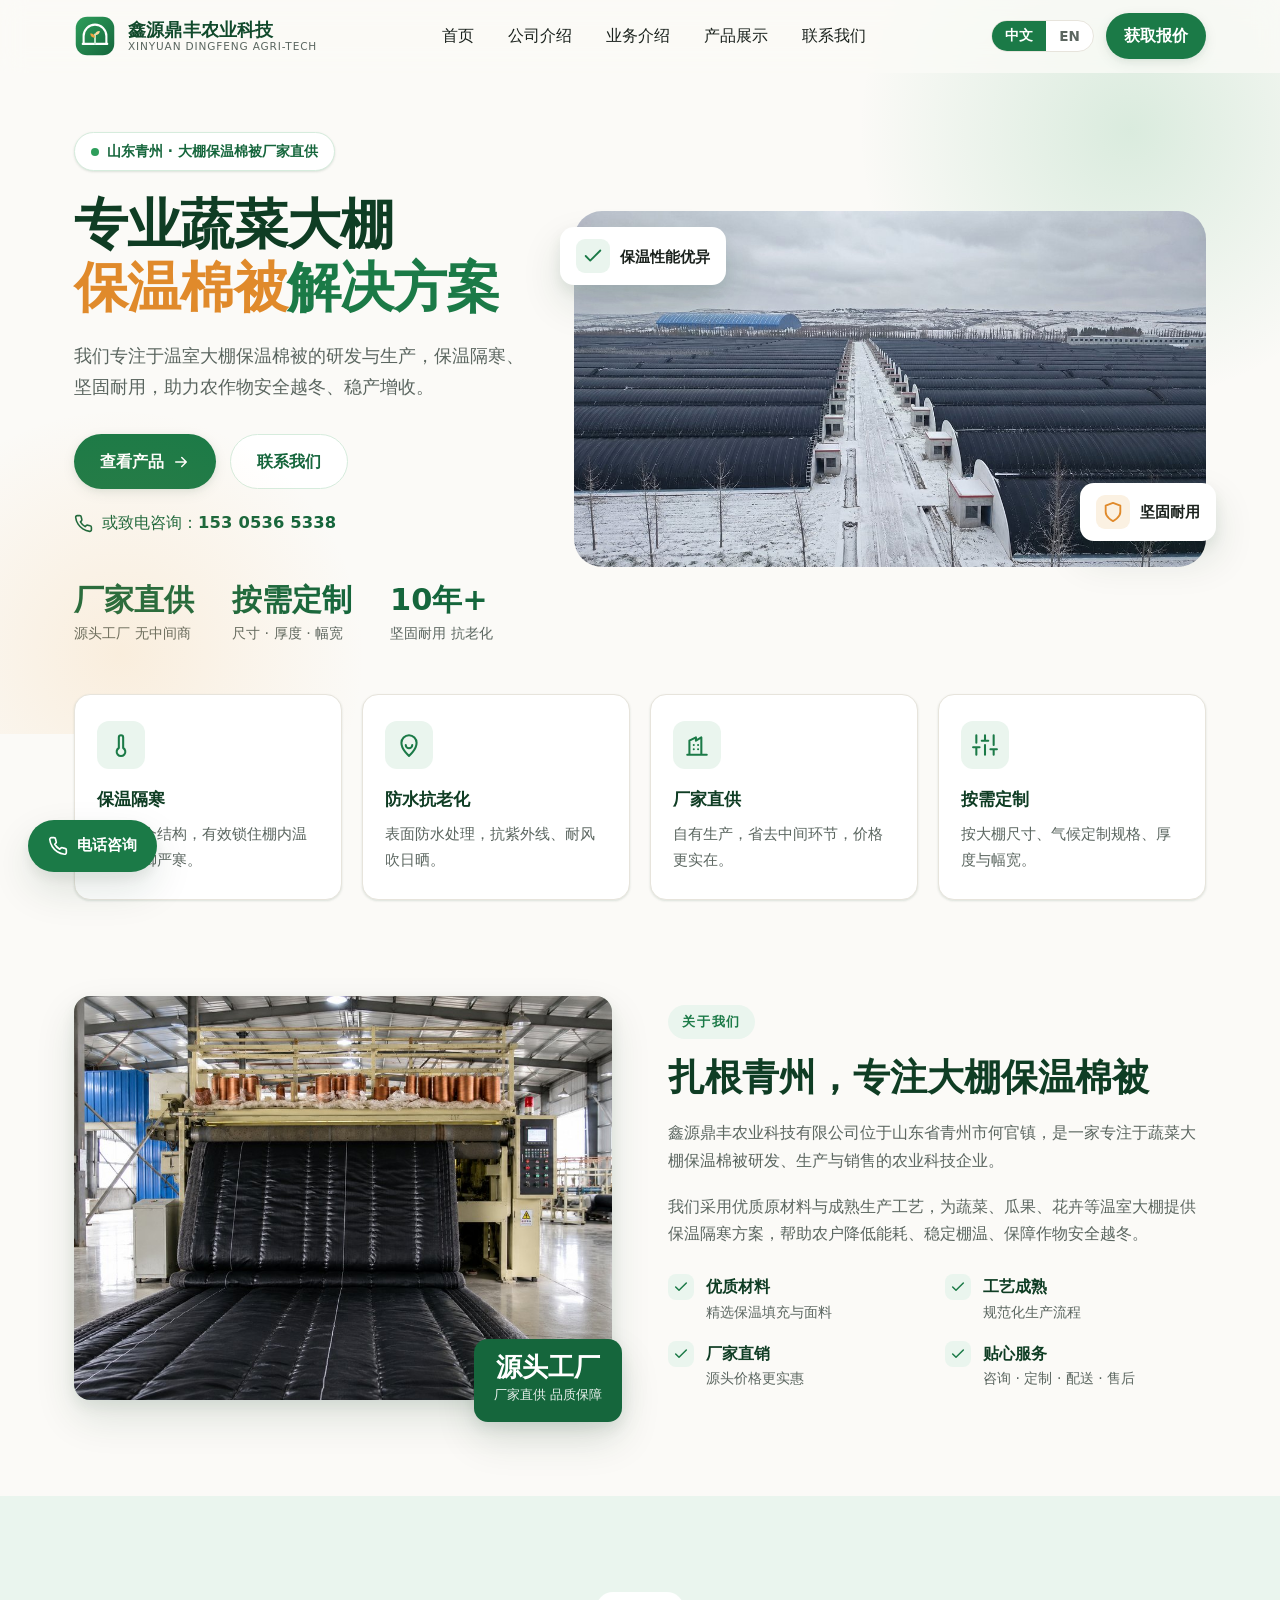
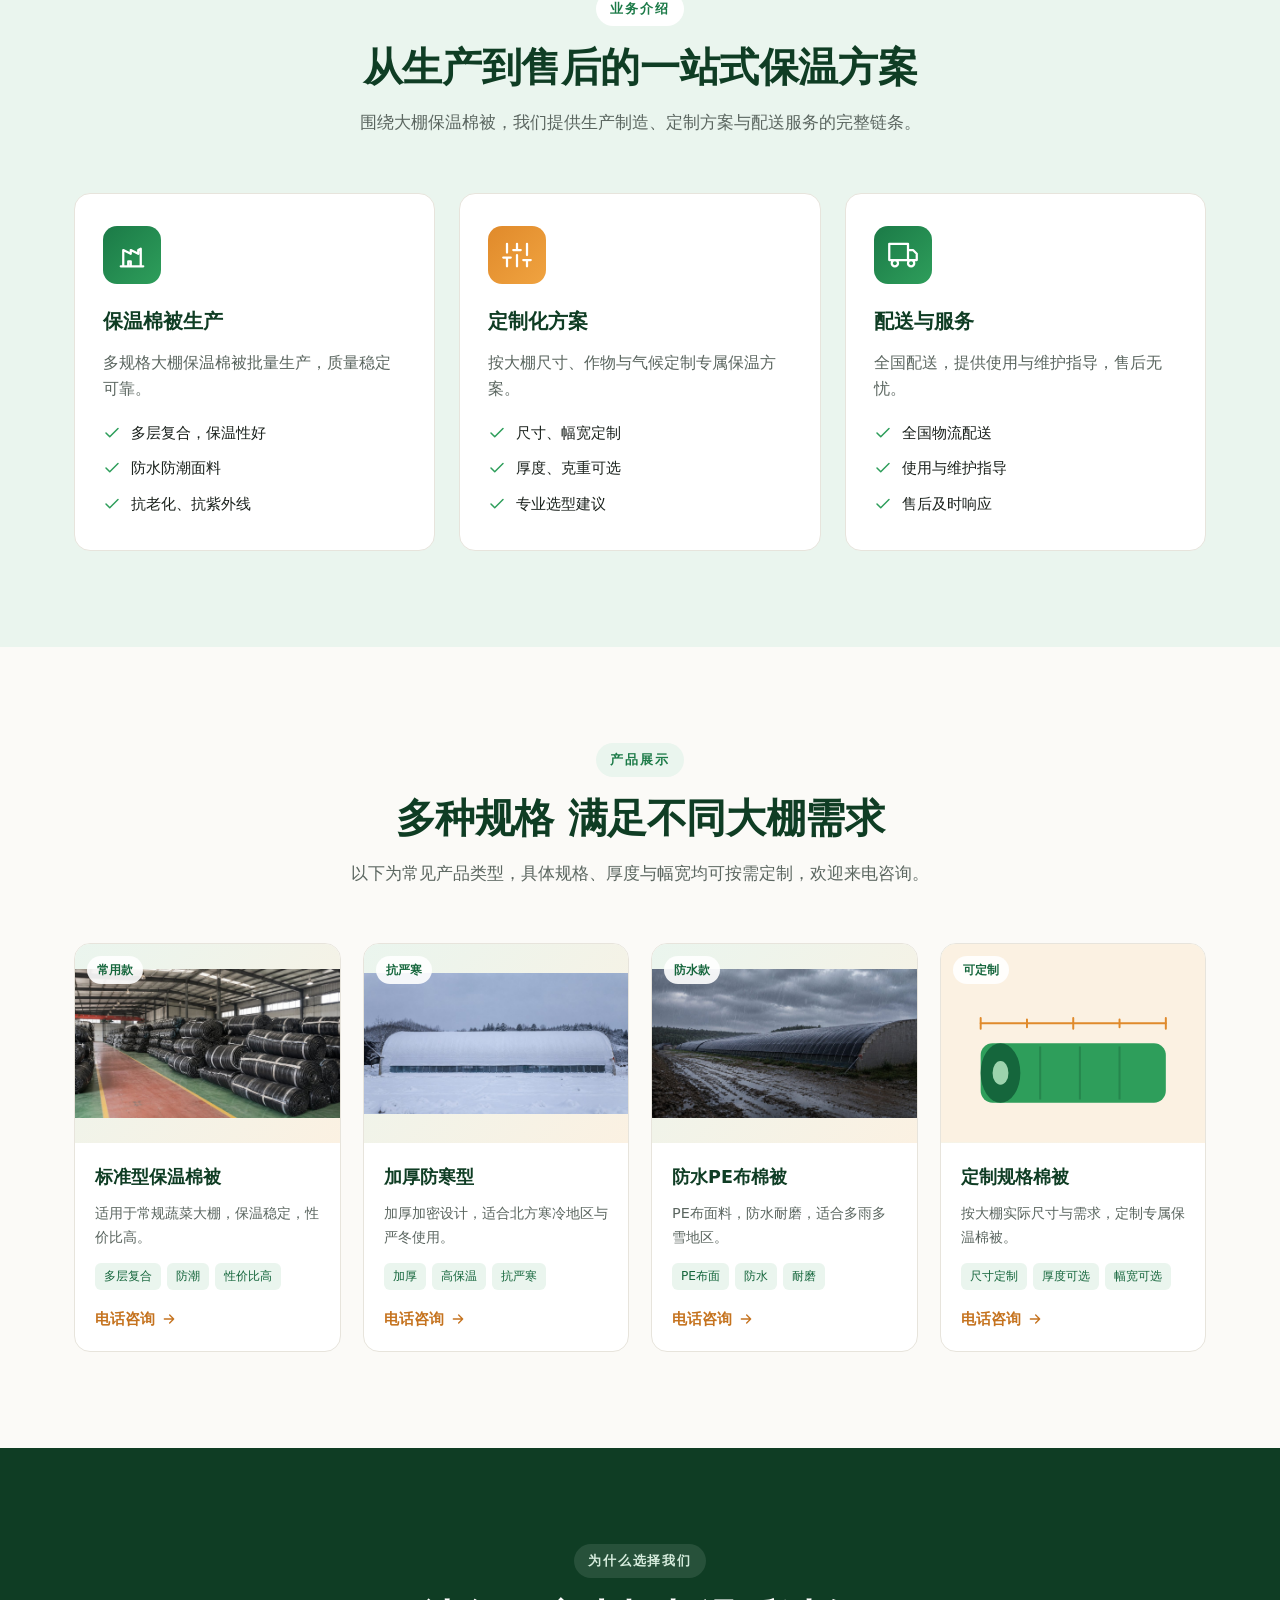
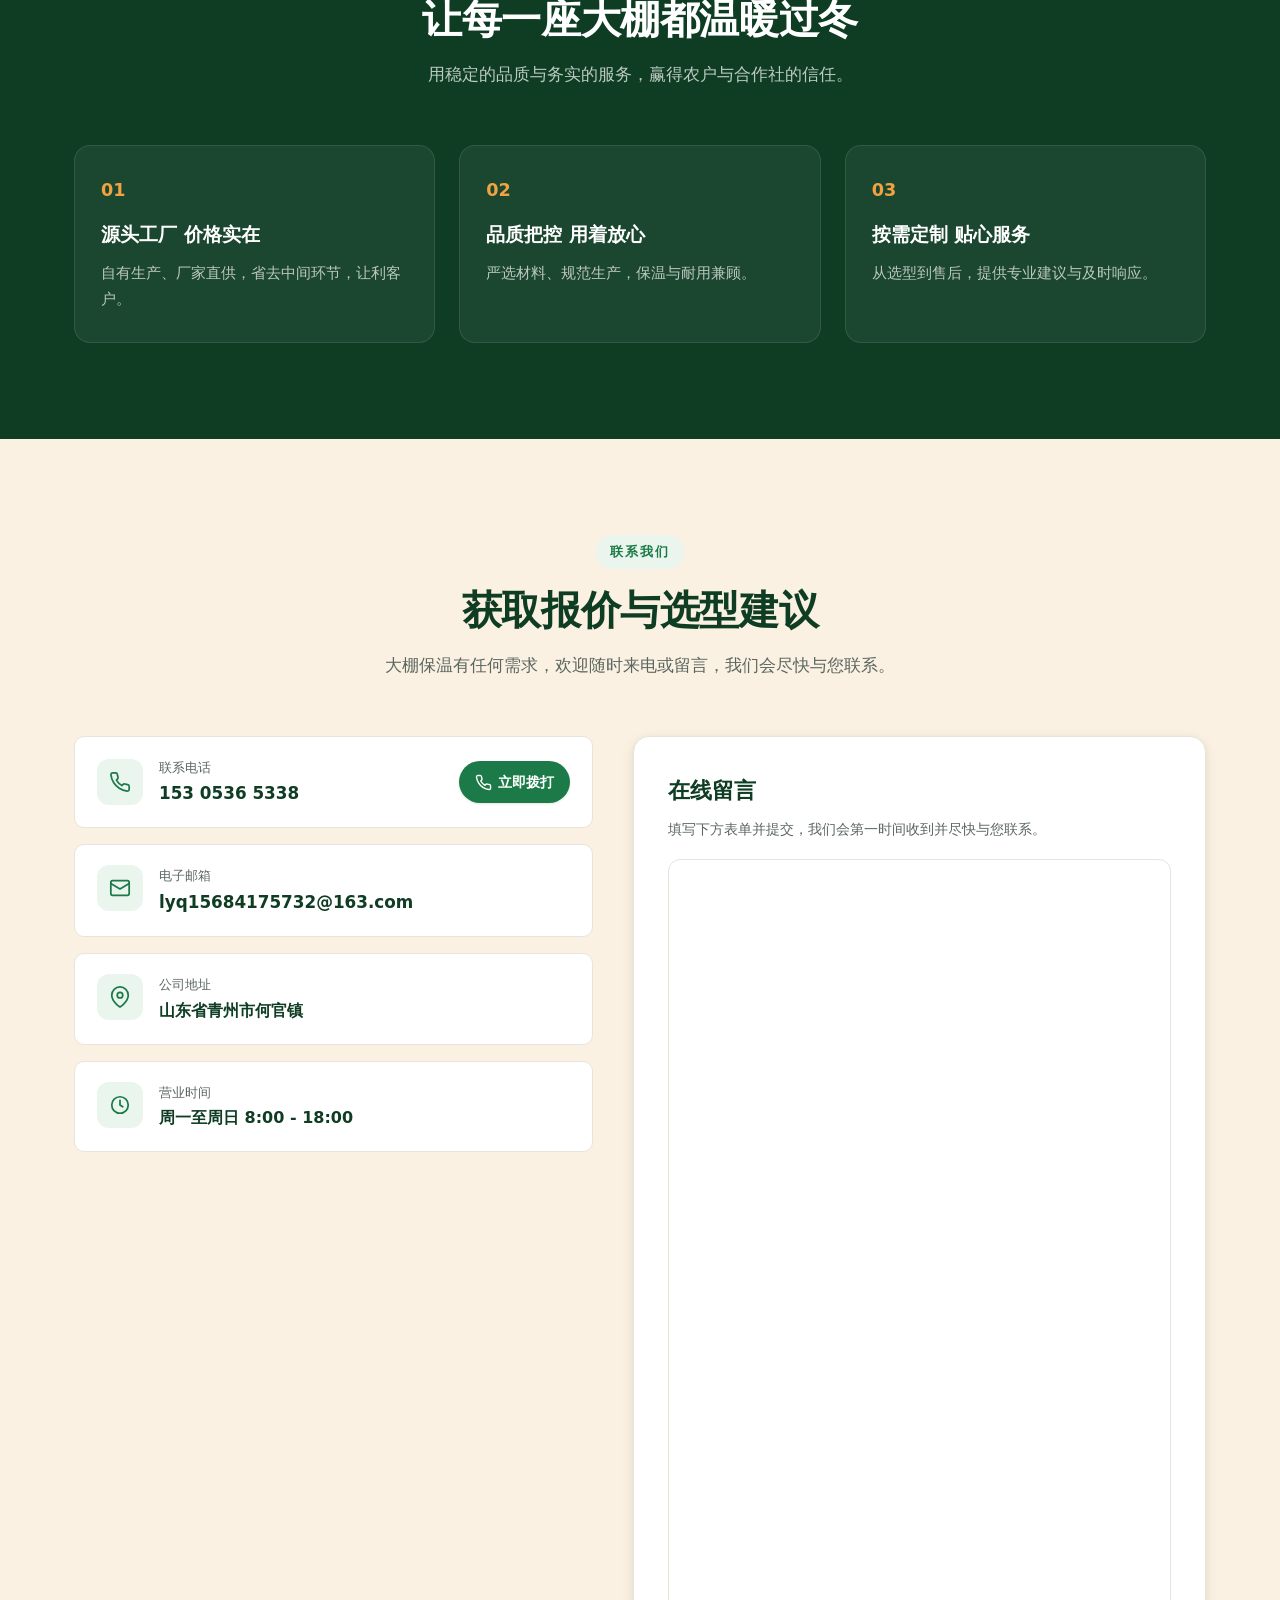
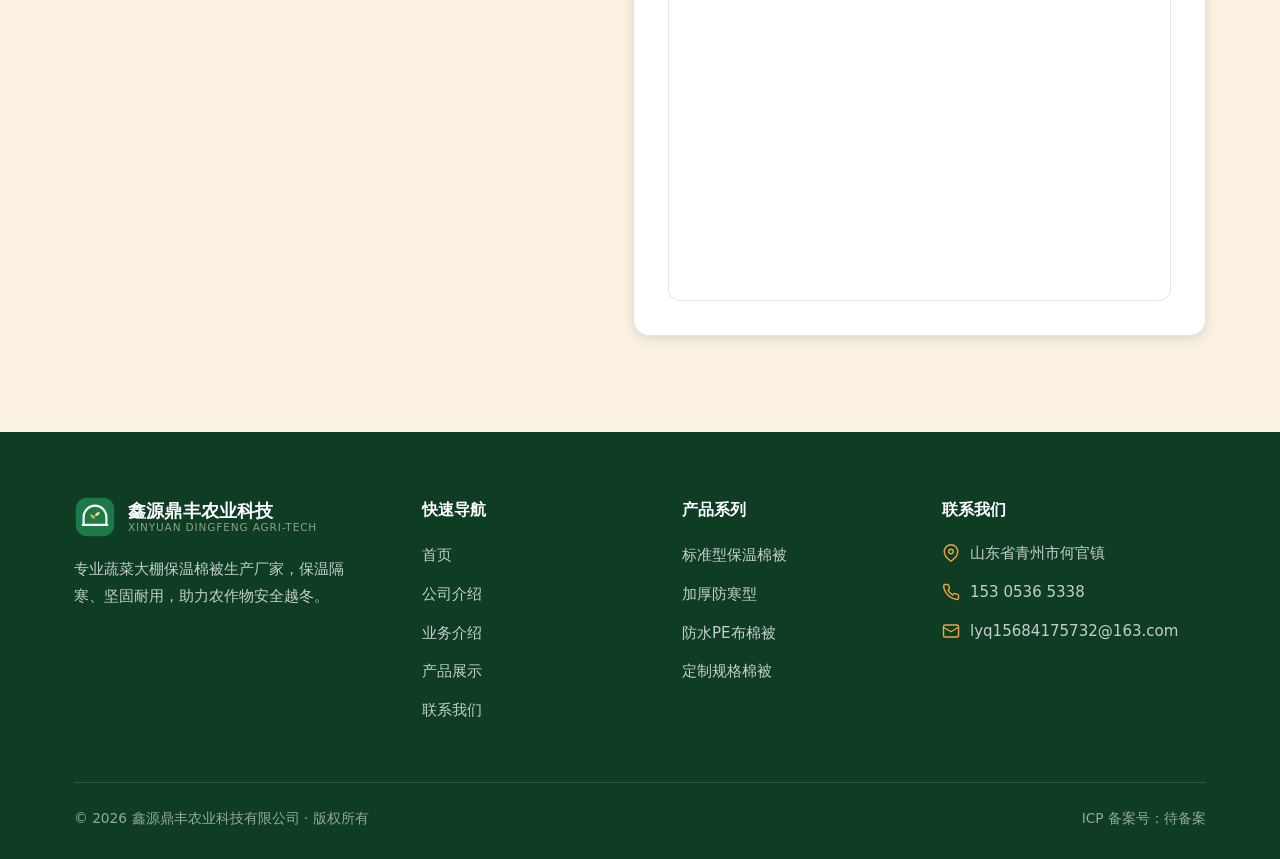
==== index.html @ db7f8293 "压缩图片为JPG格式，减小加载体积" ====
<!DOCTYPE html>
<html lang="zh-CN">
<head>
  <meta charset="UTF-8" />
  <meta name="viewport" content="width=device-width, initial-scale=1.0" />
  <script>document.documentElement.className += " js";</script>
  <title>鑫源鼎丰农业科技有限公司 | 蔬菜大棚保温棉被生产厂家</title>
  <meta name="description" content="鑫源鼎丰农业科技有限公司，位于山东省青州市何官镇，专业从事蔬菜大棚保温棉被的研发、生产与销售。保温隔寒、坚固耐用、厂家直供、按需定制。Greenhouse thermal insulation quilt manufacturer in Qingzhou, Shandong, China." />
  <meta name="keywords" content="保温棉被,大棚保温被,蔬菜大棚,温室保温,青州保温棉被厂家,greenhouse insulation quilt,thermal blanket" />
  <meta name="theme-color" content="#15663c" />
  <meta property="og:title" content="鑫源鼎丰农业科技有限公司 | 蔬菜大棚保温棉被生产厂家" />
  <meta property="og:description" content="专业蔬菜大棚保温棉被研发与生产，保温隔寒、坚固耐用、厂家直供、按需定制。" />
  <meta property="og:type" content="website" />
  <link rel="icon" href="assets/img/logo.svg" type="image/svg+xml" />
  <link rel="stylesheet" href="assets/css/style.css" />
</head>
<body>

  <!-- ============ 顶部导航 ============ -->
  <header class="header">
    <div class="container nav">
      <a href="#home" class="brand" aria-label="鑫源鼎丰农业科技有限公司">
        <svg class="brand__logo" viewBox="0 0 48 48" fill="none" aria-hidden="true">
          <defs>
            <linearGradient id="lg" x1="0" y1="0" x2="1" y2="1">
              <stop offset="0" stop-color="#2e9e5b" />
              <stop offset="1" stop-color="#15663c" />
            </linearGradient>
          </defs>
          <rect x="2" y="2" width="44" height="44" rx="13" fill="url(#lg)" />
          <path d="M11 33 V24 C11 16.8 16.8 11 24 11 C31.2 11 37 16.8 37 24 V33" stroke="#ffffff" stroke-width="2.4" stroke-linecap="round" />
          <path d="M10 33 H38" stroke="#ffffff" stroke-width="2.4" stroke-linecap="round" />
          <path d="M24 33 V22" stroke="#cdeed6" stroke-width="2" stroke-linecap="round" />
          <path d="M24 26 C24 22.5 21 21 18.5 21.2 C18.6 24.4 21 26 24 26 Z" fill="#f0a340" />
          <path d="M24 23 C24 19.6 27 18 29.5 18.3 C29.4 21.5 27 23.2 24 23 Z" fill="#ffd79b" />
        </svg>
        <span class="brand__text">
          <span class="brand__cn">鑫源鼎丰农业科技</span>
          <span class="brand__en">Xinyuan Dingfeng Agri-Tech</span>
        </span>
      </a>

      <nav class="nav__links" aria-label="主导航">
        <a href="#home" data-i18n="nav.home">首页</a>
        <a href="#about" data-i18n="nav.about">公司介绍</a>
        <a href="#business" data-i18n="nav.business">业务介绍</a>
        <a href="#products" data-i18n="nav.products">产品展示</a>
        <a href="#contact" data-i18n="nav.contact">联系我们</a>
      </nav>

      <div class="nav__actions">
        <div class="lang-toggle" role="group" aria-label="语言切换 / Language">
          <button data-lang="zh" type="button">中文</button>
          <button data-lang="en" type="button">EN</button>
        </div>
        <a href="#contact" class="btn btn--primary" style="padding:9px 18px" data-i18n="nav.cta">获取报价</a>
        <button class="nav__burger" type="button" aria-label="菜单">
          <svg viewBox="0 0 24 24" fill="none" stroke-width="2" stroke-linecap="round"><path d="M4 7h16M4 12h16M4 17h16"/></svg>
        </button>
      </div>
    </div>
  </header>

  <!-- 移动端菜单 -->
  <div class="mobile-panel">
    <a href="#home" data-i18n="nav.home">首页</a>
    <a href="#about" data-i18n="nav.about">公司介绍</a>
    <a href="#business" data-i18n="nav.business">业务介绍</a>
    <a href="#products" data-i18n="nav.products">产品展示</a>
    <a href="#contact" data-i18n="nav.contact">联系我们</a>
  </div>

  <!-- ============ Hero ============ -->
  <section class="hero" id="home">
    <div class="container hero__grid">
      <div class="hero__copy">
        <span class="hero__badge"><span class="dot"></span><span data-i18n="hero.badge">山东青州 · 大棚保温棉被厂家直供</span></span>
        <h1 data-i18n-html="hero.title">专业蔬菜大棚<br><span class="warm">保温棉被</span><span class="accent">解决方案</span></h1>
        <p class="hero__lead" data-i18n="hero.lead">我们专注于温室大棚保温棉被的研发与生产，保温隔寒、坚固耐用，助力农作物安全越冬、稳产增收。</p>
        <div class="hero__cta">
          <a href="#products" class="btn btn--primary">
            <span data-i18n="hero.cta1">查看产品</span>
            <svg viewBox="0 0 24 24" fill="none" stroke="currentColor" stroke-width="2" stroke-linecap="round" stroke-linejoin="round"><path d="M5 12h14M13 6l6 6-6 6"/></svg>
          </a>
          <a href="#contact" class="btn btn--ghost" data-i18n="hero.cta2">联系我们</a>
        </div>
        <a href="tel:15305365338" class="hero__call">
          <svg viewBox="0 0 24 24" fill="none" stroke="currentColor" stroke-width="2" stroke-linecap="round" stroke-linejoin="round"><path d="M22 16.92v3a2 2 0 0 1-2.18 2 19.79 19.79 0 0 1-8.63-3.07 19.5 19.5 0 0 1-6-6 19.79 19.79 0 0 1-3.07-8.67A2 2 0 0 1 4.11 2h3a2 2 0 0 1 2 1.72c.13.96.36 1.9.7 2.81a2 2 0 0 1-.45 2.11L8.09 9.91a16 16 0 0 0 6 6l1.27-1.27a2 2 0 0 1 2.11-.45c.9.34 1.85.57 2.81.7A2 2 0 0 1 22 16.92z"/></svg>
          <span><span data-i18n="hero.callPrefix">或致电咨询：</span><strong>153 0536 5338</strong></span>
        </a>
        <div class="hero__stats">
          <div class="hero__stat">
            <div class="num" data-i18n="hero.stat1n">厂家直供</div>
            <div class="label" data-i18n="hero.stat1l">源头工厂 无中间商</div>
          </div>
          <div class="hero__stat">
            <div class="num" data-i18n="hero.stat2n">按需定制</div>
            <div class="label" data-i18n="hero.stat2l">尺寸 · 厚度 · 幅宽</div>
          </div>
          <div class="hero__stat">
            <div class="num" data-i18n="hero.stat3n">10年+</div>
            <div class="label" data-i18n="hero.stat3l">坚固耐用 抗老化</div>
          </div>
        </div>
      </div>

      <div class="hero__art">
        <!-- 大棚 + 保温棉被 插画 -->
        <img src="assets/img/First_photo.jpg" alt="蔬菜大棚保温棉被实拍图" style="width: 100%; height: auto; display: block; border-radius: 28px;">
        <div class="hero__chip hero__chip--1">
          <span class="ic"><svg viewBox="0 0 24 24" fill="none" stroke="#1b7a47" stroke-width="2" stroke-linecap="round" stroke-linejoin="round"><path d="M20 6 9 17l-5-5"/></svg></span>
          <span data-i18n="hero.chip1">保温性能优异</span>
        </div>
        <div class="hero__chip hero__chip--2">
          <span class="ic"><svg viewBox="0 0 24 24" fill="none" stroke="#e08a2b" stroke-width="2" stroke-linecap="round" stroke-linejoin="round"><path d="M12 22s8-4 8-10V5l-8-3-8 3v7c0 6 8 10 8 10z"/></svg></span>
          <span data-i18n="hero.chip2">坚固耐用</span>
        </div>
      </div>
    </div>
  </section>

  <!-- ============ 优势条 ============ -->
  <section class="features">
    <div class="container features__grid">
      <div class="feature reveal">
        <div class="feature__ic"><svg viewBox="0 0 24 24" fill="none" stroke-width="1.9" stroke-linecap="round" stroke-linejoin="round"><path d="M14 14.76V5a2 2 0 0 0-4 0v9.76a4 4 0 1 0 4 0z"/></svg></div>
        <h3 data-i18n="feat1.t">保温隔寒</h3>
        <p data-i18n="feat1.d">多层复合结构，有效锁住棚内温度，抵御严寒。</p>
      </div>
      <div class="feature reveal">
        <div class="feature__ic"><svg viewBox="0 0 24 24" fill="none" stroke-width="1.9" stroke-linecap="round" stroke-linejoin="round"><path d="M12 22s7-5.5 7-12a7 7 0 1 0-14 0c0 6.5 7 12 7 12z"/><path d="M9 12a3 3 0 0 0 6 0"/></svg></div>
        <h3 data-i18n="feat2.t">防水抗老化</h3>
        <p data-i18n="feat2.d">表面防水处理，抗紫外线、耐风吹日晒。</p>
      </div>
      <div class="feature reveal">
        <div class="feature__ic"><svg viewBox="0 0 24 24" fill="none" stroke-width="1.9" stroke-linecap="round" stroke-linejoin="round"><path d="M3 21h18M5 21V8l6-3v3l5-3v16M9 12h.01M9 16h.01M13 12h.01M13 16h.01"/></svg></div>
        <h3 data-i18n="feat3.t">厂家直供</h3>
        <p data-i18n="feat3.d">自有生产，省去中间环节，价格更实在。</p>
      </div>
      <div class="feature reveal">
        <div class="feature__ic"><svg viewBox="0 0 24 24" fill="none" stroke-width="1.9" stroke-linecap="round" stroke-linejoin="round"><path d="M4 21v-7M4 10V3M12 21v-9M12 8V3M20 21v-5M20 12V3M1 14h6M9 8h6M17 16h6"/></svg></div>
        <h3 data-i18n="feat4.t">按需定制</h3>
        <p data-i18n="feat4.d">按大棚尺寸、气候定制规格、厚度与幅宽。</p>
      </div>
    </div>
  </section>

  <!-- ============ 公司介绍 ============ -->
  <section class="section" id="about">
    <div class="container about__grid">
      <div class="about__media reveal">
        <div class="frame">
          <!-- 生产/仓储示意（建议替换为真实厂区或产品照片） -->
          <img src="assets/img/factory.jpg" alt="厂区实拍" />
        </div>
        <div class="stamp">
          <div class="big" data-i18n="about.stampBig">源头工厂</div>
          <div class="small" data-i18n="about.stampSmall">厂家直供 品质保障</div>
        </div>
      </div>

      <div class="about__body reveal">
        <span class="eyebrow" data-i18n="about.eyebrow">关于我们</span>
        <h2 data-i18n="about.title">扎根青州，专注大棚保温棉被</h2>
        <p data-i18n="about.p1">鑫源鼎丰农业科技有限公司位于山东省青州市何官镇，是一家专注于蔬菜大棚保温棉被研发、生产与销售的农业科技企业。</p>
        <p data-i18n="about.p2">我们采用优质原材料与成熟生产工艺，为蔬菜、瓜果、花卉等温室大棚提供保温隔寒方案，帮助农户降低能耗、稳定棚温、保障作物安全越冬。</p>
        <div class="about__points">
          <div class="about__point">
            <span class="tick"><svg viewBox="0 0 24 24" fill="none" stroke-width="2.2" stroke-linecap="round" stroke-linejoin="round"><path d="M20 6 9 17l-5-5"/></svg></span>
            <span><b data-i18n="about.point1t">优质材料</b><span data-i18n="about.point1d">精选保温填充与面料</span></span>
          </div>
          <div class="about__point">
            <span class="tick"><svg viewBox="0 0 24 24" fill="none" stroke-width="2.2" stroke-linecap="round" stroke-linejoin="round"><path d="M20 6 9 17l-5-5"/></svg></span>
            <span><b data-i18n="about.point2t">工艺成熟</b><span data-i18n="about.point2d">规范化生产流程</span></span>
          </div>
          <div class="about__point">
            <span class="tick"><svg viewBox="0 0 24 24" fill="none" stroke-width="2.2" stroke-linecap="round" stroke-linejoin="round"><path d="M20 6 9 17l-5-5"/></svg></span>
            <span><b data-i18n="about.point3t">厂家直销</b><span data-i18n="about.point3d">源头价格更实惠</span></span>
          </div>
          <div class="about__point">
            <span class="tick"><svg viewBox="0 0 24 24" fill="none" stroke-width="2.2" stroke-linecap="round" stroke-linejoin="round"><path d="M20 6 9 17l-5-5"/></svg></span>
            <span><b data-i18n="about.point4t">贴心服务</b><span data-i18n="about.point4d">咨询 · 定制 · 配送 · 售后</span></span>
          </div>
        </div>
      </div>
    </div>
  </section>

  <!-- ============ 业务介绍 ============ -->
  <section class="section section--tint" id="business">
    <div class="container">
      <div class="section-head reveal">
        <span class="eyebrow" data-i18n="biz.eyebrow">业务介绍</span>
        <h2 class="section-title" data-i18n="biz.title">从生产到售后的一站式保温方案</h2>
        <p class="section-sub" data-i18n="biz.sub">围绕大棚保温棉被，我们提供生产制造、定制方案与配送服务的完整链条。</p>
      </div>
      <div class="biz__grid">
        <div class="biz-card reveal">
          <div class="biz-card__ic"><svg viewBox="0 0 24 24" fill="none" stroke-width="1.8" stroke-linecap="round" stroke-linejoin="round"><path d="M3 21h18M5 21V8l6 3V8l6 3V8l2-1v14M9 21v-4h2v4"/></svg></div>
          <h3 data-i18n="biz1.t">保温棉被生产</h3>
          <p data-i18n="biz1.d">多规格大棚保温棉被批量生产，质量稳定可靠。</p>
          <ul>
            <li><svg viewBox="0 0 24 24" fill="none" stroke-width="2" stroke-linecap="round" stroke-linejoin="round"><path d="M20 6 9 17l-5-5"/></svg><span data-i18n="biz1.l1">多层复合，保温性好</span></li>
            <li><svg viewBox="0 0 24 24" fill="none" stroke-width="2" stroke-linecap="round" stroke-linejoin="round"><path d="M20 6 9 17l-5-5"/></svg><span data-i18n="biz1.l2">防水防潮面料</span></li>
            <li><svg viewBox="0 0 24 24" fill="none" stroke-width="2" stroke-linecap="round" stroke-linejoin="round"><path d="M20 6 9 17l-5-5"/></svg><span data-i18n="biz1.l3">抗老化、抗紫外线</span></li>
          </ul>
        </div>
        <div class="biz-card reveal">
          <div class="biz-card__ic"><svg viewBox="0 0 24 24" fill="none" stroke-width="1.8" stroke-linecap="round" stroke-linejoin="round"><path d="M4 21v-7M4 10V3M12 21v-9M12 8V3M20 21v-5M20 12V3M1 14h6M9 8h6M17 16h6"/></svg></div>
          <h3 data-i18n="biz2.t">定制化方案</h3>
          <p data-i18n="biz2.d">按大棚尺寸、作物与气候定制专属保温方案。</p>
          <ul>
            <li><svg viewBox="0 0 24 24" fill="none" stroke-width="2" stroke-linecap="round" stroke-linejoin="round"><path d="M20 6 9 17l-5-5"/></svg><span data-i18n="biz2.l1">尺寸、幅宽定制</span></li>
            <li><svg viewBox="0 0 24 24" fill="none" stroke-width="2" stroke-linecap="round" stroke-linejoin="round"><path d="M20 6 9 17l-5-5"/></svg><span data-i18n="biz2.l2">厚度、克重可选</span></li>
            <li><svg viewBox="0 0 24 24" fill="none" stroke-width="2" stroke-linecap="round" stroke-linejoin="round"><path d="M20 6 9 17l-5-5"/></svg><span data-i18n="biz2.l3">专业选型建议</span></li>
          </ul>
        </div>
        <div class="biz-card reveal">
          <div class="biz-card__ic"><svg viewBox="0 0 24 24" fill="none" stroke-width="1.8" stroke-linecap="round" stroke-linejoin="round"><path d="M1 3h15v13H1zM16 8h4l3 3v5h-7M5.5 21a2.5 2.5 0 1 0 0-5 2.5 2.5 0 0 0 0 5zM18.5 21a2.5 2.5 0 1 0 0-5 2.5 2.5 0 0 0 0 5z"/></svg></div>
          <h3 data-i18n="biz3.t">配送与服务</h3>
          <p data-i18n="biz3.d">全国配送，提供使用与维护指导，售后无忧。</p>
          <ul>
            <li><svg viewBox="0 0 24 24" fill="none" stroke-width="2" stroke-linecap="round" stroke-linejoin="round"><path d="M20 6 9 17l-5-5"/></svg><span data-i18n="biz3.l1">全国物流配送</span></li>
            <li><svg viewBox="0 0 24 24" fill="none" stroke-width="2" stroke-linecap="round" stroke-linejoin="round"><path d="M20 6 9 17l-5-5"/></svg><span data-i18n="biz3.l2">使用与维护指导</span></li>
            <li><svg viewBox="0 0 24 24" fill="none" stroke-width="2" stroke-linecap="round" stroke-linejoin="round"><path d="M20 6 9 17l-5-5"/></svg><span data-i18n="biz3.l3">售后及时响应</span></li>
          </ul>
        </div>
      </div>
    </div>
  </section>

  <!-- ============ 产品展示 ============ -->
  <section class="section" id="products">
    <div class="container">
      <div class="section-head reveal">
        <span class="eyebrow" data-i18n="prod.eyebrow">产品展示</span>
        <h2 class="section-title" data-i18n="prod.title">多种规格 满足不同大棚需求</h2>
        <p class="section-sub" data-i18n="prod.sub">以下为常见产品类型，具体规格、厚度与幅宽均可按需定制，欢迎来电咨询。</p>
      </div>
      <div class="products__grid">

        <!-- 产品1 -->
        <div class="product reveal">
          <div class="product__media">
            <span class="product__tag" data-i18n="prod1.tag">常用款</span>
              <img src="assets/img/product1.jpg" alt="常用款" />
          </div>
          <div class="product__body">
            <h3 data-i18n="prod1.t">标准型保温棉被</h3>
            <p data-i18n="prod1.d">适用于常规蔬菜大棚，保温稳定，性价比高。</p>
            <div class="product__specs"><span data-i18n="prod1.s1">多层复合</span><span data-i18n="prod1.s2">防潮</span><span data-i18n="prod1.s3">性价比高</span></div>
            <a href="#contact" class="product__cta"><span data-i18n="prod.cta">电话咨询</span><svg viewBox="0 0 24 24" fill="none" stroke="currentColor" stroke-width="2" stroke-linecap="round" stroke-linejoin="round"><path d="M5 12h14M13 6l6 6-6 6"/></svg></a>
          </div>
        </div>

        <!-- 产品2 -->
        <div class="product reveal">
          <div class="product__media">
            <span class="product__tag" data-i18n="prod2.tag">抗严寒</span>
              <img src="assets/img/snow_image.jpg" alt="防寒型" />
          </div>
          <div class="product__body">
            <h3 data-i18n="prod2.t">加厚防寒型</h3>
            <p data-i18n="prod2.d">加厚加密设计，适合北方寒冷地区与严冬使用。</p>
            <div class="product__specs"><span data-i18n="prod2.s1">加厚</span><span data-i18n="prod2.s2">高保温</span><span data-i18n="prod2.s3">抗严寒</span></div>
            <a href="#contact" class="product__cta"><span data-i18n="prod.cta">电话咨询</span><svg viewBox="0 0 24 24" fill="none" stroke="currentColor" stroke-width="2" stroke-linecap="round" stroke-linejoin="round"><path d="M5 12h14M13 6l6 6-6 6"/></svg></a>
          </div>
        </div>

        <!-- 产品3 -->
        <div class="product reveal">
          <div class="product__media">
            <span class="product__tag" data-i18n="prod3.tag">防水款</span>
              <img src="assets/img/rain_image.jpg" alt="防雨款" />
          </div>
          <div class="product__body">
            <h3 data-i18n="prod3.t">防水PE布棉被</h3>
            <p data-i18n="prod3.d">PE布面料，防水耐磨，适合多雨多雪地区。</p>
            <div class="product__specs"><span data-i18n="prod3.s1">PE布面</span><span data-i18n="prod3.s2">防水</span><span data-i18n="prod3.s3">耐磨</span></div>
            <a href="#contact" class="product__cta"><span data-i18n="prod.cta">电话咨询</span><svg viewBox="0 0 24 24" fill="none" stroke="currentColor" stroke-width="2" stroke-linecap="round" stroke-linejoin="round"><path d="M5 12h14M13 6l6 6-6 6"/></svg></a>
          </div>
        </div>

        <!-- 产品4 -->
        <div class="product reveal">
          <div class="product__media">
            <span class="product__tag" data-i18n="prod4.tag">可定制</span>
            <svg viewBox="0 0 400 300" fill="none" xmlns="http://www.w3.org/2000/svg" aria-hidden="true">
              <rect width="400" height="300" fill="#fbf1e2"/>
              <rect x="60" y="150" width="280" height="90" rx="18" fill="#2e9e5b"/>
              <ellipse cx="90" cy="195" rx="30" ry="45" fill="#15663c"/><ellipse cx="90" cy="195" rx="12" ry="18" fill="#9cd3ad"/>
              <g stroke="#0f3d24" stroke-opacity=".25" stroke-width="3"><path d="M150 155 V235"/><path d="M210 155 V235"/><path d="M270 155 V235"/></g>
              <g stroke="#e08a2b" stroke-width="3" stroke-linecap="round"><path d="M60 120 H340"/><path d="M60 112 V128 M130 114 V126 M200 112 V128 M270 114 V126 M340 112 V128"/></g>
            </svg>
          </div>
          <div class="product__body">
            <h3 data-i18n="prod4.t">定制规格棉被</h3>
            <p data-i18n="prod4.d">按大棚实际尺寸与需求，定制专属保温棉被。</p>
            <div class="product__specs"><span data-i18n="prod4.s1">尺寸定制</span><span data-i18n="prod4.s2">厚度可选</span><span data-i18n="prod4.s3">幅宽可选</span></div>
            <a href="#contact" class="product__cta"><span data-i18n="prod.cta">电话咨询</span><svg viewBox="0 0 24 24" fill="none" stroke="currentColor" stroke-width="2" stroke-linecap="round" stroke-linejoin="round"><path d="M5 12h14M13 6l6 6-6 6"/></svg></a>
          </div>
        </div>

      </div>
    </div>
  </section>

  <!-- ============ 为什么选择我们 ============ -->
  <section class="section why">
    <div class="container">
      <div class="section-head reveal">
        <span class="eyebrow" data-i18n="why.eyebrow">为什么选择我们</span>
        <h2 class="section-title" data-i18n="why.title">让每一座大棚都温暖过冬</h2>
        <p class="section-sub" data-i18n="why.sub">用稳定的品质与务实的服务，赢得农户与合作社的信任。</p>
      </div>
      <div class="why__grid">
        <div class="why-item reveal">
          <div class="why-item__n">01</div>
          <h3 data-i18n="why1.t">源头工厂 价格实在</h3>
          <p data-i18n="why1.d">自有生产、厂家直供，省去中间环节，让利客户。</p>
        </div>
        <div class="why-item reveal">
          <div class="why-item__n">02</div>
          <h3 data-i18n="why2.t">品质把控 用着放心</h3>
          <p data-i18n="why2.d">严选材料、规范生产，保温与耐用兼顾。</p>
        </div>
        <div class="why-item reveal">
          <div class="why-item__n">03</div>
          <h3 data-i18n="why3.t">按需定制 贴心服务</h3>
          <p data-i18n="why3.d">从选型到售后，提供专业建议与及时响应。</p>
        </div>
      </div>
    </div>
  </section>

  <!-- ============ 联系我们 ============ -->
  <section class="section section--warm" id="contact">
    <div class="container">
      <div class="section-head reveal">
        <span class="eyebrow" data-i18n="contact.eyebrow">联系我们</span>
        <h2 class="section-title" data-i18n="contact.title">获取报价与选型建议</h2>
        <p class="section-sub" data-i18n="contact.sub">大棚保温有任何需求，欢迎随时来电或留言，我们会尽快与您联系。</p>
      </div>

      <div class="contact__grid">
        <div class="contact__info reveal">
          <div class="contact-card contact-card--phone">
            <span class="ic"><svg viewBox="0 0 24 24" fill="none" stroke-width="1.9" stroke-linecap="round" stroke-linejoin="round"><path d="M22 16.92v3a2 2 0 0 1-2.18 2 19.79 19.79 0 0 1-8.63-3.07 19.5 19.5 0 0 1-6-6 19.79 19.79 0 0 1-3.07-8.67A2 2 0 0 1 4.11 2h3a2 2 0 0 1 2 1.72c.13.96.36 1.9.7 2.81a2 2 0 0 1-.45 2.11L8.09 9.91a16 16 0 0 0 6 6l1.27-1.27a2 2 0 0 1 2.11-.45c.9.34 1.85.57 2.81.7A2 2 0 0 1 22 16.92z"/></svg></span>
            <div><div class="label" data-i18n="contact.phoneLabel">联系电话</div><a class="value" href="tel:15305365338">153 0536 5338</a></div>
            <a href="tel:15305365338" class="call-now">
              <svg viewBox="0 0 24 24" fill="none" stroke="currentColor" stroke-width="2" stroke-linecap="round" stroke-linejoin="round"><path d="M22 16.92v3a2 2 0 0 1-2.18 2 19.79 19.79 0 0 1-8.63-3.07 19.5 19.5 0 0 1-6-6 19.79 19.79 0 0 1-3.07-8.67A2 2 0 0 1 4.11 2h3a2 2 0 0 1 2 1.72c.13.96.36 1.9.7 2.81a2 2 0 0 1-.45 2.11L8.09 9.91a16 16 0 0 0 6 6l1.27-1.27a2 2 0 0 1 2.11-.45c.9.34 1.85.57 2.81.7A2 2 0 0 1 22 16.92z"/></svg>
              <span data-i18n="contact.callNow">立即拨打</span>
            </a>
          </div>
          <div class="contact-card">
            <span class="ic"><svg viewBox="0 0 24 24" fill="none" stroke-width="1.9" stroke-linecap="round" stroke-linejoin="round"><rect x="2" y="4" width="20" height="16" rx="2"/><path d="m22 7-10 6L2 7"/></svg></span>
            <div><div class="label" data-i18n="contact.emailLabel">电子邮箱</div><a class="value" href="mailto:lyq15684175732@163.com">lyq15684175732@163.com</a></div>
          </div>
          <div class="contact-card">
            <span class="ic"><svg viewBox="0 0 24 24" fill="none" stroke-width="1.9" stroke-linecap="round" stroke-linejoin="round"><path d="M21 10c0 7-9 13-9 13s-9-6-9-13a9 9 0 0 1 18 0z"/><circle cx="12" cy="10" r="3"/></svg></span>
            <div>
              <div class="label" data-i18n="contact.addrLabel">公司地址</div>
              <a class="value" href="https://www.amap.com/search?query=%E9%9D%92%E5%B7%9E%E5%B8%82%E4%BD%95%E5%AE%98%E9%95%87" target="_blank" rel="noopener" style="font-size:1rem" data-i18n="contact.addrValue">山东省青州市何官镇</a>
            </div>
          </div>
          <div class="contact-card">
            <span class="ic"><svg viewBox="0 0 24 24" fill="none" stroke-width="1.9" stroke-linecap="round" stroke-linejoin="round"><circle cx="12" cy="12" r="9"/><path d="M12 7v5l3 2"/></svg></span>
            <div><div class="label" data-i18n="contact.hoursLabel">营业时间</div><div class="value" style="font-size:1rem" data-i18n="contact.hoursValue">周一至周日 8:00 - 18:00</div></div>
          </div>
        </div>

        <div class="contact__formwrap reveal">
          <div class="contact__form">
            <h3 data-i18n="form.title">在线留言</h3>
            <p class="hint" data-i18n="form.hint">填写下方表单并提交，我们会第一时间收到并尽快与您联系。</p>
            <div class="contact__iframe-box">
              <iframe src="https://qqeiilgv.jsjform.com/f/wqNKlF?embedded=true" title="在线留言表单" loading="lazy"></iframe>
            </div>
          </div>
        </div>
      </div>
    </div>
  </section>

  <!-- ============ 页脚 ============ -->
  <footer class="footer">
    <div class="container">
      <div class="footer__grid">
        <div>
          <div class="brand">
            <svg class="brand__logo" viewBox="0 0 48 48" fill="none" aria-hidden="true">
              <rect x="2" y="2" width="44" height="44" rx="13" fill="#1b7a47" />
              <path d="M11 33 V24 C11 16.8 16.8 11 24 11 C31.2 11 37 16.8 37 24 V33" stroke="#ffffff" stroke-width="2.4" stroke-linecap="round" />
              <path d="M10 33 H38" stroke="#ffffff" stroke-width="2.4" stroke-linecap="round" />
              <path d="M24 26 C24 22.5 21 21 18.5 21.2 C18.6 24.4 21 26 24 26 Z" fill="#f0a340" />
              <path d="M24 23 C24 19.6 27 18 29.5 18.3 C29.4 21.5 27 23.2 24 23 Z" fill="#ffd79b" />
            </svg>
            <span class="brand__text">
              <span class="brand__cn">鑫源鼎丰农业科技</span>
              <span class="brand__en">Xinyuan Dingfeng Agri-Tech</span>
            </span>
          </div>
          <p class="footer__about" data-i18n="footer.about">专业蔬菜大棚保温棉被生产厂家，保温隔寒、坚固耐用，助力农作物安全越冬。</p>
        </div>

        <div>
          <h4 data-i18n="footer.navTitle">快速导航</h4>
          <ul class="footer__links">
            <li><a href="#home" data-i18n="nav.home">首页</a></li>
            <li><a href="#about" data-i18n="nav.about">公司介绍</a></li>
            <li><a href="#business" data-i18n="nav.business">业务介绍</a></li>
            <li><a href="#products" data-i18n="nav.products">产品展示</a></li>
            <li><a href="#contact" data-i18n="nav.contact">联系我们</a></li>
          </ul>
        </div>

        <div>
          <h4 data-i18n="footer.prodTitle">产品系列</h4>
          <ul class="footer__links">
            <li><a href="#products" data-i18n="prod1.t">标准型保温棉被</a></li>
            <li><a href="#products" data-i18n="prod2.t">加厚防寒型</a></li>
            <li><a href="#products" data-i18n="prod3.t">防水PE布棉被</a></li>
            <li><a href="#products" data-i18n="prod4.t">定制规格棉被</a></li>
          </ul>
        </div>

        <div>
          <h4 data-i18n="footer.contactTitle">联系我们</h4>
          <ul class="footer__contact">
            <li><svg viewBox="0 0 24 24" fill="none" stroke-width="1.9" stroke-linecap="round" stroke-linejoin="round"><path d="M21 10c0 7-9 13-9 13s-9-6-9-13a9 9 0 0 1 18 0z"/><circle cx="12" cy="10" r="3"/></svg><span data-i18n="contact.addrValue">山东省青州市何官镇</span></li>
            <li><svg viewBox="0 0 24 24" fill="none" stroke-width="1.9" stroke-linecap="round" stroke-linejoin="round"><path d="M22 16.92v3a2 2 0 0 1-2.18 2 19.79 19.79 0 0 1-8.63-3.07 19.5 19.5 0 0 1-6-6 19.79 19.79 0 0 1-3.07-8.67A2 2 0 0 1 4.11 2h3a2 2 0 0 1 2 1.72c.13.96.36 1.9.7 2.81a2 2 0 0 1-.45 2.11L8.09 9.91a16 16 0 0 0 6 6l1.27-1.27a2 2 0 0 1 2.11-.45c.9.34 1.85.57 2.81.7A2 2 0 0 1 22 16.92z"/></svg><a href="tel:15305365338">153 0536 5338</a></li>
            <li><svg viewBox="0 0 24 24" fill="none" stroke-width="1.9" stroke-linecap="round" stroke-linejoin="round"><rect x="2" y="4" width="20" height="16" rx="2"/><path d="m22 7-10 6L2 7"/></svg><a href="mailto:lyq15684175732@163.com">lyq15684175732@163.com</a></li>
          </ul>
        </div>
      </div>

      <div class="footer__bottom">
        <span>© <span id="year">2026</span> <span data-i18n="footer.copyright">鑫源鼎丰农业科技有限公司 · 版权所有</span></span>
        <span data-i18n="footer.icp">ICP 备案号：待备案</span>
      </div>
    </div>
  </footer>

  <!-- 悬浮一键拨号 -->
  <a href="tel:15305365338" class="call-fab" aria-label="电话咨询 153 0536 5338">
    <svg viewBox="0 0 24 24" fill="none" stroke="currentColor" stroke-width="2" stroke-linecap="round" stroke-linejoin="round"><path d="M22 16.92v3a2 2 0 0 1-2.18 2 19.79 19.79 0 0 1-8.63-3.07 19.5 19.5 0 0 1-6-6 19.79 19.79 0 0 1-3.07-8.67A2 2 0 0 1 4.11 2h3a2 2 0 0 1 2 1.72c.13.96.36 1.9.7 2.81a2 2 0 0 1-.45 2.11L8.09 9.91a16 16 0 0 0 6 6l1.27-1.27a2 2 0 0 1 2.11-.45c.9.34 1.85.57 2.81.7A2 2 0 0 1 22 16.92z"/></svg>
    <span data-i18n="fab.call">电话咨询</span>
  </a>

  <!-- 返回顶部 -->
  <button class="to-top" type="button" aria-label="返回顶部">
    <svg viewBox="0 0 24 24" fill="none" stroke-width="2" stroke-linecap="round" stroke-linejoin="round"><path d="M12 19V5M5 12l7-7 7 7"/></svg>
  </button>

  <script src="assets/js/main.js"></script>
</body>
<!-- deploy: 20260618 -->
</html>
---- assets/css/style.css ----
/* =========================================================
   鑫源鼎丰农业科技有限公司 · 官网样式
   Xinyuan Dingfeng Agricultural Technology Co., Ltd.
   纯手写 CSS，无任何外部 CDN 依赖（国内访问更快更稳）
   ========================================================= */

/* ---------- 设计变量 ---------- */
:root {
  /* 主色：农业绿 */
  --green-900: #0f3d24;
  --green-800: #114a2c;
  --green-700: #15663c;
  --green-600: #1b7a47;
  --green-500: #2e9e5b;
  --green-100: #d6ecdd;
  --green-50:  #eaf5ee;

  /* 点缀色：暖琥珀（呼应“保温”概念） */
  --amber-600: #c5731f;
  --amber-500: #e08a2b;
  --amber-400: #f0a340;
  --amber-50:  #fbf1e2;

  /* 中性色 */
  --ink:    #1a211c;
  --muted:  #5b6660;
  --bg:     #fbfaf7;
  --surface:#ffffff;
  --border: #e7e4dc;

  --shadow-sm: 0 1px 2px rgba(15, 61, 36, .06), 0 1px 3px rgba(15, 61, 36, .08);
  --shadow-md: 0 4px 14px rgba(15, 61, 36, .08), 0 2px 6px rgba(15, 61, 36, .06);
  --shadow-lg: 0 18px 40px rgba(15, 61, 36, .12), 0 6px 14px rgba(15, 61, 36, .08);

  --radius: 16px;
  --radius-sm: 10px;
  --container: 1180px;

  --font-cn: "PingFang SC", "Microsoft YaHei", "Hiragino Sans GB", "Noto Sans SC", system-ui, -apple-system, "Segoe UI", Roboto, Helvetica, Arial, sans-serif;
}

/* ---------- 基础重置 ---------- */
* { box-sizing: border-box; margin: 0; padding: 0; }

html { scroll-behavior: smooth; -webkit-text-size-adjust: 100%; }

body {
  font-family: var(--font-cn);
  color: var(--ink);
  background: var(--bg);
  line-height: 1.7;
  -webkit-font-smoothing: antialiased;
  text-rendering: optimizeLegibility;
  overflow-x: hidden;
}

img { max-width: 100%; display: block; }
a { color: inherit; text-decoration: none; }
ul { list-style: none; }
button { font-family: inherit; cursor: pointer; border: none; background: none; }
[hidden] { display: none !important; }

/* ---------- 布局工具 ---------- */
.container {
  width: 100%;
  max-width: var(--container);
  margin: 0 auto;
  padding: 0 24px;
}

.section { padding: 96px 0; }
.section--tint { background: var(--green-50); }
.section--warm { background: var(--amber-50); }

.section-head { text-align: center; max-width: 720px; margin: 0 auto 56px; }
.eyebrow {
  display: inline-block;
  font-size: 13px;
  font-weight: 700;
  letter-spacing: .14em;
  text-transform: uppercase;
  color: var(--green-600);
  background: var(--green-50);
  padding: 6px 14px;
  border-radius: 999px;
  margin-bottom: 16px;
}
.section--tint .eyebrow { background: #fff; }
.section-title {
  font-size: clamp(1.7rem, 3.6vw, 2.5rem);
  line-height: 1.25;
  font-weight: 800;
  letter-spacing: -.01em;
  color: var(--green-900);
}
.section-sub { margin-top: 16px; color: var(--muted); font-size: 1.05rem; }

/* ---------- 按钮 ---------- */
.btn {
  display: inline-flex;
  align-items: center;
  gap: 8px;
  font-weight: 600;
  font-size: 1rem;
  padding: 13px 26px;
  border-radius: 999px;
  transition: transform .2s ease, box-shadow .2s ease, background .2s ease, color .2s ease;
  white-space: nowrap;
}
.btn svg { width: 18px; height: 18px; }
.btn--primary {
  background: var(--green-600);
  color: #fff;
  box-shadow: var(--shadow-md);
}
.btn--primary:hover { background: var(--green-700); transform: translateY(-2px); box-shadow: var(--shadow-lg); }
.btn--amber { background: var(--amber-500); color: #fff; box-shadow: var(--shadow-md); }
.btn--amber:hover { background: var(--amber-600); transform: translateY(-2px); box-shadow: var(--shadow-lg); }
.btn--ghost {
  background: #fff;
  color: var(--green-700);
  border: 1.5px solid var(--green-100);
}
.btn--ghost:hover { border-color: var(--green-500); color: var(--green-700); transform: translateY(-2px); }

/* ---------- 顶部导航 ---------- */
.header {
  position: fixed;
  inset: 0 0 auto 0;
  z-index: 100;
  background: rgba(251, 250, 247, .82);
  backdrop-filter: saturate(160%) blur(12px);
  -webkit-backdrop-filter: saturate(160%) blur(12px);
  border-bottom: 1px solid transparent;
  transition: border-color .3s ease, box-shadow .3s ease, padding .3s ease;
}
.header.scrolled { border-bottom-color: var(--border); box-shadow: var(--shadow-sm); }
.nav {
  display: flex;
  align-items: center;
  justify-content: space-between;
  height: 72px;
}
.brand { display: flex; align-items: center; gap: 12px; }
.brand__logo { width: 42px; height: 42px; flex-shrink: 0; }
.brand__text { display: flex; flex-direction: column; line-height: 1.15; }
.brand__cn { font-weight: 800; font-size: 1.12rem; color: var(--green-800); letter-spacing: .01em; }
.brand__en { font-size: .66rem; letter-spacing: .08em; color: var(--muted); text-transform: uppercase; }

.nav__links { display: flex; align-items: center; gap: 6px; }
.nav__links a {
  font-weight: 500;
  color: var(--ink);
  padding: 8px 14px;
  border-radius: 999px;
  transition: color .2s, background .2s;
}
.nav__links a:hover { color: var(--green-700); background: var(--green-50); }

.nav__actions { display: flex; align-items: center; gap: 12px; }

/* 语言切换 */
.lang-toggle {
  display: inline-flex;
  align-items: center;
  border: 1.5px solid var(--border);
  border-radius: 999px;
  overflow: hidden;
  background: #fff;
}
.lang-toggle button {
  padding: 6px 13px;
  font-size: .85rem;
  font-weight: 700;
  color: var(--muted);
  transition: background .2s, color .2s;
}
.lang-toggle button.active { background: var(--green-600); color: #fff; }

/* 移动端菜单按钮 */
.nav__burger { display: none; width: 42px; height: 42px; border-radius: 12px; align-items: center; justify-content: center; }
.nav__burger:hover { background: var(--green-50); }
.nav__burger svg { width: 24px; height: 24px; stroke: var(--green-800); }

/* ---------- Hero ---------- */
.hero {
  position: relative;
  padding: 132px 0 88px;
  overflow: hidden;
}
.hero::before {
  content: "";
  position: absolute;
  top: -180px; right: -160px;
  width: 620px; height: 620px;
  background: radial-gradient(circle at center, rgba(46,158,91,.16), transparent 62%);
  z-index: 0;
}
.hero::after {
  content: "";
  position: absolute;
  bottom: -200px; left: -160px;
  width: 560px; height: 560px;
  background: radial-gradient(circle at center, rgba(240,163,64,.14), transparent 62%);
  z-index: 0;
}
.hero__grid {
  display: grid;
  grid-template-columns: 1fr 1.4fr; /* 调整这个比例即可 */
  gap: 48px;
  align-items: center;
}
.hero__badge {
  display: inline-flex;
  align-items: center;
  gap: 8px;
  font-size: .85rem;
  font-weight: 600;
  color: var(--green-700);
  background: #fff;
  border: 1px solid var(--green-100);
  padding: 7px 16px;
  border-radius: 999px;
  box-shadow: var(--shadow-sm);
  margin-bottom: 22px;
}
.hero__badge .dot { width: 8px; height: 8px; border-radius: 50%; background: var(--green-500); }
.hero h1 {
  font-size: clamp(2.1rem, 5vw, 3.4rem);
  line-height: 1.16;
  font-weight: 800;
  letter-spacing: -.015em;
  color: var(--green-900);
}
.hero h1 .accent { color: var(--green-600); }
.hero h1 .warm { color: var(--amber-500); }
.hero__lead {
  margin-top: 22px;
  font-size: 1.12rem;
  color: var(--muted);
  max-width: 520px;
}
.hero__cta { margin-top: 32px; display: flex; flex-wrap: wrap; gap: 14px; }
.hero__stats {
  margin-top: 44px;
  display: flex;
  gap: 38px;
  flex-wrap: wrap;
}
.hero__stat .num { font-size: 1.9rem; font-weight: 800; color: var(--green-700); line-height: 1; }
.hero__stat .num small { font-size: 1rem; }
.hero__stat .label { font-size: .9rem; color: var(--muted); margin-top: 6px; }

.hero__call {
  display: inline-flex;
  align-items: center;
  gap: 9px;
  margin-top: 20px;
  color: var(--green-700);
  font-size: 1.02rem;
  transition: color .2s;
}
.hero__call svg { width: 19px; height: 19px; flex-shrink: 0; }
.hero__call strong { font-weight: 800; letter-spacing: .01em; }
.hero__call:hover { color: var(--green-600); }

.hero__art { position: relative; }
.hero__art svg { width: 100%; height: auto; filter: drop-shadow(0 20px 40px rgba(15,61,36,.14)); }
.hero__chip {
  position: absolute;
  background: #fff;
  border-radius: 14px;
  padding: 12px 16px;
  box-shadow: var(--shadow-lg);
  display: flex;
  align-items: center;
  gap: 10px;
  font-weight: 600;
  font-size: .92rem;
}
.hero__chip svg { width: 22px; height: 22px; }
.hero__chip--1 { top: 16px; left: -14px; }
.hero__chip--2 { bottom: 26px; right: -10px; }
.hero__chip .ic { width: 34px; height: 34px; border-radius: 9px; display: flex; align-items: center; justify-content: center; }
.hero__chip--1 .ic { background: var(--green-50); }
.hero__chip--2 .ic { background: var(--amber-50); }

/* ---------- 优势条 ---------- */
.features { margin-top: -40px; position: relative; z-index: 5; }
.features__grid {
  display: grid;
  grid-template-columns: repeat(4, 1fr);
  gap: 20px;
}
.feature {
  background: var(--surface);
  border: 1px solid var(--border);
  border-radius: var(--radius);
  padding: 26px 22px;
  box-shadow: var(--shadow-sm);
  transition: transform .25s ease, box-shadow .25s ease;
}
.feature:hover { transform: translateY(-4px); box-shadow: var(--shadow-md); }
.feature__ic {
  width: 48px; height: 48px;
  border-radius: 12px;
  background: var(--green-50);
  display: flex; align-items: center; justify-content: center;
  margin-bottom: 16px;
}
.feature__ic svg { width: 26px; height: 26px; stroke: var(--green-600); }
.feature h3 { font-size: 1.08rem; font-weight: 700; color: var(--green-900); }
.feature p { margin-top: 8px; font-size: .94rem; color: var(--muted); }

/* ---------- 关于我们 ---------- */
.about__grid {
  display: grid;
  grid-template-columns: 1fr 1fr;
  gap: 56px;
  align-items: center;
}
.about__media { position: relative; }
.about__media .frame {
  border-radius: var(--radius);
  overflow: hidden;
  box-shadow: var(--shadow-lg);
  background: var(--green-100);
  aspect-ratio: 4 / 3;
}
.about__media .frame svg, .about__media .frame img { width: 100%; height: 100%; object-fit: cover; }
.about__media .stamp {
  position: absolute;
  bottom: -22px; right: -10px;
  background: var(--green-700);
  color: #fff;
  border-radius: 14px;
  padding: 16px 20px;
  box-shadow: var(--shadow-lg);
  text-align: center;
}
.about__media .stamp .big { font-size: 1.6rem; font-weight: 800; line-height: 1; }
.about__media .stamp .small { font-size: .8rem; opacity: .9; margin-top: 4px; }

.about__body h2 { font-size: clamp(1.6rem, 3.4vw, 2.3rem); font-weight: 800; color: var(--green-900); line-height: 1.25; }
.about__body p { margin-top: 18px; color: var(--muted); font-size: 1.02rem; }
.about__points { margin-top: 26px; display: grid; grid-template-columns: 1fr 1fr; gap: 16px; }
.about__point { display: flex; gap: 12px; align-items: flex-start; }
.about__point .tick {
  flex-shrink: 0;
  width: 26px; height: 26px;
  border-radius: 8px;
  background: var(--green-50);
  display: flex; align-items: center; justify-content: center;
}
.about__point .tick svg { width: 16px; height: 16px; stroke: var(--green-600); }
.about__point b { display: block; color: var(--green-900); font-size: .98rem; }
.about__point span { font-size: .88rem; color: var(--muted); }

/* ---------- 业务介绍 ---------- */
.biz__grid { display: grid; grid-template-columns: repeat(3, 1fr); gap: 24px; }
.biz-card {
  background: var(--surface);
  border: 1px solid var(--border);
  border-radius: var(--radius);
  padding: 32px 28px;
  transition: transform .25s ease, box-shadow .25s ease, border-color .25s;
}
.biz-card:hover { transform: translateY(-6px); box-shadow: var(--shadow-lg); border-color: var(--green-100); }
.biz-card__ic {
  width: 58px; height: 58px;
  border-radius: 14px;
  display: flex; align-items: center; justify-content: center;
  margin-bottom: 20px;
  background: linear-gradient(135deg, var(--green-600), var(--green-500));
}
.biz-card:nth-child(2) .biz-card__ic { background: linear-gradient(135deg, var(--amber-500), var(--amber-400)); }
.biz-card__ic svg { width: 30px; height: 30px; stroke: #fff; }
.biz-card h3 { font-size: 1.25rem; font-weight: 700; color: var(--green-900); }
.biz-card > p { margin-top: 12px; color: var(--muted); font-size: .98rem; }
.biz-card ul { margin-top: 18px; display: flex; flex-direction: column; gap: 10px; }
.biz-card li { display: flex; gap: 10px; align-items: flex-start; font-size: .94rem; color: var(--ink); }
.biz-card li svg { width: 18px; height: 18px; stroke: var(--green-500); flex-shrink: 0; margin-top: 3px; }

/* ---------- 产品展示 ---------- */
.products__grid { display: grid; grid-template-columns: repeat(4, 1fr); gap: 22px; }
.product {
  background: var(--surface);
  border: 1px solid var(--border);
  border-radius: var(--radius);
  overflow: hidden;
  display: flex;
  flex-direction: column;
  transition: transform .25s ease, box-shadow .25s ease;
}
.product:hover { transform: translateY(-6px); box-shadow: var(--shadow-lg); }
.product__media {
  aspect-ratio: 4 / 3;
  background: linear-gradient(135deg, var(--green-50), var(--amber-50));
  display: flex; align-items: center; justify-content: center;
  position: relative;
  overflow: hidden;
}
.product__media svg { width: 100%; height: 100%; }
.product__tag {
  position: absolute;
  top: 12px; left: 12px;
  background: rgba(255,255,255,.9);
  color: var(--green-700);
  font-size: .74rem;
  font-weight: 700;
  padding: 4px 10px;
  border-radius: 999px;
}
.product__body { padding: 20px; display: flex; flex-direction: column; flex: 1; }
.product__body h3 { font-size: 1.1rem; font-weight: 700; color: var(--green-900); }
.product__body p { margin-top: 8px; font-size: .9rem; color: var(--muted); flex: 1; }
.product__specs { margin-top: 14px; display: flex; flex-wrap: wrap; gap: 6px; }
.product__specs span {
  font-size: .76rem;
  color: var(--green-700);
  background: var(--green-50);
  padding: 3px 9px;
  border-radius: 6px;
}
.product__cta {
  margin-top: 16px;
  display: inline-flex;
  align-items: center;
  gap: 6px;
  font-weight: 600;
  font-size: .92rem;
  color: var(--amber-600);
}
.product__cta svg { width: 16px; height: 16px; transition: transform .2s; }
.product:hover .product__cta svg { transform: translateX(4px); }

/* ---------- 为什么选择我们 ---------- */
.why { background: var(--green-900); color: #fff; }
.why .section-title { color: #fff; }
.why .eyebrow { background: rgba(255,255,255,.1); color: var(--green-100); }
.why .section-sub { color: rgba(255,255,255,.72); }
.why__grid { display: grid; grid-template-columns: repeat(3, 1fr); gap: 24px; margin-top: 8px; }
.why-item {
  background: rgba(255,255,255,.05);
  border: 1px solid rgba(255,255,255,.1);
  border-radius: var(--radius);
  padding: 30px 26px;
}
.why-item__n { font-size: 1.1rem; font-weight: 800; color: var(--amber-400); }
.why-item h3 { margin-top: 12px; font-size: 1.18rem; font-weight: 700; }
.why-item p { margin-top: 10px; color: rgba(255,255,255,.7); font-size: .96rem; }

/* ---------- 联系我们 ---------- */
.contact__grid { display: grid; grid-template-columns: .95fr 1.05fr; gap: 40px; align-items: stretch; }
.contact__info { display: flex; flex-direction: column; gap: 16px; }
.contact-card {
  display: flex;
  gap: 16px;
  align-items: flex-start;
  background: var(--surface);
  border: 1px solid var(--border);
  border-radius: var(--radius-sm);
  padding: 20px 22px;
  transition: border-color .2s, box-shadow .2s;
}
.contact-card:hover { border-color: var(--green-100); box-shadow: var(--shadow-sm); }
.contact-card .ic {
  width: 46px; height: 46px;
  border-radius: 12px;
  background: var(--green-50);
  display: flex; align-items: center; justify-content: center;
  flex-shrink: 0;
}
.contact-card .ic svg { width: 22px; height: 22px; stroke: var(--green-600); }
.contact-card .label { font-size: .82rem; color: var(--muted); }
.contact-card .value { font-weight: 700; color: var(--green-900); font-size: 1.05rem; word-break: break-all; }
.contact-card a.value:hover { color: var(--green-600); }
.contact-card--phone { align-items: center; }
.call-now {
  margin-left: auto;
  display: inline-flex;
  align-items: center;
  gap: 6px;
  flex-shrink: 0;
  background: var(--green-600);
  color: #fff;
  font-weight: 700;
  font-size: .9rem;
  padding: 9px 16px;
  border-radius: 999px;
  box-shadow: var(--shadow-sm);
  transition: background .2s, transform .2s;
}
.call-now svg { width: 17px; height: 17px; }
.call-now:hover { background: var(--green-700); transform: translateY(-2px); }

.contact__form {
  background: var(--surface);
  border: 1px solid var(--border);
  border-radius: var(--radius);
  padding: 34px;
  box-shadow: var(--shadow-md);
}
.contact__form h3 { font-size: 1.4rem; font-weight: 800; color: var(--green-900); }
.contact__form .hint { margin-top: 8px; font-size: .9rem; color: var(--muted); }
.contact__formwrap { display: flex; flex-direction: column; height: 100%; }
.contact__formwrap > .contact__form { height: 100%; }
.contact__iframe-box {
  margin-top: 18px;
  border-radius: 12px;
  overflow: hidden;
  border: 1px solid var(--border);
}
.contact__iframe-box iframe {
  display: block;
  width: 100%;
  height: 1040px;
  border: 0;
}

/* ---------- 页脚 ---------- */
.footer { background: var(--green-900); color: rgba(255,255,255,.75); padding: 64px 0 28px; }
.footer__grid { display: grid; grid-template-columns: 1.4fr 1fr 1fr 1.2fr; gap: 40px; }
.footer .brand__cn { color: #fff; }
.footer .brand__en { color: rgba(255,255,255,.5); }
.footer__about { margin-top: 18px; font-size: .94rem; line-height: 1.8; max-width: 280px; }
.footer h4 { color: #fff; font-size: 1rem; font-weight: 700; margin-bottom: 18px; }
.footer__links li { margin-bottom: 11px; }
.footer__links a { font-size: .94rem; transition: color .2s; }
.footer__links a:hover { color: var(--amber-400); }
.footer__contact li { display: flex; gap: 10px; margin-bottom: 13px; font-size: .94rem; align-items: flex-start; }
.footer__contact svg { width: 18px; height: 18px; stroke: var(--amber-400); flex-shrink: 0; margin-top: 3px; }
.footer__bottom {
  margin-top: 48px;
  padding-top: 24px;
  border-top: 1px solid rgba(255,255,255,.12);
  display: flex;
  justify-content: space-between;
  flex-wrap: wrap;
  gap: 10px;
  font-size: .86rem;
  color: rgba(255,255,255,.55);
}
.footer__bottom a:hover { color: var(--amber-400); }

/* ---------- 返回顶部 ---------- */
.to-top {
  position: fixed;
  bottom: 28px; right: 28px;
  width: 48px; height: 48px;
  border-radius: 50%;
  background: var(--green-600);
  color: #fff;
  display: flex; align-items: center; justify-content: center;
  box-shadow: var(--shadow-lg);
  opacity: 0;
  visibility: hidden;
  transform: translateY(10px);
  transition: opacity .3s, transform .3s, background .2s;
  z-index: 80;
}
.to-top.show { opacity: 1; visibility: visible; transform: translateY(0); }
.to-top:hover { background: var(--green-700); }
.to-top svg { width: 22px; height: 22px; stroke: #fff; }

/* ---------- 悬浮一键拨号 ---------- */
.call-fab {
  position: fixed;
  bottom: 28px; left: 28px;
  z-index: 85;
  display: inline-flex;
  align-items: center;
  gap: 9px;
  background: var(--green-600);
  color: #fff;
  font-weight: 700;
  font-size: .95rem;
  padding: 13px 20px;
  border-radius: 999px;
  box-shadow: var(--shadow-lg);
  transition: background .2s, transform .2s;
}
.call-fab svg { width: 20px; height: 20px; }
.call-fab:hover { background: var(--green-700); transform: translateY(-2px); }
.call-fab::before {
  content: "";
  position: absolute;
  inset: 0;
  border-radius: 999px;
  animation: callpulse 2.4s ease-out infinite;
  pointer-events: none;
}
@keyframes callpulse {
  0%   { box-shadow: 0 0 0 0 rgba(27,122,71,.5); }
  70%  { box-shadow: 0 0 0 16px rgba(27,122,71,0); }
  100% { box-shadow: 0 0 0 0 rgba(27,122,71,0); }
}

/* ---------- 滚动出现动画（渐进增强：仅在启用 JS 时才隐藏，保证无 JS 时内容可见） ---------- */
.reveal { transition: opacity .6s ease, transform .6s ease; }
html.js .reveal { opacity: 0; transform: translateY(24px); }
html.js .reveal.in { opacity: 1; transform: translateY(0); }

/* ---------- 语言显隐 ---------- */
[data-lang-en] { display: none; }
html[lang="en"] [data-lang-cn] { display: none; }
html[lang="en"] [data-lang-en] { display: inline; }
html[lang="en"] .block[data-lang-en], html[lang="en"] [data-lang-en].block { display: block; }

/* ---------- 移动端菜单面板 ---------- */
.mobile-panel {
  position: fixed;
  inset: 72px 0 auto 0;
  background: var(--surface);
  border-bottom: 1px solid var(--border);
  box-shadow: var(--shadow-md);
  transform: translateY(-12px);
  opacity: 0;
  visibility: hidden;
  transition: opacity .25s, transform .25s;
  z-index: 99;
}
.mobile-panel.open { opacity: 1; visibility: visible; transform: translateY(0); }
.mobile-panel a {
  display: block;
  padding: 15px 24px;
  font-weight: 600;
  border-bottom: 1px solid var(--border);
  color: var(--green-900);
}
.mobile-panel a:hover { background: var(--green-50); }

/* =========================================================
   响应式
   ========================================================= */
@media (max-width: 980px) {
  .section { padding: 76px 0; }
  .hero__grid { grid-template-columns: 1fr; gap: 40px; }
  .hero__art { max-width: 480px; margin: 0 auto; }
  .features__grid { grid-template-columns: repeat(2, 1fr); }
  .about__grid { grid-template-columns: 1fr; gap: 64px; }
  .biz__grid { grid-template-columns: 1fr; }
  .products__grid { grid-template-columns: repeat(2, 1fr); }
  .why__grid { grid-template-columns: 1fr; }
  .contact__grid { grid-template-columns: 1fr; }
  .footer__grid { grid-template-columns: 1fr 1fr; gap: 32px; }
}

@media (max-width: 680px) {
  .container { padding: 0 18px; }
  .nav__links { display: none; }
  .nav__burger { display: flex; }
  .lang-toggle { order: -1; }
  .nav__actions > .btn { display: none; }       /* 手机端隐藏顶部“获取报价”，避免拥挤 */
  .brand__logo { width: 38px; height: 38px; }
  .brand__cn { font-size: 1rem; white-space: nowrap; }
  .brand__en { font-size: .58rem; }
  .hero { padding: 112px 0 64px; }
  .hero__stats { gap: 26px; }
  .features { margin-top: 0; }
  .features__grid { grid-template-columns: 1fr; }
  .products__grid { grid-template-columns: 1fr; }
  .about__points { grid-template-columns: 1fr; }
  .footer__grid { grid-template-columns: 1fr; }
  .section-head { margin-bottom: 40px; }
  .about__media .stamp { right: 10px; }
  .contact-card--phone { flex-wrap: wrap; }
  .contact-card--phone .call-now { margin: 10px 0 0; width: 100%; justify-content: center; padding: 12px; }
  .call-fab { bottom: 20px; left: 16px; padding: 12px 18px; font-size: .92rem; }
  .to-top { bottom: 20px; right: 16px; }
  .contact__form { padding: 24px; }
  .contact__iframe-box iframe { height: 1080px; }
}

/* 减少动画偏好 */
@media (prefers-reduced-motion: reduce) {
  * { animation: none !important; transition: none !important; scroll-behavior: auto !important; }
  html.js .reveal, .reveal { opacity: 1 !important; transform: none !important; }
}
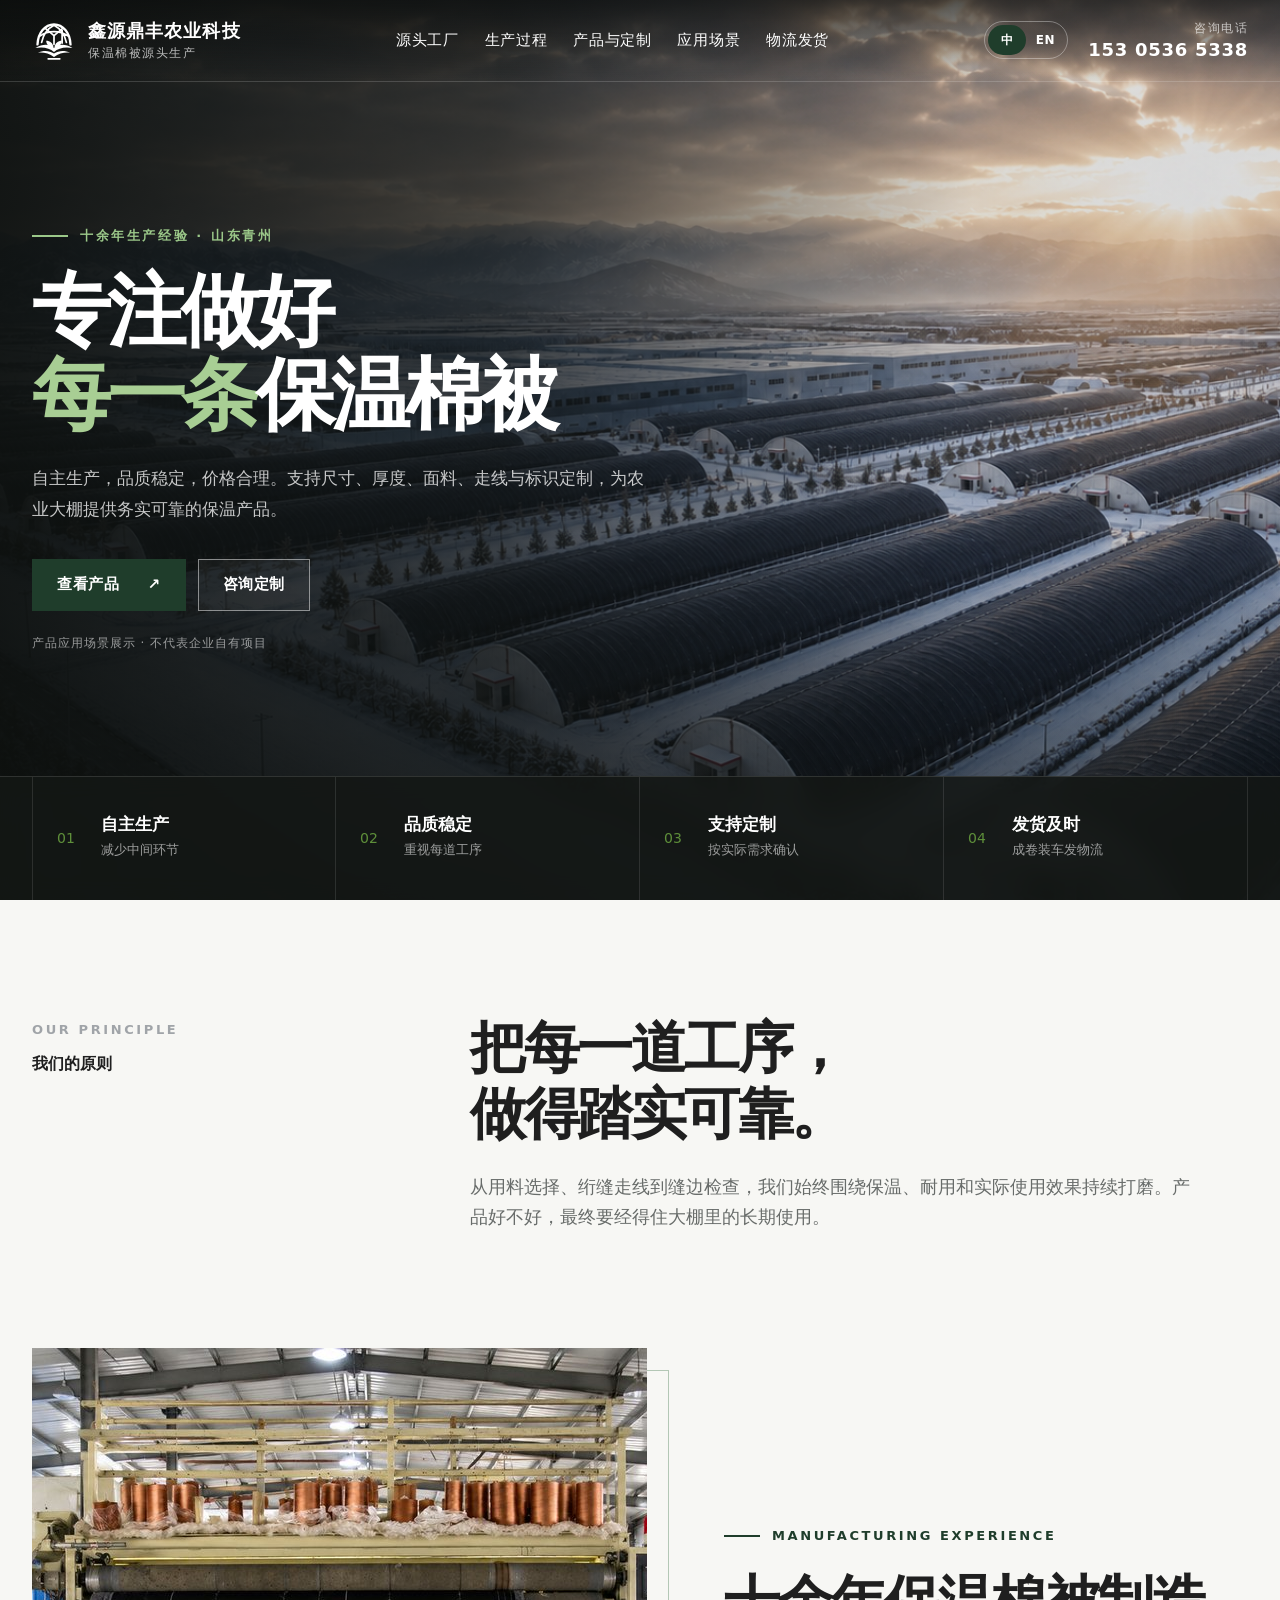
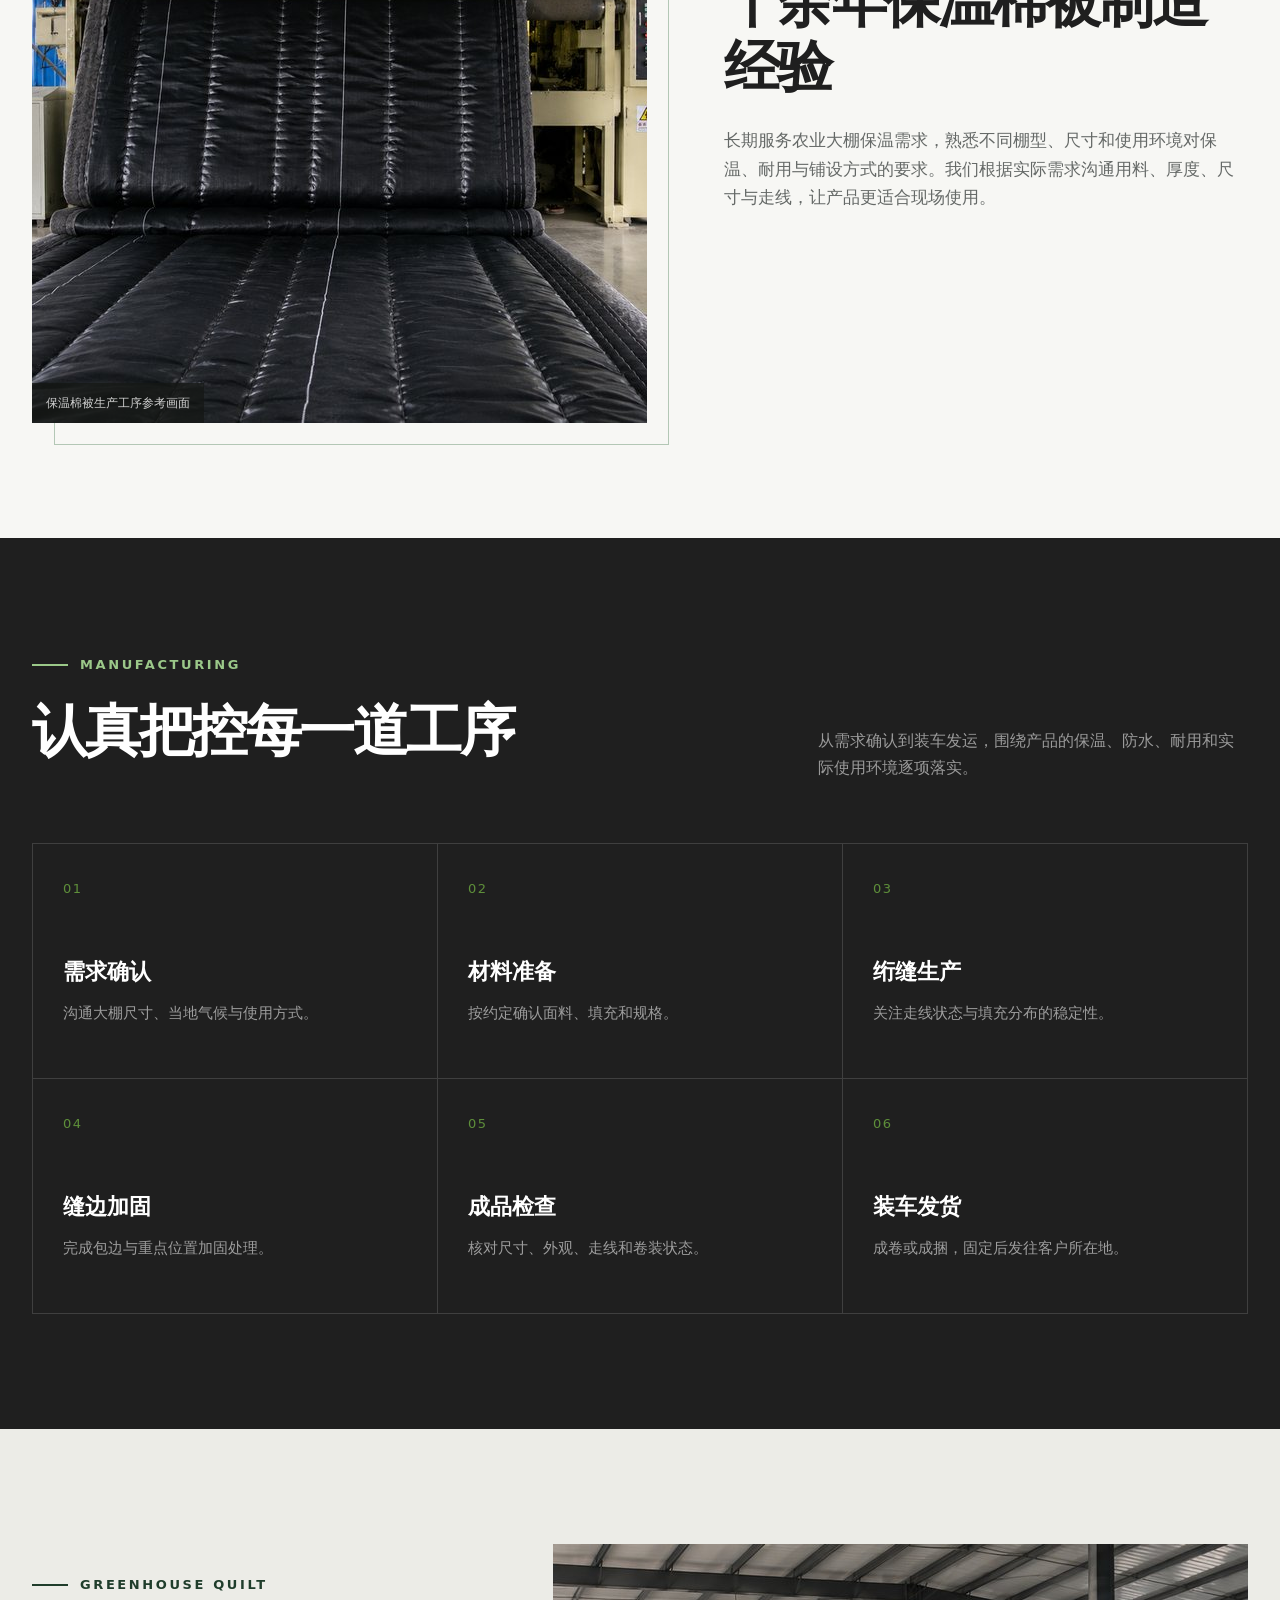
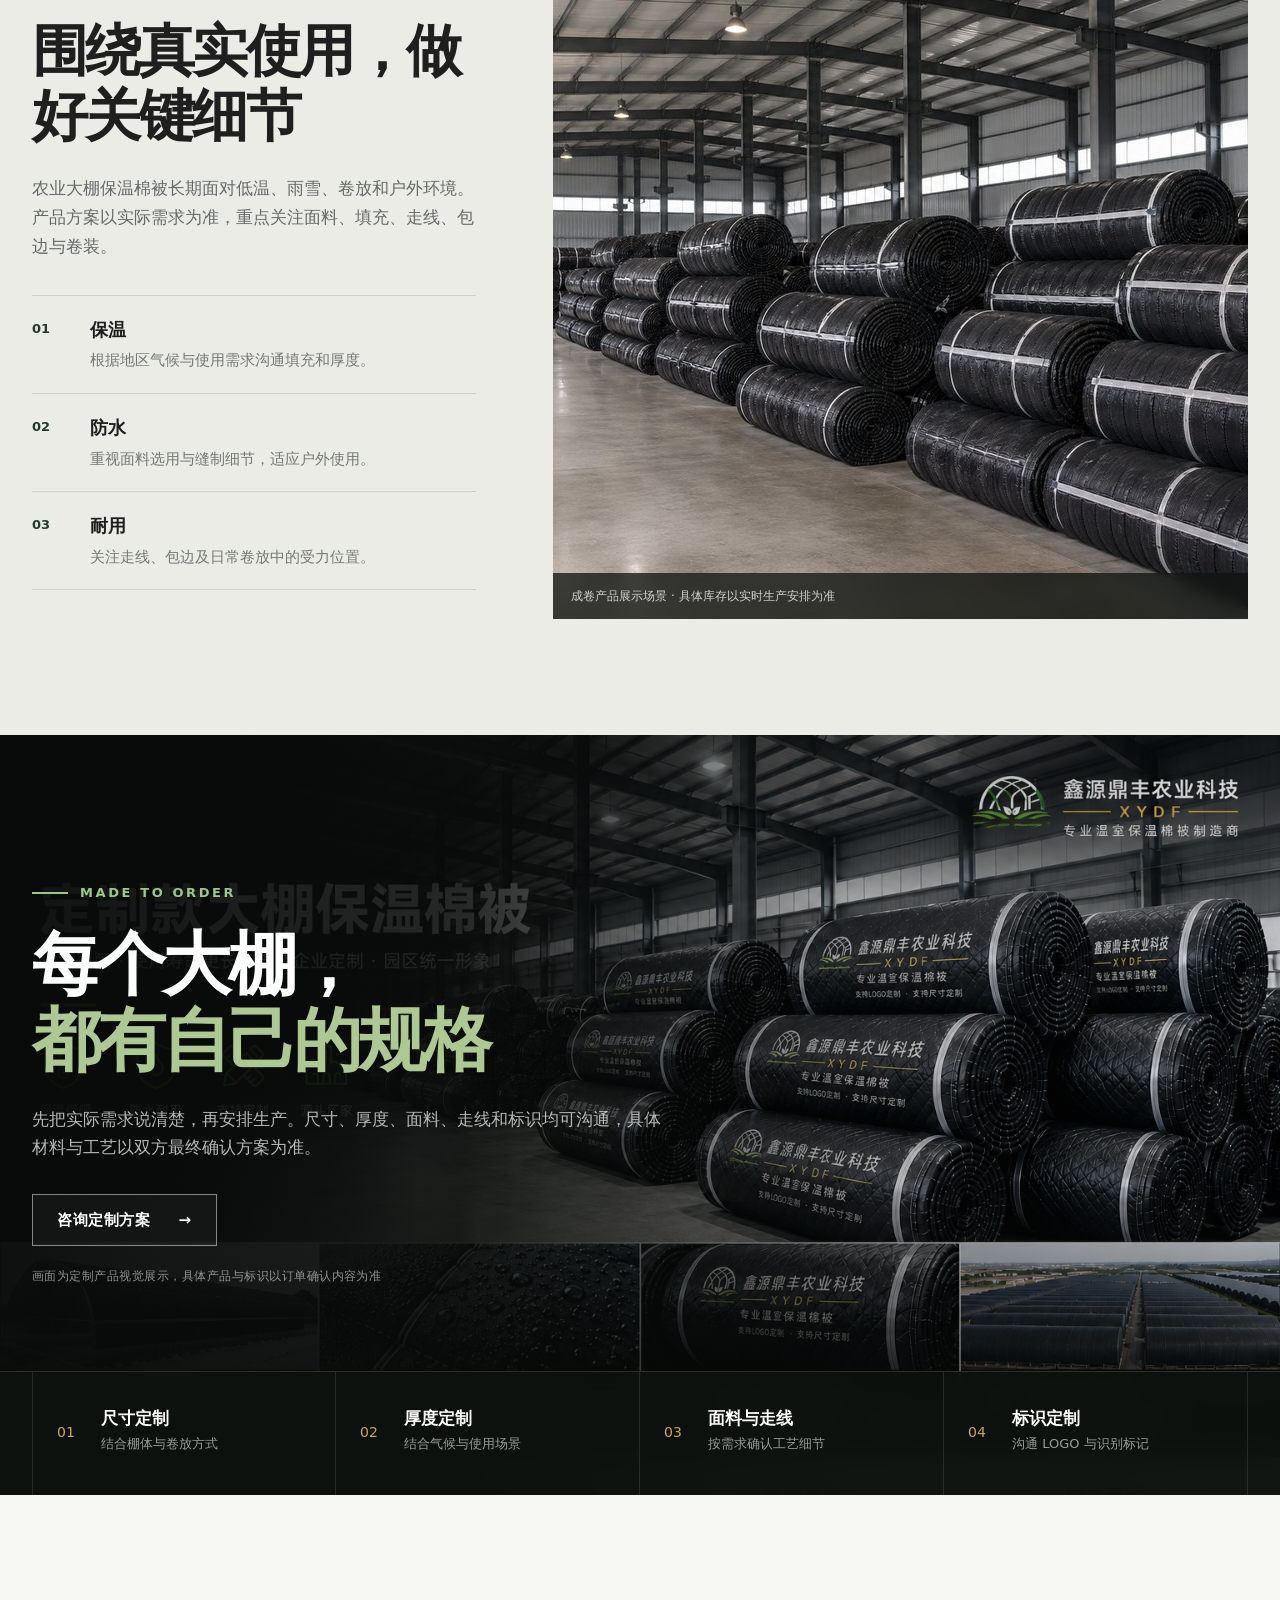
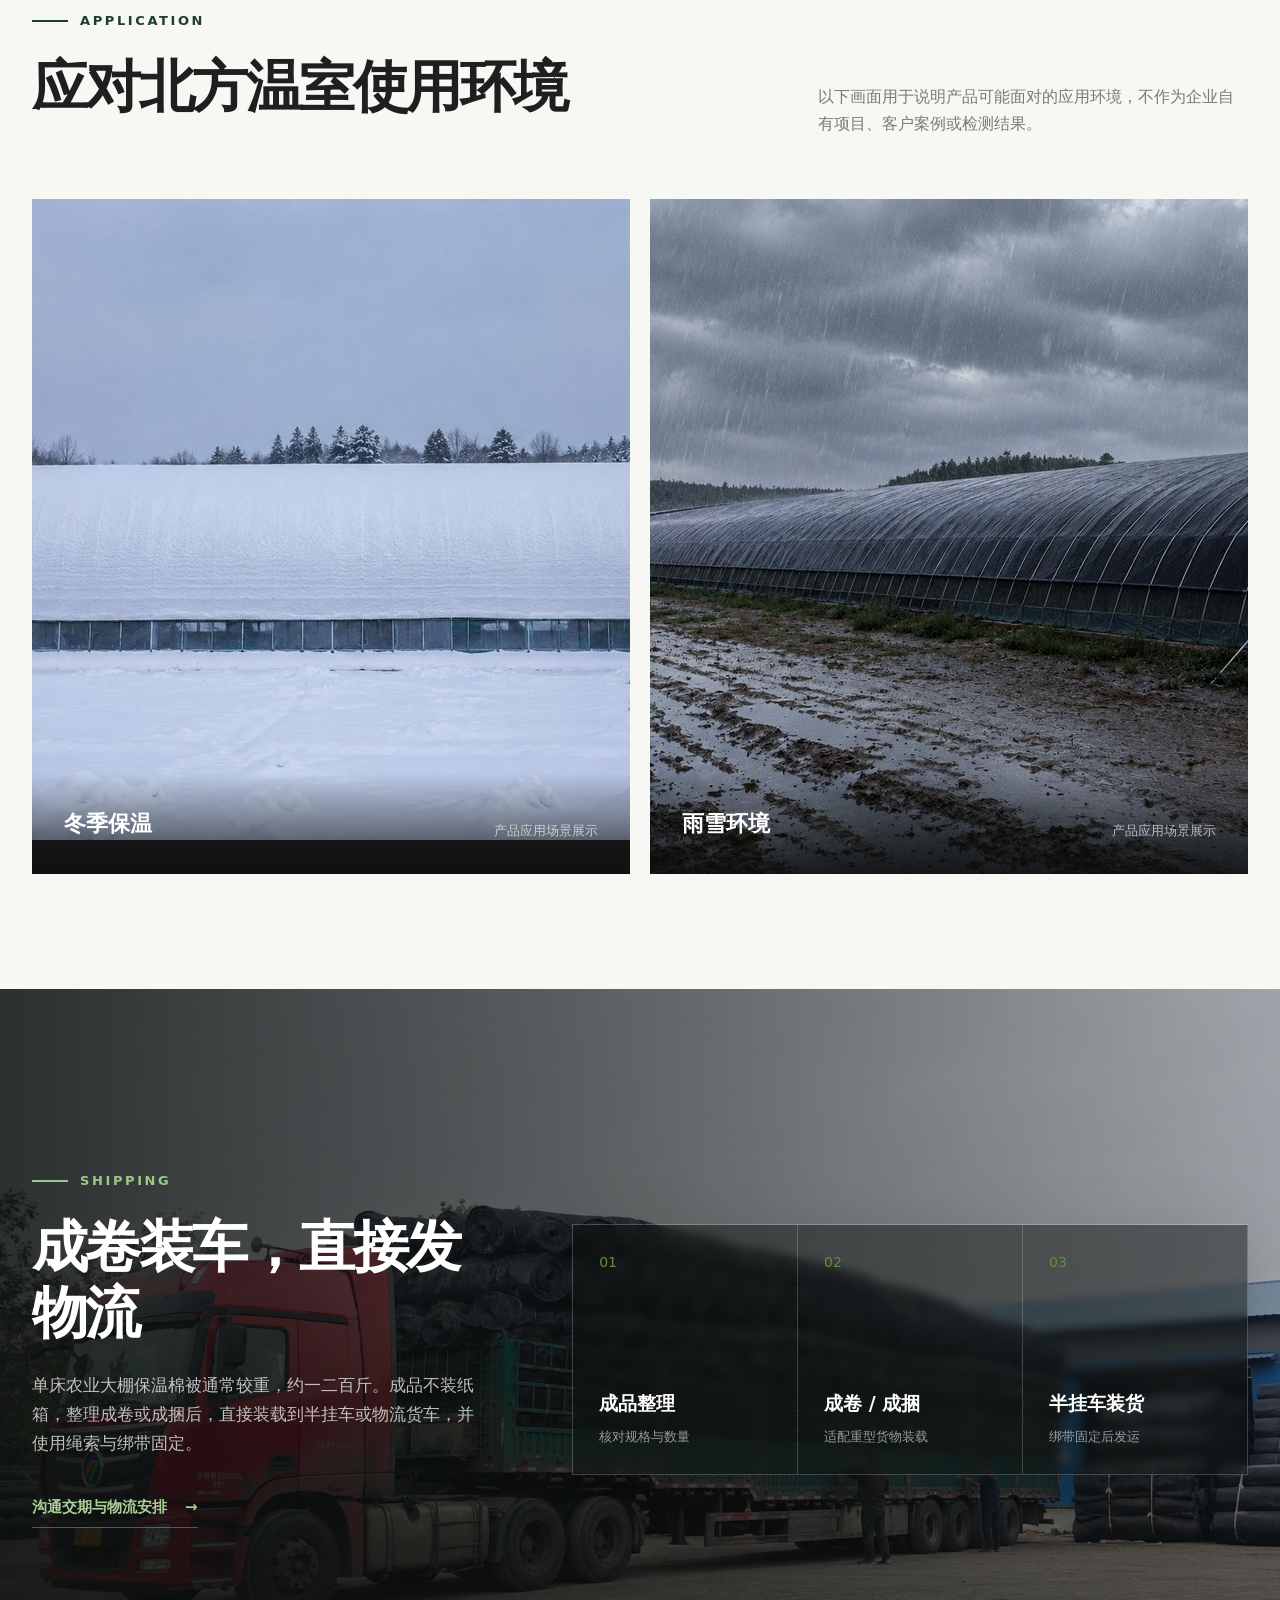
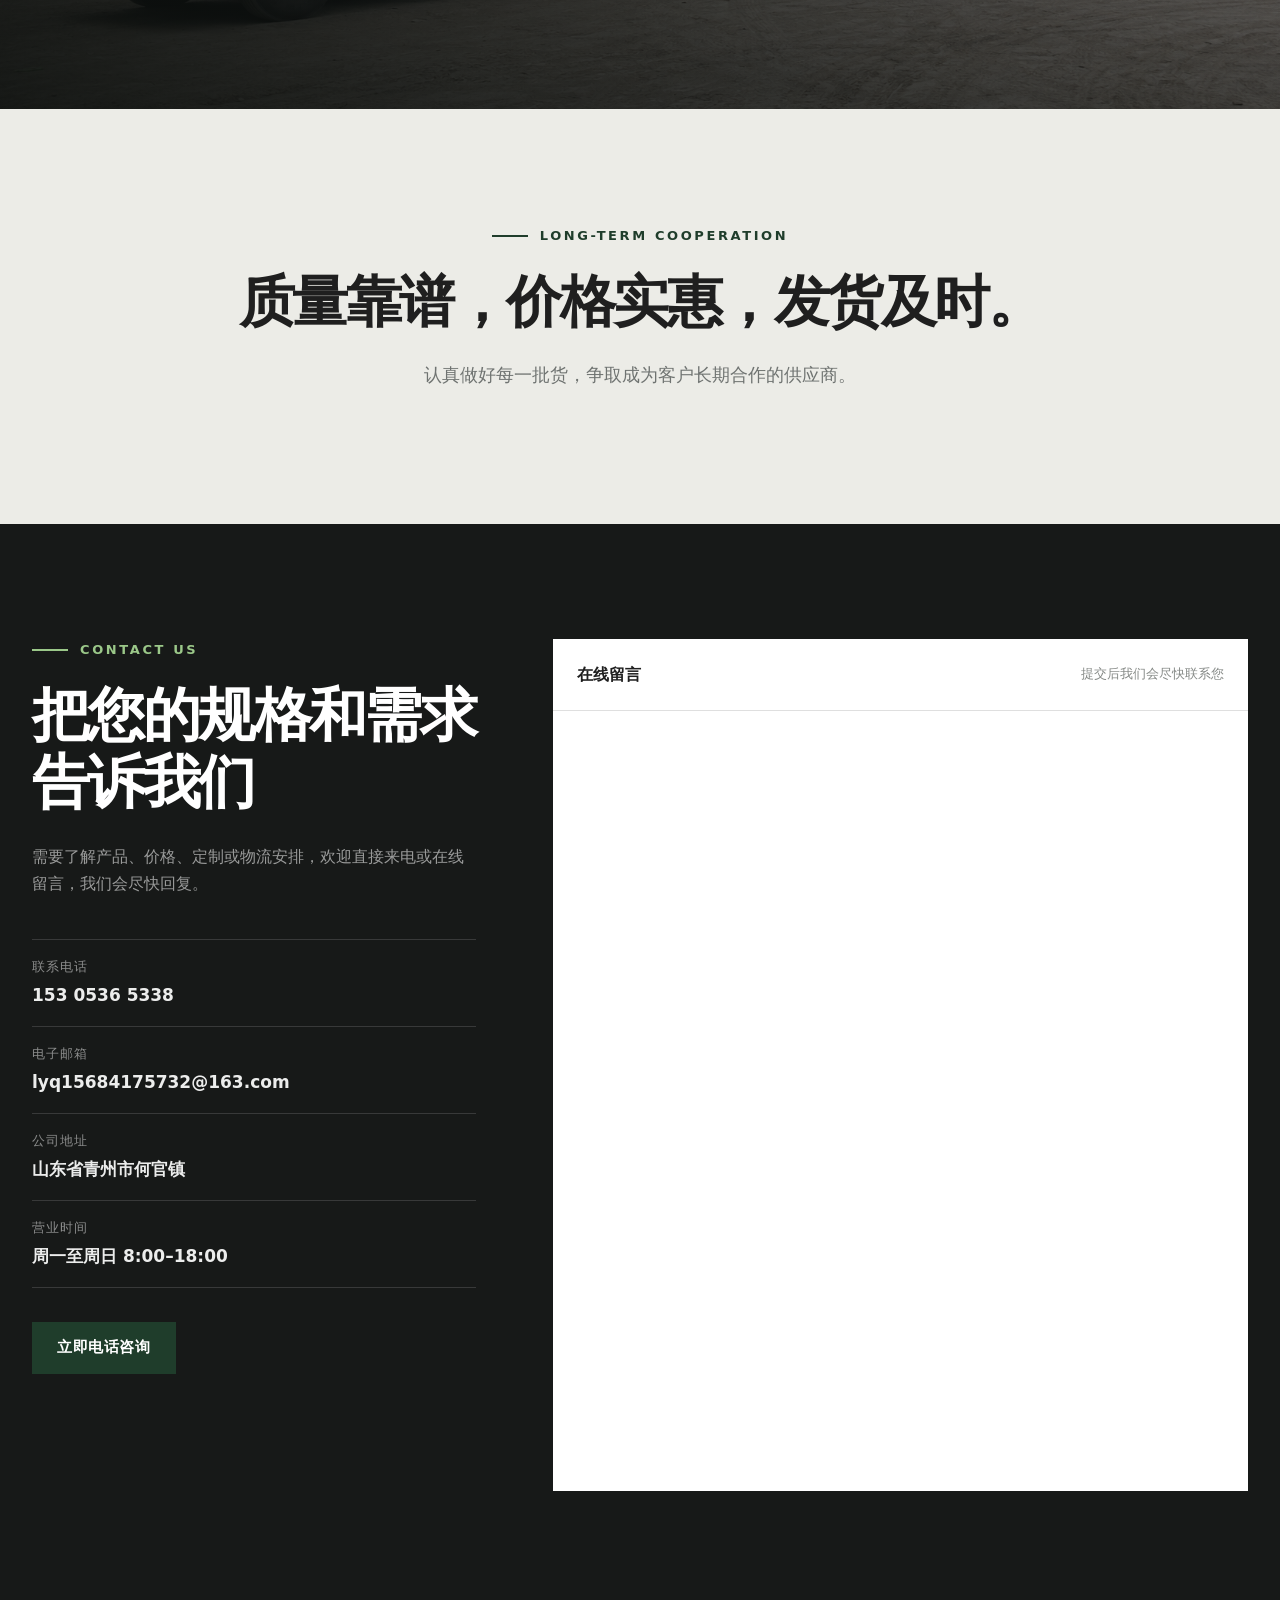
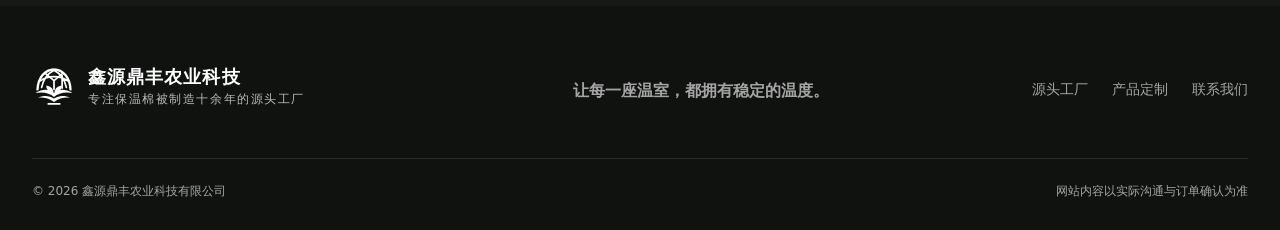
==== commit a1754c29: "Redesign bilingual company website" ====
--- a/index.html
+++ b/index.html
@@ -1,459 +1,276 @@
-<!DOCTYPE html>
+<!doctype html>
 <html lang="zh-CN">
 <head>
-  <meta charset="UTF-8" />
-  <meta name="viewport" content="width=device-width, initial-scale=1.0" />
-  <script>document.documentElement.className += " js";</script>
-  <title>鑫源鼎丰农业科技有限公司 | 蔬菜大棚保温棉被生产厂家</title>
-  <meta name="description" content="鑫源鼎丰农业科技有限公司，位于山东省青州市何官镇，专业从事蔬菜大棚保温棉被的研发、生产与销售。保温隔寒、坚固耐用、厂家直供、按需定制。Greenhouse thermal insulation quilt manufacturer in Qingzhou, Shandong, China." />
-  <meta name="keywords" content="保温棉被,大棚保温被,蔬菜大棚,温室保温,青州保温棉被厂家,greenhouse insulation quilt,thermal blanket" />
-  <meta name="theme-color" content="#15663c" />
-  <meta property="og:title" content="鑫源鼎丰农业科技有限公司 | 蔬菜大棚保温棉被生产厂家" />
-  <meta property="og:description" content="专业蔬菜大棚保温棉被研发与生产，保温隔寒、坚固耐用、厂家直供、按需定制。" />
-  <meta property="og:type" content="website" />
-  <link rel="icon" href="assets/img/logo.svg" type="image/svg+xml" />
-  <link rel="stylesheet" href="assets/css/style.css" />
+  <meta charset="utf-8">
+  <meta name="viewport" content="width=device-width, initial-scale=1">
+  <meta name="description" content="鑫源鼎丰农业科技，专注农业大棚保温棉被制造十余年。自主生产，支持尺寸、厚度、面料、走线与标识定制。">
+  <meta name="keywords" content="大棚保温棉被,温室保温被,青州保温棉被厂家,农业大棚保温,保温棉被定制">
+  <meta name="theme-color" content="#1f1f1f">
+  <meta property="og:title" content="鑫源鼎丰农业科技｜大棚保温棉被源头工厂">
+  <meta property="og:description" content="专注保温棉被制造十余年的源头工厂。自主生产，品质稳定，价格合理，发货及时。">
+  <meta property="og:type" content="website">
+  <title>鑫源鼎丰农业科技｜大棚保温棉被源头工厂</title>
+  <link rel="alternate" hreflang="zh-CN" href="index.html">
+  <link rel="alternate" hreflang="en" href="en.html">
+  <link rel="alternate" hreflang="x-default" href="index.html">
+  <link rel="icon" href="assets/img/logo.svg" type="image/svg+xml">
+  <link rel="preload" href="assets/img/First_photo2_clean.png" as="image" type="image/png" fetchpriority="high">
+  <link rel="stylesheet" href="assets/css/style.css">
+  <script>document.documentElement.classList.add('js');</script>
 </head>
 <body>
-
-  <!-- ============ 顶部导航 ============ -->
-  <header class="header">
-    <div class="container nav">
-      <a href="#home" class="brand" aria-label="鑫源鼎丰农业科技有限公司">
-        <svg class="brand__logo" viewBox="0 0 48 48" fill="none" aria-hidden="true">
-          <defs>
-            <linearGradient id="lg" x1="0" y1="0" x2="1" y2="1">
-              <stop offset="0" stop-color="#2e9e5b" />
-              <stop offset="1" stop-color="#15663c" />
-            </linearGradient>
-          </defs>
-          <rect x="2" y="2" width="44" height="44" rx="13" fill="url(#lg)" />
-          <path d="M11 33 V24 C11 16.8 16.8 11 24 11 C31.2 11 37 16.8 37 24 V33" stroke="#ffffff" stroke-width="2.4" stroke-linecap="round" />
-          <path d="M10 33 H38" stroke="#ffffff" stroke-width="2.4" stroke-linecap="round" />
-          <path d="M24 33 V22" stroke="#cdeed6" stroke-width="2" stroke-linecap="round" />
-          <path d="M24 26 C24 22.5 21 21 18.5 21.2 C18.6 24.4 21 26 24 26 Z" fill="#f0a340" />
-          <path d="M24 23 C24 19.6 27 18 29.5 18.3 C29.4 21.5 27 23.2 24 23 Z" fill="#ffd79b" />
-        </svg>
-        <span class="brand__text">
-          <span class="brand__cn">鑫源鼎丰农业科技</span>
-          <span class="brand__en">Xinyuan Dingfeng Agri-Tech</span>
+  <a class="skip-link" href="#main">跳到主要内容</a>
+
+  <header class="site-header" data-header>
+    <div class="shell nav-wrap">
+      <a class="brand" href="#top" aria-label="鑫源鼎丰农业科技首页">
+        <img class="brand__mark" src="assets/img/logo.svg" alt="">
+        <span class="brand__copy">
+          <strong>鑫源鼎丰农业科技</strong>
+          <small>保温棉被源头生产</small>
         </span>
       </a>
 
-      <nav class="nav__links" aria-label="主导航">
-        <a href="#home" data-i18n="nav.home">首页</a>
-        <a href="#about" data-i18n="nav.about">公司介绍</a>
-        <a href="#business" data-i18n="nav.business">业务介绍</a>
-        <a href="#products" data-i18n="nav.products">产品展示</a>
-        <a href="#contact" data-i18n="nav.contact">联系我们</a>
+      <nav class="desktop-nav" aria-label="主导航">
+        <a href="#factory">源头工厂</a>
+        <a href="#process">生产过程</a>
+        <a href="#product">产品与定制</a>
+        <a href="#application">应用场景</a>
+        <a href="#shipping">物流发货</a>
       </nav>
 
-      <div class="nav__actions">
-        <div class="lang-toggle" role="group" aria-label="语言切换 / Language">
-          <button data-lang="zh" type="button">中文</button>
-          <button data-lang="en" type="button">EN</button>
-        </div>
-        <a href="#contact" class="btn btn--primary" style="padding:9px 18px" data-i18n="nav.cta">获取报价</a>
-        <button class="nav__burger" type="button" aria-label="菜单">
-          <svg viewBox="0 0 24 24" fill="none" stroke-width="2" stroke-linecap="round"><path d="M4 7h16M4 12h16M4 17h16"/></svg>
+      <div class="nav-actions">
+        <div class="language-switch" aria-label="语言切换">
+          <a class="is-active" href="index.html" lang="zh-CN" aria-current="page">中</a>
+          <a href="en.html" lang="en">EN</a>
+        </div>
+        <a class="nav-phone" href="tel:15305365338" aria-label="电话咨询 153 0536 5338">
+          <span>咨询电话</span>
+          <strong>153 0536 5338</strong>
+        </a>
+        <button class="menu-toggle" type="button" aria-label="打开导航菜单" aria-controls="mobile-nav" aria-expanded="false" data-menu-toggle>
+          <span></span><span></span>
         </button>
       </div>
     </div>
+
+    <nav class="mobile-nav" id="mobile-nav" aria-label="移动端导航" data-mobile-nav>
+      <a href="#factory">源头工厂</a>
+      <a href="#process">生产过程</a>
+      <a href="#product">产品与定制</a>
+      <a href="#application">应用场景</a>
+      <a href="#shipping">物流发货</a>
+      <a href="#contact">联系我们</a>
+      <div class="mobile-language-switch" aria-label="语言切换">
+        <a class="is-active" href="index.html" lang="zh-CN" aria-current="page">中文</a>
+        <a href="en.html" lang="en">English</a>
+      </div>
+    </nav>
   </header>
 
-  <!-- 移动端菜单 -->
-  <div class="mobile-panel">
-    <a href="#home" data-i18n="nav.home">首页</a>
-    <a href="#about" data-i18n="nav.about">公司介绍</a>
-    <a href="#business" data-i18n="nav.business">业务介绍</a>
-    <a href="#products" data-i18n="nav.products">产品展示</a>
-    <a href="#contact" data-i18n="nav.contact">联系我们</a>
-  </div>
-
-  <!-- ============ Hero ============ -->
-  <section class="hero" id="home">
-    <div class="container hero__grid">
-      <div class="hero__copy">
-        <span class="hero__badge"><span class="dot"></span><span data-i18n="hero.badge">山东青州 · 大棚保温棉被厂家直供</span></span>
-        <h1 data-i18n-html="hero.title">专业蔬菜大棚<br><span class="warm">保温棉被</span><span class="accent">解决方案</span></h1>
-        <p class="hero__lead" data-i18n="hero.lead">我们专注于温室大棚保温棉被的研发与生产，保温隔寒、坚固耐用，助力农作物安全越冬、稳产增收。</p>
-        <div class="hero__cta">
-          <a href="#products" class="btn btn--primary">
-            <span data-i18n="hero.cta1">查看产品</span>
-            <svg viewBox="0 0 24 24" fill="none" stroke="currentColor" stroke-width="2" stroke-linecap="round" stroke-linejoin="round"><path d="M5 12h14M13 6l6 6-6 6"/></svg>
-          </a>
-          <a href="#contact" class="btn btn--ghost" data-i18n="hero.cta2">联系我们</a>
-        </div>
-        <a href="tel:15305365338" class="hero__call">
-          <svg viewBox="0 0 24 24" fill="none" stroke="currentColor" stroke-width="2" stroke-linecap="round" stroke-linejoin="round"><path d="M22 16.92v3a2 2 0 0 1-2.18 2 19.79 19.79 0 0 1-8.63-3.07 19.5 19.5 0 0 1-6-6 19.79 19.79 0 0 1-3.07-8.67A2 2 0 0 1 4.11 2h3a2 2 0 0 1 2 1.72c.13.96.36 1.9.7 2.81a2 2 0 0 1-.45 2.11L8.09 9.91a16 16 0 0 0 6 6l1.27-1.27a2 2 0 0 1 2.11-.45c.9.34 1.85.57 2.81.7A2 2 0 0 1 22 16.92z"/></svg>
-          <span><span data-i18n="hero.callPrefix">或致电咨询：</span><strong>153 0536 5338</strong></span>
+  <main id="main">
+    <section class="hero" id="top" aria-labelledby="hero-title">
+      <img class="hero__image" src="assets/img/First_photo2_clean.png" alt="冬季温室覆盖黑色保温棉被的产品应用场景" width="1829" height="860">
+      <div class="hero__shade"></div>
+      <div class="shell hero__inner">
+        <div class="hero__copy reveal">
+          <p class="eyebrow eyebrow--light"><span></span>十余年生产经验 · 山东青州</p>
+          <h1 id="hero-title">专注做好<br><em>每一条</em>保温棉被</h1>
+          <p class="hero__lead">自主生产，品质稳定，价格合理。支持尺寸、厚度、面料、走线与标识定制，为农业大棚提供务实可靠的保温产品。</p>
+          <div class="hero__actions">
+            <a class="button button--primary" href="#product">查看产品 <span aria-hidden="true">↗</span></a>
+            <a class="button button--glass" href="#contact">咨询定制</a>
+          </div>
+          <p class="scene-label">产品应用场景展示 · 不代表企业自有项目</p>
+        </div>
+      </div>
+      <div class="hero__rail" aria-label="核心优势">
+        <div><span>01</span><strong>自主生产</strong><small>减少中间环节</small></div>
+        <div><span>02</span><strong>品质稳定</strong><small>重视每道工序</small></div>
+        <div><span>03</span><strong>支持定制</strong><small>按实际需求确认</small></div>
+        <div><span>04</span><strong>发货及时</strong><small>成卷装车发物流</small></div>
+      </div>
+    </section>
+
+    <section class="manifesto section-pad">
+      <div class="shell manifesto__grid">
+        <div class="section-kicker reveal">
+          <span>OUR PRINCIPLE</span>
+          <p>我们的原则</p>
+        </div>
+        <div class="manifesto__copy reveal">
+          <h2>把每一道工序，<br>做得踏实可靠。</h2>
+          <p>从用料选择、绗缝走线到缝边检查，我们始终围绕保温、耐用和实际使用效果持续打磨。产品好不好，最终要经得住大棚里的长期使用。</p>
+        </div>
+      </div>
+    </section>
+
+    <section class="factory section-pad" id="factory" aria-labelledby="factory-title">
+      <div class="shell factory__grid">
+        <div class="factory__media reveal">
+          <img src="assets/img/factory.jpg" alt="大棚保温棉被生产工序参考画面" width="1200" height="675" loading="lazy">
+          <p class="media-note">保温棉被生产工序参考画面</p>
+        </div>
+        <div class="factory__body reveal">
+          <p class="eyebrow"><span></span>MANUFACTURING EXPERIENCE</p>
+          <h2 id="factory-title">十余年保温棉被制造经验</h2>
+          <p class="lead">长期服务农业大棚保温需求，熟悉不同棚型、尺寸和使用环境对保温、耐用与铺设方式的要求。我们根据实际需求沟通用料、厚度、尺寸与走线，让产品更适合现场使用。</p>
+        </div>
+      </div>
+    </section>
+
+    <section class="process section-pad" id="process" aria-labelledby="process-title">
+      <div class="shell">
+        <div class="section-heading section-heading--light reveal">
+          <div>
+            <p class="eyebrow eyebrow--light"><span></span>MANUFACTURING</p>
+            <h2 id="process-title">认真把控每一道工序</h2>
+          </div>
+          <p>从需求确认到装车发运，围绕产品的保温、防水、耐用和实际使用环境逐项落实。</p>
+        </div>
+        <ol class="process-grid">
+          <li class="reveal"><span>01</span><h3>需求确认</h3><p>沟通大棚尺寸、当地气候与使用方式。</p></li>
+          <li class="reveal"><span>02</span><h3>材料准备</h3><p>按约定确认面料、填充和规格。</p></li>
+          <li class="reveal"><span>03</span><h3>绗缝生产</h3><p>关注走线状态与填充分布的稳定性。</p></li>
+          <li class="reveal"><span>04</span><h3>缝边加固</h3><p>完成包边与重点位置加固处理。</p></li>
+          <li class="reveal"><span>05</span><h3>成品检查</h3><p>核对尺寸、外观、走线和卷装状态。</p></li>
+          <li class="reveal"><span>06</span><h3>装车发货</h3><p>成卷或成捆，固定后发往客户所在地。</p></li>
+        </ol>
+      </div>
+    </section>
+
+    <section class="product section-pad" id="product" aria-labelledby="product-title">
+      <div class="shell product__grid">
+        <div class="product__body reveal">
+          <p class="eyebrow"><span></span>GREENHOUSE QUILT</p>
+          <h2 id="product-title">围绕真实使用，做好关键细节</h2>
+          <p class="lead">农业大棚保温棉被长期面对低温、雨雪、卷放和户外环境。产品方案以实际需求为准，重点关注面料、填充、走线、包边与卷装。</p>
+          <ul class="quality-list">
+            <li><span>01</span><div><strong>保温</strong><p>根据地区气候与使用需求沟通填充和厚度。</p></div></li>
+            <li><span>02</span><div><strong>防水</strong><p>重视面料选用与缝制细节，适应户外使用。</p></div></li>
+            <li><span>03</span><div><strong>耐用</strong><p>关注走线、包边及日常卷放中的受力位置。</p></div></li>
+          </ul>
+        </div>
+        <figure class="product__media reveal">
+          <img src="assets/img/product1.jpg" alt="黑色农业大棚保温棉被成卷摆放的产品展示场景" width="1200" height="675" loading="lazy">
+          <figcaption>成卷产品展示场景 · 具体库存以实时生产安排为准</figcaption>
+        </figure>
+      </div>
+    </section>
+
+    <section class="custom" aria-labelledby="custom-title">
+      <div class="custom__shade"></div>
+      <div class="shell custom__inner">
+        <div class="custom__copy reveal">
+          <p class="eyebrow eyebrow--light"><span></span>MADE TO ORDER</p>
+          <h2 id="custom-title">每个大棚，<br><em>都有自己的规格</em></h2>
+          <p>先把实际需求说清楚，再安排生产。尺寸、厚度、面料、走线和标识均可沟通，具体材料与工艺以双方最终确认方案为准。</p>
+          <a class="button button--glass" href="#contact">咨询定制方案 <span aria-hidden="true">→</span></a>
+          <small>画面为定制产品视觉展示，具体产品与标识以订单确认内容为准</small>
+        </div>
+      </div>
+      <div class="custom__rail" aria-label="可定制内容">
+        <div><span>01</span><strong>尺寸定制</strong><small>结合棚体与卷放方式</small></div>
+        <div><span>02</span><strong>厚度定制</strong><small>结合气候与使用场景</small></div>
+        <div><span>03</span><strong>面料与走线</strong><small>按需求确认工艺细节</small></div>
+        <div><span>04</span><strong>标识定制</strong><small>沟通 LOGO 与识别标记</small></div>
+      </div>
+    </section>
+
+    <section class="application section-pad" id="application" aria-labelledby="application-title">
+      <div class="shell">
+        <div class="section-heading reveal">
+          <div>
+            <p class="eyebrow"><span></span>APPLICATION</p>
+            <h2 id="application-title">应对北方温室使用环境</h2>
+          </div>
+          <p>以下画面用于说明产品可能面对的应用环境，不作为企业自有项目、客户案例或检测结果。</p>
+        </div>
+        <div class="application-grid">
+          <figure class="scene-card reveal">
+            <img src="assets/img/snow_image.jpg" alt="大雪天气中温室覆盖黑色保温棉被的应用场景" width="1200" height="641" loading="lazy">
+            <figcaption><span>冬季保温</span><small>产品应用场景展示</small></figcaption>
+          </figure>
+          <figure class="scene-card reveal">
+            <img src="assets/img/rain_image.jpg" alt="降雨天气中温室覆盖黑色保温棉被的应用场景" width="1200" height="675" loading="lazy">
+            <figcaption><span>雨雪环境</span><small>产品应用场景展示</small></figcaption>
+          </figure>
+        </div>
+      </div>
+    </section>
+
+    <section class="shipping section-pad" id="shipping" aria-labelledby="shipping-title">
+      <img class="shipping__image" src="assets/img/load1.png" alt="满载成卷大棚保温棉被的半挂车准备发运" width="1680" height="945" loading="lazy">
+      <div class="shipping__shade"></div>
+      <div class="shell shipping__grid">
+        <div class="shipping__copy reveal">
+          <p class="eyebrow eyebrow--light"><span></span>SHIPPING</p>
+          <h2 id="shipping-title">成卷装车，直接发物流</h2>
+          <p>单床农业大棚保温棉被通常较重，约一二百斤。成品不装纸箱，整理成卷或成捆后，直接装载到半挂车或物流货车，并使用绳索与绑带固定。</p>
+          <a class="text-link" href="#contact">沟通交期与物流安排 <span aria-hidden="true">→</span></a>
+        </div>
+        <div class="shipping__steps reveal" aria-label="物流发货步骤">
+          <div><span>01</span><strong>成品整理</strong><small>核对规格与数量</small></div>
+          <div><span>02</span><strong>成卷 / 成捆</strong><small>适配重型货物装载</small></div>
+          <div><span>03</span><strong>半挂车装货</strong><small>绑带固定后发运</small></div>
+        </div>
+      </div>
+    </section>
+
+    <section class="cooperation section-pad" aria-labelledby="cooperation-title">
+      <div class="shell cooperation__inner reveal">
+        <p class="eyebrow"><span></span>LONG-TERM COOPERATION</p>
+        <h2 id="cooperation-title">质量靠谱，价格实惠，发货及时。</h2>
+        <p>认真做好每一批货，争取成为客户长期合作的供应商。</p>
+      </div>
+    </section>
+
+    <section class="contact section-pad" id="contact" aria-labelledby="contact-title">
+      <div class="shell contact__grid">
+        <div class="contact__info reveal">
+          <p class="eyebrow eyebrow--light"><span></span>CONTACT US</p>
+          <h2 id="contact-title">把您的规格和需求告诉我们</h2>
+          <p>需要了解产品、价格、定制或物流安排，欢迎直接来电或在线留言，我们会尽快回复。</p>
+          <div class="contact-list">
+            <a href="tel:15305365338"><span>联系电话</span><strong>153 0536 5338</strong></a>
+            <a href="mailto:lyq15684175732@163.com"><span>电子邮箱</span><strong>lyq15684175732@163.com</strong></a>
+            <a href="https://www.amap.com/search?query=%E9%9D%92%E5%B7%9E%E5%B8%82%E4%BD%95%E5%AE%98%E9%95%87" target="_blank" rel="noopener"><span>公司地址</span><strong>山东省青州市何官镇</strong></a>
+            <div><span>营业时间</span><strong>周一至周日 8:00–18:00</strong></div>
+          </div>
+          <a class="button button--primary" href="tel:15305365338">立即电话咨询</a>
+        </div>
+        <div class="contact__form reveal">
+          <div class="contact__form-head">
+            <span>在线留言</span>
+            <small>提交后我们会尽快联系您</small>
+          </div>
+          <iframe src="https://qqeiilgv.jsjform.com/f/wqNKlF?embedded=true" title="鑫源鼎丰农业科技在线留言表单" loading="lazy"></iframe>
+        </div>
+      </div>
+    </section>
+  </main>
+
+  <footer class="footer">
+    <div class="shell footer__grid">
+      <div>
+        <a class="brand brand--footer" href="#top">
+          <img class="brand__mark" src="assets/img/logo.svg" alt="">
+          <span class="brand__copy"><strong>鑫源鼎丰农业科技</strong><small>专注保温棉被制造十余年的源头工厂</small></span>
         </a>
-        <div class="hero__stats">
-          <div class="hero__stat">
-            <div class="num" data-i18n="hero.stat1n">厂家直供</div>
-            <div class="label" data-i18n="hero.stat1l">源头工厂 无中间商</div>
-          </div>
-          <div class="hero__stat">
-            <div class="num" data-i18n="hero.stat2n">按需定制</div>
-            <div class="label" data-i18n="hero.stat2l">尺寸 · 厚度 · 幅宽</div>
-          </div>
-          <div class="hero__stat">
-            <div class="num" data-i18n="hero.stat3n">10年+</div>
-            <div class="label" data-i18n="hero.stat3l">坚固耐用 抗老化</div>
-          </div>
-        </div>
-      </div>
-
-      <div class="hero__art">
-        <!-- 大棚 + 保温棉被 插画 -->
-        <img src="assets/img/First_photo.jpg" alt="蔬菜大棚保温棉被实拍图" style="width: 100%; height: auto; display: block; border-radius: 28px;">
-        <div class="hero__chip hero__chip--1">
-          <span class="ic"><svg viewBox="0 0 24 24" fill="none" stroke="#1b7a47" stroke-width="2" stroke-linecap="round" stroke-linejoin="round"><path d="M20 6 9 17l-5-5"/></svg></span>
-          <span data-i18n="hero.chip1">保温性能优异</span>
-        </div>
-        <div class="hero__chip hero__chip--2">
-          <span class="ic"><svg viewBox="0 0 24 24" fill="none" stroke="#e08a2b" stroke-width="2" stroke-linecap="round" stroke-linejoin="round"><path d="M12 22s8-4 8-10V5l-8-3-8 3v7c0 6 8 10 8 10z"/></svg></span>
-          <span data-i18n="hero.chip2">坚固耐用</span>
-        </div>
-      </div>
+      </div>
+      <p>让每一座温室，都拥有稳定的温度。</p>
+      <nav aria-label="页脚导航"><a href="#factory">源头工厂</a><a href="#product">产品定制</a><a href="#contact">联系我们</a></nav>
     </div>
-  </section>
-
-  <!-- ============ 优势条 ============ -->
-  <section class="features">
-    <div class="container features__grid">
-      <div class="feature reveal">
-        <div class="feature__ic"><svg viewBox="0 0 24 24" fill="none" stroke-width="1.9" stroke-linecap="round" stroke-linejoin="round"><path d="M14 14.76V5a2 2 0 0 0-4 0v9.76a4 4 0 1 0 4 0z"/></svg></div>
-        <h3 data-i18n="feat1.t">保温隔寒</h3>
-        <p data-i18n="feat1.d">多层复合结构，有效锁住棚内温度，抵御严寒。</p>
-      </div>
-      <div class="feature reveal">
-        <div class="feature__ic"><svg viewBox="0 0 24 24" fill="none" stroke-width="1.9" stroke-linecap="round" stroke-linejoin="round"><path d="M12 22s7-5.5 7-12a7 7 0 1 0-14 0c0 6.5 7 12 7 12z"/><path d="M9 12a3 3 0 0 0 6 0"/></svg></div>
-        <h3 data-i18n="feat2.t">防水抗老化</h3>
-        <p data-i18n="feat2.d">表面防水处理，抗紫外线、耐风吹日晒。</p>
-      </div>
-      <div class="feature reveal">
-        <div class="feature__ic"><svg viewBox="0 0 24 24" fill="none" stroke-width="1.9" stroke-linecap="round" stroke-linejoin="round"><path d="M3 21h18M5 21V8l6-3v3l5-3v16M9 12h.01M9 16h.01M13 12h.01M13 16h.01"/></svg></div>
-        <h3 data-i18n="feat3.t">厂家直供</h3>
-        <p data-i18n="feat3.d">自有生产，省去中间环节，价格更实在。</p>
-      </div>
-      <div class="feature reveal">
-        <div class="feature__ic"><svg viewBox="0 0 24 24" fill="none" stroke-width="1.9" stroke-linecap="round" stroke-linejoin="round"><path d="M4 21v-7M4 10V3M12 21v-9M12 8V3M20 21v-5M20 12V3M1 14h6M9 8h6M17 16h6"/></svg></div>
-        <h3 data-i18n="feat4.t">按需定制</h3>
-        <p data-i18n="feat4.d">按大棚尺寸、气候定制规格、厚度与幅宽。</p>
-      </div>
-    </div>
-  </section>
-
-  <!-- ============ 公司介绍 ============ -->
-  <section class="section" id="about">
-    <div class="container about__grid">
-      <div class="about__media reveal">
-        <div class="frame">
-          <!-- 生产/仓储示意（建议替换为真实厂区或产品照片） -->
-          <img src="assets/img/factory.jpg" alt="厂区实拍" />
-        </div>
-        <div class="stamp">
-          <div class="big" data-i18n="about.stampBig">源头工厂</div>
-          <div class="small" data-i18n="about.stampSmall">厂家直供 品质保障</div>
-        </div>
-      </div>
-
-      <div class="about__body reveal">
-        <span class="eyebrow" data-i18n="about.eyebrow">关于我们</span>
-        <h2 data-i18n="about.title">扎根青州，专注大棚保温棉被</h2>
-        <p data-i18n="about.p1">鑫源鼎丰农业科技有限公司位于山东省青州市何官镇，是一家专注于蔬菜大棚保温棉被研发、生产与销售的农业科技企业。</p>
-        <p data-i18n="about.p2">我们采用优质原材料与成熟生产工艺，为蔬菜、瓜果、花卉等温室大棚提供保温隔寒方案，帮助农户降低能耗、稳定棚温、保障作物安全越冬。</p>
-        <div class="about__points">
-          <div class="about__point">
-            <span class="tick"><svg viewBox="0 0 24 24" fill="none" stroke-width="2.2" stroke-linecap="round" stroke-linejoin="round"><path d="M20 6 9 17l-5-5"/></svg></span>
-            <span><b data-i18n="about.point1t">优质材料</b><span data-i18n="about.point1d">精选保温填充与面料</span></span>
-          </div>
-          <div class="about__point">
-            <span class="tick"><svg viewBox="0 0 24 24" fill="none" stroke-width="2.2" stroke-linecap="round" stroke-linejoin="round"><path d="M20 6 9 17l-5-5"/></svg></span>
-            <span><b data-i18n="about.point2t">工艺成熟</b><span data-i18n="about.point2d">规范化生产流程</span></span>
-          </div>
-          <div class="about__point">
-            <span class="tick"><svg viewBox="0 0 24 24" fill="none" stroke-width="2.2" stroke-linecap="round" stroke-linejoin="round"><path d="M20 6 9 17l-5-5"/></svg></span>
-            <span><b data-i18n="about.point3t">厂家直销</b><span data-i18n="about.point3d">源头价格更实惠</span></span>
-          </div>
-          <div class="about__point">
-            <span class="tick"><svg viewBox="0 0 24 24" fill="none" stroke-width="2.2" stroke-linecap="round" stroke-linejoin="round"><path d="M20 6 9 17l-5-5"/></svg></span>
-            <span><b data-i18n="about.point4t">贴心服务</b><span data-i18n="about.point4d">咨询 · 定制 · 配送 · 售后</span></span>
-          </div>
-        </div>
-      </div>
-    </div>
-  </section>
-
-  <!-- ============ 业务介绍 ============ -->
-  <section class="section section--tint" id="business">
-    <div class="container">
-      <div class="section-head reveal">
-        <span class="eyebrow" data-i18n="biz.eyebrow">业务介绍</span>
-        <h2 class="section-title" data-i18n="biz.title">从生产到售后的一站式保温方案</h2>
-        <p class="section-sub" data-i18n="biz.sub">围绕大棚保温棉被，我们提供生产制造、定制方案与配送服务的完整链条。</p>
-      </div>
-      <div class="biz__grid">
-        <div class="biz-card reveal">
-          <div class="biz-card__ic"><svg viewBox="0 0 24 24" fill="none" stroke-width="1.8" stroke-linecap="round" stroke-linejoin="round"><path d="M3 21h18M5 21V8l6 3V8l6 3V8l2-1v14M9 21v-4h2v4"/></svg></div>
-          <h3 data-i18n="biz1.t">保温棉被生产</h3>
-          <p data-i18n="biz1.d">多规格大棚保温棉被批量生产，质量稳定可靠。</p>
-          <ul>
-            <li><svg viewBox="0 0 24 24" fill="none" stroke-width="2" stroke-linecap="round" stroke-linejoin="round"><path d="M20 6 9 17l-5-5"/></svg><span data-i18n="biz1.l1">多层复合，保温性好</span></li>
-            <li><svg viewBox="0 0 24 24" fill="none" stroke-width="2" stroke-linecap="round" stroke-linejoin="round"><path d="M20 6 9 17l-5-5"/></svg><span data-i18n="biz1.l2">防水防潮面料</span></li>
-            <li><svg viewBox="0 0 24 24" fill="none" stroke-width="2" stroke-linecap="round" stroke-linejoin="round"><path d="M20 6 9 17l-5-5"/></svg><span data-i18n="biz1.l3">抗老化、抗紫外线</span></li>
-          </ul>
-        </div>
-        <div class="biz-card reveal">
-          <div class="biz-card__ic"><svg viewBox="0 0 24 24" fill="none" stroke-width="1.8" stroke-linecap="round" stroke-linejoin="round"><path d="M4 21v-7M4 10V3M12 21v-9M12 8V3M20 21v-5M20 12V3M1 14h6M9 8h6M17 16h6"/></svg></div>
-          <h3 data-i18n="biz2.t">定制化方案</h3>
-          <p data-i18n="biz2.d">按大棚尺寸、作物与气候定制专属保温方案。</p>
-          <ul>
-            <li><svg viewBox="0 0 24 24" fill="none" stroke-width="2" stroke-linecap="round" stroke-linejoin="round"><path d="M20 6 9 17l-5-5"/></svg><span data-i18n="biz2.l1">尺寸、幅宽定制</span></li>
-            <li><svg viewBox="0 0 24 24" fill="none" stroke-width="2" stroke-linecap="round" stroke-linejoin="round"><path d="M20 6 9 17l-5-5"/></svg><span data-i18n="biz2.l2">厚度、克重可选</span></li>
-            <li><svg viewBox="0 0 24 24" fill="none" stroke-width="2" stroke-linecap="round" stroke-linejoin="round"><path d="M20 6 9 17l-5-5"/></svg><span data-i18n="biz2.l3">专业选型建议</span></li>
-          </ul>
-        </div>
-        <div class="biz-card reveal">
-          <div class="biz-card__ic"><svg viewBox="0 0 24 24" fill="none" stroke-width="1.8" stroke-linecap="round" stroke-linejoin="round"><path d="M1 3h15v13H1zM16 8h4l3 3v5h-7M5.5 21a2.5 2.5 0 1 0 0-5 2.5 2.5 0 0 0 0 5zM18.5 21a2.5 2.5 0 1 0 0-5 2.5 2.5 0 0 0 0 5z"/></svg></div>
-          <h3 data-i18n="biz3.t">配送与服务</h3>
-          <p data-i18n="biz3.d">全国配送，提供使用与维护指导，售后无忧。</p>
-          <ul>
-            <li><svg viewBox="0 0 24 24" fill="none" stroke-width="2" stroke-linecap="round" stroke-linejoin="round"><path d="M20 6 9 17l-5-5"/></svg><span data-i18n="biz3.l1">全国物流配送</span></li>
-            <li><svg viewBox="0 0 24 24" fill="none" stroke-width="2" stroke-linecap="round" stroke-linejoin="round"><path d="M20 6 9 17l-5-5"/></svg><span data-i18n="biz3.l2">使用与维护指导</span></li>
-            <li><svg viewBox="0 0 24 24" fill="none" stroke-width="2" stroke-linecap="round" stroke-linejoin="round"><path d="M20 6 9 17l-5-5"/></svg><span data-i18n="biz3.l3">售后及时响应</span></li>
-          </ul>
-        </div>
-      </div>
-    </div>
-  </section>
-
-  <!-- ============ 产品展示 ============ -->
-  <section class="section" id="products">
-    <div class="container">
-      <div class="section-head reveal">
-        <span class="eyebrow" data-i18n="prod.eyebrow">产品展示</span>
-        <h2 class="section-title" data-i18n="prod.title">多种规格 满足不同大棚需求</h2>
-        <p class="section-sub" data-i18n="prod.sub">以下为常见产品类型，具体规格、厚度与幅宽均可按需定制，欢迎来电咨询。</p>
-      </div>
-      <div class="products__grid">
-
-        <!-- 产品1 -->
-        <div class="product reveal">
-          <div class="product__media">
-            <span class="product__tag" data-i18n="prod1.tag">常用款</span>
-              <img src="assets/img/product1.jpg" alt="常用款" />
-          </div>
-          <div class="product__body">
-            <h3 data-i18n="prod1.t">标准型保温棉被</h3>
-            <p data-i18n="prod1.d">适用于常规蔬菜大棚，保温稳定，性价比高。</p>
-            <div class="product__specs"><span data-i18n="prod1.s1">多层复合</span><span data-i18n="prod1.s2">防潮</span><span data-i18n="prod1.s3">性价比高</span></div>
-            <a href="#contact" class="product__cta"><span data-i18n="prod.cta">电话咨询</span><svg viewBox="0 0 24 24" fill="none" stroke="currentColor" stroke-width="2" stroke-linecap="round" stroke-linejoin="round"><path d="M5 12h14M13 6l6 6-6 6"/></svg></a>
-          </div>
-        </div>
-
-        <!-- 产品2 -->
-        <div class="product reveal">
-          <div class="product__media">
-            <span class="product__tag" data-i18n="prod2.tag">抗严寒</span>
-              <img src="assets/img/snow_image.jpg" alt="防寒型" />
-          </div>
-          <div class="product__body">
-            <h3 data-i18n="prod2.t">加厚防寒型</h3>
-            <p data-i18n="prod2.d">加厚加密设计，适合北方寒冷地区与严冬使用。</p>
-            <div class="product__specs"><span data-i18n="prod2.s1">加厚</span><span data-i18n="prod2.s2">高保温</span><span data-i18n="prod2.s3">抗严寒</span></div>
-            <a href="#contact" class="product__cta"><span data-i18n="prod.cta">电话咨询</span><svg viewBox="0 0 24 24" fill="none" stroke="currentColor" stroke-width="2" stroke-linecap="round" stroke-linejoin="round"><path d="M5 12h14M13 6l6 6-6 6"/></svg></a>
-          </div>
-        </div>
-
-        <!-- 产品3 -->
-        <div class="product reveal">
-          <div class="product__media">
-            <span class="product__tag" data-i18n="prod3.tag">防水款</span>
-              <img src="assets/img/rain_image.jpg" alt="防雨款" />
-          </div>
-          <div class="product__body">
-            <h3 data-i18n="prod3.t">防水PE布棉被</h3>
-            <p data-i18n="prod3.d">PE布面料，防水耐磨，适合多雨多雪地区。</p>
-            <div class="product__specs"><span data-i18n="prod3.s1">PE布面</span><span data-i18n="prod3.s2">防水</span><span data-i18n="prod3.s3">耐磨</span></div>
-            <a href="#contact" class="product__cta"><span data-i18n="prod.cta">电话咨询</span><svg viewBox="0 0 24 24" fill="none" stroke="currentColor" stroke-width="2" stroke-linecap="round" stroke-linejoin="round"><path d="M5 12h14M13 6l6 6-6 6"/></svg></a>
-          </div>
-        </div>
-
-        <!-- 产品4 -->
-        <div class="product reveal">
-          <div class="product__media">
-            <span class="product__tag" data-i18n="prod4.tag">可定制</span>
-            <svg viewBox="0 0 400 300" fill="none" xmlns="http://www.w3.org/2000/svg" aria-hidden="true">
-              <rect width="400" height="300" fill="#fbf1e2"/>
-              <rect x="60" y="150" width="280" height="90" rx="18" fill="#2e9e5b"/>
-              <ellipse cx="90" cy="195" rx="30" ry="45" fill="#15663c"/><ellipse cx="90" cy="195" rx="12" ry="18" fill="#9cd3ad"/>
-              <g stroke="#0f3d24" stroke-opacity=".25" stroke-width="3"><path d="M150 155 V235"/><path d="M210 155 V235"/><path d="M270 155 V235"/></g>
-              <g stroke="#e08a2b" stroke-width="3" stroke-linecap="round"><path d="M60 120 H340"/><path d="M60 112 V128 M130 114 V126 M200 112 V128 M270 114 V126 M340 112 V128"/></g>
-            </svg>
-          </div>
-          <div class="product__body">
-            <h3 data-i18n="prod4.t">定制规格棉被</h3>
-            <p data-i18n="prod4.d">按大棚实际尺寸与需求，定制专属保温棉被。</p>
-            <div class="product__specs"><span data-i18n="prod4.s1">尺寸定制</span><span data-i18n="prod4.s2">厚度可选</span><span data-i18n="prod4.s3">幅宽可选</span></div>
-            <a href="#contact" class="product__cta"><span data-i18n="prod.cta">电话咨询</span><svg viewBox="0 0 24 24" fill="none" stroke="currentColor" stroke-width="2" stroke-linecap="round" stroke-linejoin="round"><path d="M5 12h14M13 6l6 6-6 6"/></svg></a>
-          </div>
-        </div>
-
-      </div>
-    </div>
-  </section>
-
-  <!-- ============ 为什么选择我们 ============ -->
-  <section class="section why">
-    <div class="container">
-      <div class="section-head reveal">
-        <span class="eyebrow" data-i18n="why.eyebrow">为什么选择我们</span>
-        <h2 class="section-title" data-i18n="why.title">让每一座大棚都温暖过冬</h2>
-        <p class="section-sub" data-i18n="why.sub">用稳定的品质与务实的服务，赢得农户与合作社的信任。</p>
-      </div>
-      <div class="why__grid">
-        <div class="why-item reveal">
-          <div class="why-item__n">01</div>
-          <h3 data-i18n="why1.t">源头工厂 价格实在</h3>
-          <p data-i18n="why1.d">自有生产、厂家直供，省去中间环节，让利客户。</p>
-        </div>
-        <div class="why-item reveal">
-          <div class="why-item__n">02</div>
-          <h3 data-i18n="why2.t">品质把控 用着放心</h3>
-          <p data-i18n="why2.d">严选材料、规范生产，保温与耐用兼顾。</p>
-        </div>
-        <div class="why-item reveal">
-          <div class="why-item__n">03</div>
-          <h3 data-i18n="why3.t">按需定制 贴心服务</h3>
-          <p data-i18n="why3.d">从选型到售后，提供专业建议与及时响应。</p>
-        </div>
-      </div>
-    </div>
-  </section>
-
-  <!-- ============ 联系我们 ============ -->
-  <section class="section section--warm" id="contact">
-    <div class="container">
-      <div class="section-head reveal">
-        <span class="eyebrow" data-i18n="contact.eyebrow">联系我们</span>
-        <h2 class="section-title" data-i18n="contact.title">获取报价与选型建议</h2>
-        <p class="section-sub" data-i18n="contact.sub">大棚保温有任何需求，欢迎随时来电或留言，我们会尽快与您联系。</p>
-      </div>
-
-      <div class="contact__grid">
-        <div class="contact__info reveal">
-          <div class="contact-card contact-card--phone">
-            <span class="ic"><svg viewBox="0 0 24 24" fill="none" stroke-width="1.9" stroke-linecap="round" stroke-linejoin="round"><path d="M22 16.92v3a2 2 0 0 1-2.18 2 19.79 19.79 0 0 1-8.63-3.07 19.5 19.5 0 0 1-6-6 19.79 19.79 0 0 1-3.07-8.67A2 2 0 0 1 4.11 2h3a2 2 0 0 1 2 1.72c.13.96.36 1.9.7 2.81a2 2 0 0 1-.45 2.11L8.09 9.91a16 16 0 0 0 6 6l1.27-1.27a2 2 0 0 1 2.11-.45c.9.34 1.85.57 2.81.7A2 2 0 0 1 22 16.92z"/></svg></span>
-            <div><div class="label" data-i18n="contact.phoneLabel">联系电话</div><a class="value" href="tel:15305365338">153 0536 5338</a></div>
-            <a href="tel:15305365338" class="call-now">
-              <svg viewBox="0 0 24 24" fill="none" stroke="currentColor" stroke-width="2" stroke-linecap="round" stroke-linejoin="round"><path d="M22 16.92v3a2 2 0 0 1-2.18 2 19.79 19.79 0 0 1-8.63-3.07 19.5 19.5 0 0 1-6-6 19.79 19.79 0 0 1-3.07-8.67A2 2 0 0 1 4.11 2h3a2 2 0 0 1 2 1.72c.13.96.36 1.9.7 2.81a2 2 0 0 1-.45 2.11L8.09 9.91a16 16 0 0 0 6 6l1.27-1.27a2 2 0 0 1 2.11-.45c.9.34 1.85.57 2.81.7A2 2 0 0 1 22 16.92z"/></svg>
-              <span data-i18n="contact.callNow">立即拨打</span>
-            </a>
-          </div>
-          <div class="contact-card">
-            <span class="ic"><svg viewBox="0 0 24 24" fill="none" stroke-width="1.9" stroke-linecap="round" stroke-linejoin="round"><rect x="2" y="4" width="20" height="16" rx="2"/><path d="m22 7-10 6L2 7"/></svg></span>
-            <div><div class="label" data-i18n="contact.emailLabel">电子邮箱</div><a class="value" href="mailto:lyq15684175732@163.com">lyq15684175732@163.com</a></div>
-          </div>
-          <div class="contact-card">
-            <span class="ic"><svg viewBox="0 0 24 24" fill="none" stroke-width="1.9" stroke-linecap="round" stroke-linejoin="round"><path d="M21 10c0 7-9 13-9 13s-9-6-9-13a9 9 0 0 1 18 0z"/><circle cx="12" cy="10" r="3"/></svg></span>
-            <div>
-              <div class="label" data-i18n="contact.addrLabel">公司地址</div>
-              <a class="value" href="https://www.amap.com/search?query=%E9%9D%92%E5%B7%9E%E5%B8%82%E4%BD%95%E5%AE%98%E9%95%87" target="_blank" rel="noopener" style="font-size:1rem" data-i18n="contact.addrValue">山东省青州市何官镇</a>
-            </div>
-          </div>
-          <div class="contact-card">
-            <span class="ic"><svg viewBox="0 0 24 24" fill="none" stroke-width="1.9" stroke-linecap="round" stroke-linejoin="round"><circle cx="12" cy="12" r="9"/><path d="M12 7v5l3 2"/></svg></span>
-            <div><div class="label" data-i18n="contact.hoursLabel">营业时间</div><div class="value" style="font-size:1rem" data-i18n="contact.hoursValue">周一至周日 8:00 - 18:00</div></div>
-          </div>
-        </div>
-
-        <div class="contact__formwrap reveal">
-          <div class="contact__form">
-            <h3 data-i18n="form.title">在线留言</h3>
-            <p class="hint" data-i18n="form.hint">填写下方表单并提交，我们会第一时间收到并尽快与您联系。</p>
-            <div class="contact__iframe-box">
-              <iframe src="https://qqeiilgv.jsjform.com/f/wqNKlF?embedded=true" title="在线留言表单" loading="lazy"></iframe>
-            </div>
-          </div>
-        </div>
-      </div>
-    </div>
-  </section>
-
-  <!-- ============ 页脚 ============ -->
-  <footer class="footer">
-    <div class="container">
-      <div class="footer__grid">
-        <div>
-          <div class="brand">
-            <svg class="brand__logo" viewBox="0 0 48 48" fill="none" aria-hidden="true">
-              <rect x="2" y="2" width="44" height="44" rx="13" fill="#1b7a47" />
-              <path d="M11 33 V24 C11 16.8 16.8 11 24 11 C31.2 11 37 16.8 37 24 V33" stroke="#ffffff" stroke-width="2.4" stroke-linecap="round" />
-              <path d="M10 33 H38" stroke="#ffffff" stroke-width="2.4" stroke-linecap="round" />
-              <path d="M24 26 C24 22.5 21 21 18.5 21.2 C18.6 24.4 21 26 24 26 Z" fill="#f0a340" />
-              <path d="M24 23 C24 19.6 27 18 29.5 18.3 C29.4 21.5 27 23.2 24 23 Z" fill="#ffd79b" />
-            </svg>
-            <span class="brand__text">
-              <span class="brand__cn">鑫源鼎丰农业科技</span>
-              <span class="brand__en">Xinyuan Dingfeng Agri-Tech</span>
-            </span>
-          </div>
-          <p class="footer__about" data-i18n="footer.about">专业蔬菜大棚保温棉被生产厂家，保温隔寒、坚固耐用，助力农作物安全越冬。</p>
-        </div>
-
-        <div>
-          <h4 data-i18n="footer.navTitle">快速导航</h4>
-          <ul class="footer__links">
-            <li><a href="#home" data-i18n="nav.home">首页</a></li>
-            <li><a href="#about" data-i18n="nav.about">公司介绍</a></li>
-            <li><a href="#business" data-i18n="nav.business">业务介绍</a></li>
-            <li><a href="#products" data-i18n="nav.products">产品展示</a></li>
-            <li><a href="#contact" data-i18n="nav.contact">联系我们</a></li>
-          </ul>
-        </div>
-
-        <div>
-          <h4 data-i18n="footer.prodTitle">产品系列</h4>
-          <ul class="footer__links">
-            <li><a href="#products" data-i18n="prod1.t">标准型保温棉被</a></li>
-            <li><a href="#products" data-i18n="prod2.t">加厚防寒型</a></li>
-            <li><a href="#products" data-i18n="prod3.t">防水PE布棉被</a></li>
-            <li><a href="#products" data-i18n="prod4.t">定制规格棉被</a></li>
-          </ul>
-        </div>
-
-        <div>
-          <h4 data-i18n="footer.contactTitle">联系我们</h4>
-          <ul class="footer__contact">
-            <li><svg viewBox="0 0 24 24" fill="none" stroke-width="1.9" stroke-linecap="round" stroke-linejoin="round"><path d="M21 10c0 7-9 13-9 13s-9-6-9-13a9 9 0 0 1 18 0z"/><circle cx="12" cy="10" r="3"/></svg><span data-i18n="contact.addrValue">山东省青州市何官镇</span></li>
-            <li><svg viewBox="0 0 24 24" fill="none" stroke-width="1.9" stroke-linecap="round" stroke-linejoin="round"><path d="M22 16.92v3a2 2 0 0 1-2.18 2 19.79 19.79 0 0 1-8.63-3.07 19.5 19.5 0 0 1-6-6 19.79 19.79 0 0 1-3.07-8.67A2 2 0 0 1 4.11 2h3a2 2 0 0 1 2 1.72c.13.96.36 1.9.7 2.81a2 2 0 0 1-.45 2.11L8.09 9.91a16 16 0 0 0 6 6l1.27-1.27a2 2 0 0 1 2.11-.45c.9.34 1.85.57 2.81.7A2 2 0 0 1 22 16.92z"/></svg><a href="tel:15305365338">153 0536 5338</a></li>
-            <li><svg viewBox="0 0 24 24" fill="none" stroke-width="1.9" stroke-linecap="round" stroke-linejoin="round"><rect x="2" y="4" width="20" height="16" rx="2"/><path d="m22 7-10 6L2 7"/></svg><a href="mailto:lyq15684175732@163.com">lyq15684175732@163.com</a></li>
-          </ul>
-        </div>
-      </div>
-
-      <div class="footer__bottom">
-        <span>© <span id="year">2026</span> <span data-i18n="footer.copyright">鑫源鼎丰农业科技有限公司 · 版权所有</span></span>
-        <span data-i18n="footer.icp">ICP 备案号：待备案</span>
-      </div>
+    <div class="shell footer__bottom">
+      <span>© <span data-year></span> 鑫源鼎丰农业科技有限公司</span>
+      <span>网站内容以实际沟通与订单确认为准</span>
     </div>
   </footer>
 
-  <!-- 悬浮一键拨号 -->
-  <a href="tel:15305365338" class="call-fab" aria-label="电话咨询 153 0536 5338">
-    <svg viewBox="0 0 24 24" fill="none" stroke="currentColor" stroke-width="2" stroke-linecap="round" stroke-linejoin="round"><path d="M22 16.92v3a2 2 0 0 1-2.18 2 19.79 19.79 0 0 1-8.63-3.07 19.5 19.5 0 0 1-6-6 19.79 19.79 0 0 1-3.07-8.67A2 2 0 0 1 4.11 2h3a2 2 0 0 1 2 1.72c.13.96.36 1.9.7 2.81a2 2 0 0 1-.45 2.11L8.09 9.91a16 16 0 0 0 6 6l1.27-1.27a2 2 0 0 1 2.11-.45c.9.34 1.85.57 2.81.7A2 2 0 0 1 22 16.92z"/></svg>
-    <span data-i18n="fab.call">电话咨询</span>
+  <a class="call-fab" href="tel:15305365338" aria-label="电话咨询">
+    <span aria-hidden="true">☎</span><strong>电话咨询</strong>
   </a>
 
-  <!-- 返回顶部 -->
-  <button class="to-top" type="button" aria-label="返回顶部">
-    <svg viewBox="0 0 24 24" fill="none" stroke-width="2" stroke-linecap="round" stroke-linejoin="round"><path d="M12 19V5M5 12l7-7 7 7"/></svg>
-  </button>
-
-  <script src="assets/js/main.js"></script>
+  <script src="assets/js/main.js" defer></script>
 </body>
-<!-- deploy: 20260618 -->
 </html>
-
--- a/assets/css/style.css
+++ b/assets/css/style.css
@@ -1,679 +1,401 @@
-/* =========================================================
-   鑫源鼎丰农业科技有限公司 · 官网样式
-   Xinyuan Dingfeng Agricultural Technology Co., Ltd.
-   纯手写 CSS，无任何外部 CDN 依赖（国内访问更快更稳）
-   ========================================================= */
-
-/* ---------- 设计变量 ---------- */
 :root {
-  /* 主色：农业绿 */
-  --green-900: #0f3d24;
-  --green-800: #114a2c;
-  --green-700: #15663c;
-  --green-600: #1b7a47;
-  --green-500: #2e9e5b;
-  --green-100: #d6ecdd;
-  --green-50:  #eaf5ee;
-
-  /* 点缀色：暖琥珀（呼应“保温”概念） */
-  --amber-600: #c5731f;
-  --amber-500: #e08a2b;
-  --amber-400: #f0a340;
-  --amber-50:  #fbf1e2;
-
-  /* 中性色 */
-  --ink:    #1a211c;
-  --muted:  #5b6660;
-  --bg:     #fbfaf7;
-  --surface:#ffffff;
-  --border: #e7e4dc;
-
-  --shadow-sm: 0 1px 2px rgba(15, 61, 36, .06), 0 1px 3px rgba(15, 61, 36, .08);
-  --shadow-md: 0 4px 14px rgba(15, 61, 36, .08), 0 2px 6px rgba(15, 61, 36, .06);
-  --shadow-lg: 0 18px 40px rgba(15, 61, 36, .12), 0 6px 14px rgba(15, 61, 36, .08);
-
-  --radius: 16px;
-  --radius-sm: 10px;
-  --container: 1180px;
-
-  --font-cn: "PingFang SC", "Microsoft YaHei", "Hiragino Sans GB", "Noto Sans SC", system-ui, -apple-system, "Segoe UI", Roboto, Helvetica, Arial, sans-serif;
-}
-
-/* ---------- 基础重置 ---------- */
-* { box-sizing: border-box; margin: 0; padding: 0; }
-
-html { scroll-behavior: smooth; -webkit-text-size-adjust: 100%; }
-
+  --ink: #1f1f1f;
+  --ink-soft: #303336;
+  --green: #1f3d2b;
+  --green-bright: #5e8f3a;
+  --gold: #c8a64d;
+  --silver: #a0a4a8;
+  --paper: #f7f7f4;
+  --paper-deep: #ecece7;
+  --white: #fff;
+  --line: rgba(31, 31, 31, .14);
+  --shell: 1240px;
+  --header: 82px;
+  --ease: cubic-bezier(.22, 1, .36, 1);
+}
+
+*, *::before, *::after { box-sizing: border-box; }
+html { scroll-behavior: smooth; scroll-padding-top: var(--header); }
 body {
-  font-family: var(--font-cn);
-  color: var(--ink);
-  background: var(--bg);
+  margin: 0;
+  color: var(--ink-soft);
+  background: var(--paper);
+  font-family: Inter, "HarmonyOS Sans SC", "Source Han Sans SC", "Microsoft YaHei", system-ui, sans-serif;
   line-height: 1.7;
   -webkit-font-smoothing: antialiased;
-  text-rendering: optimizeLegibility;
-  overflow-x: hidden;
-}
-
-img { max-width: 100%; display: block; }
+}
+body.menu-open { overflow: hidden; }
+img { display: block; max-width: 100%; }
 a { color: inherit; text-decoration: none; }
-ul { list-style: none; }
-button { font-family: inherit; cursor: pointer; border: none; background: none; }
-[hidden] { display: none !important; }
-
-/* ---------- 布局工具 ---------- */
-.container {
-  width: 100%;
-  max-width: var(--container);
-  margin: 0 auto;
-  padding: 0 24px;
-}
-
-.section { padding: 96px 0; }
-.section--tint { background: var(--green-50); }
-.section--warm { background: var(--amber-50); }
-
-.section-head { text-align: center; max-width: 720px; margin: 0 auto 56px; }
-.eyebrow {
-  display: inline-block;
-  font-size: 13px;
-  font-weight: 700;
-  letter-spacing: .14em;
-  text-transform: uppercase;
-  color: var(--green-600);
-  background: var(--green-50);
-  padding: 6px 14px;
-  border-radius: 999px;
-  margin-bottom: 16px;
-}
-.section--tint .eyebrow { background: #fff; }
-.section-title {
-  font-size: clamp(1.7rem, 3.6vw, 2.5rem);
-  line-height: 1.25;
-  font-weight: 800;
-  letter-spacing: -.01em;
-  color: var(--green-900);
-}
-.section-sub { margin-top: 16px; color: var(--muted); font-size: 1.05rem; }
-
-/* ---------- 按钮 ---------- */
-.btn {
-  display: inline-flex;
-  align-items: center;
-  gap: 8px;
-  font-weight: 600;
-  font-size: 1rem;
-  padding: 13px 26px;
-  border-radius: 999px;
-  transition: transform .2s ease, box-shadow .2s ease, background .2s ease, color .2s ease;
-  white-space: nowrap;
-}
-.btn svg { width: 18px; height: 18px; }
-.btn--primary {
-  background: var(--green-600);
-  color: #fff;
-  box-shadow: var(--shadow-md);
-}
-.btn--primary:hover { background: var(--green-700); transform: translateY(-2px); box-shadow: var(--shadow-lg); }
-.btn--amber { background: var(--amber-500); color: #fff; box-shadow: var(--shadow-md); }
-.btn--amber:hover { background: var(--amber-600); transform: translateY(-2px); box-shadow: var(--shadow-lg); }
-.btn--ghost {
-  background: #fff;
-  color: var(--green-700);
-  border: 1.5px solid var(--green-100);
-}
-.btn--ghost:hover { border-color: var(--green-500); color: var(--green-700); transform: translateY(-2px); }
-
-/* ---------- 顶部导航 ---------- */
-.header {
-  position: fixed;
-  inset: 0 0 auto 0;
-  z-index: 100;
-  background: rgba(251, 250, 247, .82);
-  backdrop-filter: saturate(160%) blur(12px);
-  -webkit-backdrop-filter: saturate(160%) blur(12px);
-  border-bottom: 1px solid transparent;
-  transition: border-color .3s ease, box-shadow .3s ease, padding .3s ease;
-}
-.header.scrolled { border-bottom-color: var(--border); box-shadow: var(--shadow-sm); }
-.nav {
-  display: flex;
-  align-items: center;
-  justify-content: space-between;
-  height: 72px;
-}
-.brand { display: flex; align-items: center; gap: 12px; }
-.brand__logo { width: 42px; height: 42px; flex-shrink: 0; }
-.brand__text { display: flex; flex-direction: column; line-height: 1.15; }
-.brand__cn { font-weight: 800; font-size: 1.12rem; color: var(--green-800); letter-spacing: .01em; }
-.brand__en { font-size: .66rem; letter-spacing: .08em; color: var(--muted); text-transform: uppercase; }
-
-.nav__links { display: flex; align-items: center; gap: 6px; }
-.nav__links a {
-  font-weight: 500;
-  color: var(--ink);
-  padding: 8px 14px;
-  border-radius: 999px;
-  transition: color .2s, background .2s;
-}
-.nav__links a:hover { color: var(--green-700); background: var(--green-50); }
-
-.nav__actions { display: flex; align-items: center; gap: 12px; }
-
-/* 语言切换 */
-.lang-toggle {
-  display: inline-flex;
-  align-items: center;
-  border: 1.5px solid var(--border);
-  border-radius: 999px;
-  overflow: hidden;
-  background: #fff;
-}
-.lang-toggle button {
-  padding: 6px 13px;
-  font-size: .85rem;
-  font-weight: 700;
-  color: var(--muted);
-  transition: background .2s, color .2s;
-}
-.lang-toggle button.active { background: var(--green-600); color: #fff; }
-
-/* 移动端菜单按钮 */
-.nav__burger { display: none; width: 42px; height: 42px; border-radius: 12px; align-items: center; justify-content: center; }
-.nav__burger:hover { background: var(--green-50); }
-.nav__burger svg { width: 24px; height: 24px; stroke: var(--green-800); }
-
-/* ---------- Hero ---------- */
-.hero {
-  position: relative;
-  padding: 132px 0 88px;
-  overflow: hidden;
-}
-.hero::before {
-  content: "";
-  position: absolute;
-  top: -180px; right: -160px;
-  width: 620px; height: 620px;
-  background: radial-gradient(circle at center, rgba(46,158,91,.16), transparent 62%);
-  z-index: 0;
-}
-.hero::after {
-  content: "";
-  position: absolute;
-  bottom: -200px; left: -160px;
-  width: 560px; height: 560px;
-  background: radial-gradient(circle at center, rgba(240,163,64,.14), transparent 62%);
-  z-index: 0;
-}
-.hero__grid {
-  display: grid;
-  grid-template-columns: 1fr 1.4fr; /* 调整这个比例即可 */
-  gap: 48px;
-  align-items: center;
-}
-.hero__badge {
-  display: inline-flex;
-  align-items: center;
-  gap: 8px;
-  font-size: .85rem;
-  font-weight: 600;
-  color: var(--green-700);
-  background: #fff;
-  border: 1px solid var(--green-100);
-  padding: 7px 16px;
-  border-radius: 999px;
-  box-shadow: var(--shadow-sm);
-  margin-bottom: 22px;
-}
-.hero__badge .dot { width: 8px; height: 8px; border-radius: 50%; background: var(--green-500); }
+button, input, textarea { font: inherit; }
+button { color: inherit; }
+figure, h1, h2, h3, p { margin-top: 0; }
+
+.shell { width: min(var(--shell), calc(100% - 64px)); margin-inline: auto; }
+.section-pad { padding-block: clamp(84px, 9vw, 140px); }
+.skip-link {
+  position: fixed; left: 16px; top: -60px; z-index: 100;
+  padding: 10px 16px; color: var(--white); background: var(--green);
+}
+.skip-link:focus { top: 12px; }
+
+.site-header {
+  position: fixed; inset: 0 0 auto; z-index: 50;
+  height: var(--header); color: var(--white);
+  border-bottom: 1px solid rgba(255, 255, 255, .16);
+  transition: color .3s ease, background .3s ease, box-shadow .3s ease;
+}
+.site-header::before {
+  content: ""; position: absolute; inset: 0; z-index: -1;
+  background: linear-gradient(to bottom, rgba(10, 12, 11, .66), rgba(10, 12, 11, 0));
+  transition: opacity .3s ease;
+}
+.site-header.is-scrolled {
+  color: var(--ink); background: rgba(247, 247, 244, .95);
+  border-color: var(--line); box-shadow: 0 8px 30px rgba(20, 24, 21, .06);
+  backdrop-filter: blur(14px);
+}
+.site-header.is-scrolled::before { opacity: 0; }
+.nav-wrap { height: 100%; display: flex; align-items: center; justify-content: space-between; gap: 30px; }
+.brand { display: inline-flex; align-items: center; gap: 12px; min-width: max-content; }
+.brand__mark { width: 44px; height: 44px; object-fit: contain; transition: filter .3s ease; }
+.site-header:not(.is-scrolled) .brand__mark, .brand--footer .brand__mark { filter: brightness(0) invert(1); }
+.brand__copy { display: grid; line-height: 1.25; }
+.brand__copy strong { font-size: 18px; letter-spacing: .06em; }
+.brand__copy small { margin-top: 4px; color: currentColor; opacity: .7; font-size: 12px; letter-spacing: .13em; }
+.desktop-nav { display: flex; justify-content: center; gap: clamp(18px, 2vw, 34px); }
+.desktop-nav a { position: relative; font-size: 15px; letter-spacing: .05em; }
+.desktop-nav a::after {
+  content: ""; position: absolute; left: 0; right: 100%; bottom: -10px; height: 2px;
+  background: var(--green-bright); transition: right .25s ease;
+}
+.desktop-nav a:hover::after, .desktop-nav a:focus-visible::after { right: 0; }
+.nav-actions { display: flex; align-items: center; gap: 20px; }
+.language-switch {
+  display: inline-flex; align-items: center; padding: 3px;
+  color: currentColor; border: 1px solid rgba(255, 255, 255, .34); border-radius: 999px;
+}
+.site-header.is-scrolled .language-switch { border-color: var(--line); }
+.language-switch a {
+  display: inline-flex; min-width: 38px; height: 30px; align-items: center; justify-content: center;
+  border-radius: 999px; font-size: 12px; font-weight: 800; letter-spacing: .04em;
+}
+.language-switch a.is-active { color: var(--white); background: var(--green); }
+.nav-phone { display: grid; text-align: right; line-height: 1.2; }
+.nav-phone span { font-size: 12px; opacity: .68; letter-spacing: .12em; }
+.nav-phone strong { margin-top: 4px; font-size: 18px; letter-spacing: .04em; }
+.menu-toggle {
+  display: none; width: 44px; height: 44px; padding: 0; border: 0; background: transparent;
+  cursor: pointer;
+}
+.menu-toggle span { display: block; width: 23px; height: 2px; margin: 6px auto; background: currentColor; transition: transform .25s ease; }
+.menu-toggle[aria-expanded="true"] span:first-child { transform: translateY(4px) rotate(45deg); }
+.menu-toggle[aria-expanded="true"] span:last-child { transform: translateY(-4px) rotate(-45deg); }
+.mobile-nav {
+  display: none; position: fixed; inset: var(--header) 0 auto; padding: 18px 32px 30px;
+  color: var(--ink); background: var(--paper); border-bottom: 1px solid var(--line);
+  box-shadow: 0 18px 30px rgba(20, 24, 21, .12);
+}
+.mobile-nav a { display: block; padding: 14px 0; border-bottom: 1px solid var(--line); font-weight: 700; }
+.mobile-nav.is-open { display: block; }
+.mobile-language-switch { display: none; gap: 10px; padding-top: 20px; }
+.mobile-language-switch a {
+  flex: 1; padding: 10px 14px; text-align: center; border: 1px solid var(--line);
+}
+.mobile-language-switch a.is-active { color: var(--white); background: var(--green); border-color: var(--green); }
+
+.hero { position: relative; min-height: 900px; height: 100svh; max-height: 1080px; color: var(--white); overflow: hidden; background: var(--ink); }
+.hero__image, .hero__shade { position: absolute; inset: 0; width: 100%; height: 100%; }
+.hero__image { object-fit: cover; object-position: center; transform: scale(1.015); }
+.hero__shade {
+  background:
+    linear-gradient(90deg, rgba(13, 16, 14, .94) 0%, rgba(13, 16, 14, .72) 39%, rgba(13, 16, 14, .14) 76%),
+    linear-gradient(0deg, rgba(13, 16, 14, .72), transparent 38%);
+}
+.hero__inner { position: relative; z-index: 2; height: calc(100% - 124px); display: flex; align-items: center; padding-top: var(--header); }
+.hero__copy { width: min(720px, 72vw); padding-top: 20px; }
+.eyebrow { display: flex; align-items: center; gap: 12px; margin-bottom: 22px; color: var(--green); font-size: 13px; font-weight: 800; letter-spacing: .2em; text-transform: uppercase; }
+.eyebrow > span { width: 36px; height: 2px; background: currentColor; }
+.eyebrow--light { color: #9bc889; }
 .hero h1 {
-  font-size: clamp(2.1rem, 5vw, 3.4rem);
-  line-height: 1.16;
-  font-weight: 800;
-  letter-spacing: -.015em;
-  color: var(--green-900);
-}
-.hero h1 .accent { color: var(--green-600); }
-.hero h1 .warm { color: var(--amber-500); }
-.hero__lead {
-  margin-top: 22px;
-  font-size: 1.12rem;
-  color: var(--muted);
-  max-width: 520px;
-}
-.hero__cta { margin-top: 32px; display: flex; flex-wrap: wrap; gap: 14px; }
-.hero__stats {
-  margin-top: 44px;
-  display: flex;
-  gap: 38px;
-  flex-wrap: wrap;
-}
-.hero__stat .num { font-size: 1.9rem; font-weight: 800; color: var(--green-700); line-height: 1; }
-.hero__stat .num small { font-size: 1rem; }
-.hero__stat .label { font-size: .9rem; color: var(--muted); margin-top: 6px; }
-
-.hero__call {
-  display: inline-flex;
-  align-items: center;
-  gap: 9px;
-  margin-top: 20px;
-  color: var(--green-700);
-  font-size: 1.02rem;
-  transition: color .2s;
-}
-.hero__call svg { width: 19px; height: 19px; flex-shrink: 0; }
-.hero__call strong { font-weight: 800; letter-spacing: .01em; }
-.hero__call:hover { color: var(--green-600); }
-
-.hero__art { position: relative; }
-.hero__art svg { width: 100%; height: auto; filter: drop-shadow(0 20px 40px rgba(15,61,36,.14)); }
-.hero__chip {
-  position: absolute;
-  background: #fff;
-  border-radius: 14px;
-  padding: 12px 16px;
-  box-shadow: var(--shadow-lg);
-  display: flex;
-  align-items: center;
-  gap: 10px;
-  font-weight: 600;
-  font-size: .92rem;
-}
-.hero__chip svg { width: 22px; height: 22px; }
-.hero__chip--1 { top: 16px; left: -14px; }
-.hero__chip--2 { bottom: 26px; right: -10px; }
-.hero__chip .ic { width: 34px; height: 34px; border-radius: 9px; display: flex; align-items: center; justify-content: center; }
-.hero__chip--1 .ic { background: var(--green-50); }
-.hero__chip--2 .ic { background: var(--amber-50); }
-
-/* ---------- 优势条 ---------- */
-.features { margin-top: -40px; position: relative; z-index: 5; }
-.features__grid {
-  display: grid;
-  grid-template-columns: repeat(4, 1fr);
-  gap: 20px;
-}
-.feature {
-  background: var(--surface);
-  border: 1px solid var(--border);
-  border-radius: var(--radius);
-  padding: 26px 22px;
-  box-shadow: var(--shadow-sm);
-  transition: transform .25s ease, box-shadow .25s ease;
-}
-.feature:hover { transform: translateY(-4px); box-shadow: var(--shadow-md); }
-.feature__ic {
-  width: 48px; height: 48px;
-  border-radius: 12px;
-  background: var(--green-50);
-  display: flex; align-items: center; justify-content: center;
-  margin-bottom: 16px;
-}
-.feature__ic svg { width: 26px; height: 26px; stroke: var(--green-600); }
-.feature h3 { font-size: 1.08rem; font-weight: 700; color: var(--green-900); }
-.feature p { margin-top: 8px; font-size: .94rem; color: var(--muted); }
-
-/* ---------- 关于我们 ---------- */
-.about__grid {
-  display: grid;
-  grid-template-columns: 1fr 1fr;
-  gap: 56px;
-  align-items: center;
-}
-.about__media { position: relative; }
-.about__media .frame {
-  border-radius: var(--radius);
-  overflow: hidden;
-  box-shadow: var(--shadow-lg);
-  background: var(--green-100);
-  aspect-ratio: 4 / 3;
-}
-.about__media .frame svg, .about__media .frame img { width: 100%; height: 100%; object-fit: cover; }
-.about__media .stamp {
-  position: absolute;
-  bottom: -22px; right: -10px;
-  background: var(--green-700);
-  color: #fff;
-  border-radius: 14px;
-  padding: 16px 20px;
-  box-shadow: var(--shadow-lg);
-  text-align: center;
-}
-.about__media .stamp .big { font-size: 1.6rem; font-weight: 800; line-height: 1; }
-.about__media .stamp .small { font-size: .8rem; opacity: .9; margin-top: 4px; }
-
-.about__body h2 { font-size: clamp(1.6rem, 3.4vw, 2.3rem); font-weight: 800; color: var(--green-900); line-height: 1.25; }
-.about__body p { margin-top: 18px; color: var(--muted); font-size: 1.02rem; }
-.about__points { margin-top: 26px; display: grid; grid-template-columns: 1fr 1fr; gap: 16px; }
-.about__point { display: flex; gap: 12px; align-items: flex-start; }
-.about__point .tick {
-  flex-shrink: 0;
-  width: 26px; height: 26px;
-  border-radius: 8px;
-  background: var(--green-50);
-  display: flex; align-items: center; justify-content: center;
-}
-.about__point .tick svg { width: 16px; height: 16px; stroke: var(--green-600); }
-.about__point b { display: block; color: var(--green-900); font-size: .98rem; }
-.about__point span { font-size: .88rem; color: var(--muted); }
-
-/* ---------- 业务介绍 ---------- */
-.biz__grid { display: grid; grid-template-columns: repeat(3, 1fr); gap: 24px; }
-.biz-card {
-  background: var(--surface);
-  border: 1px solid var(--border);
-  border-radius: var(--radius);
-  padding: 32px 28px;
-  transition: transform .25s ease, box-shadow .25s ease, border-color .25s;
-}
-.biz-card:hover { transform: translateY(-6px); box-shadow: var(--shadow-lg); border-color: var(--green-100); }
-.biz-card__ic {
-  width: 58px; height: 58px;
-  border-radius: 14px;
-  display: flex; align-items: center; justify-content: center;
-  margin-bottom: 20px;
-  background: linear-gradient(135deg, var(--green-600), var(--green-500));
-}
-.biz-card:nth-child(2) .biz-card__ic { background: linear-gradient(135deg, var(--amber-500), var(--amber-400)); }
-.biz-card__ic svg { width: 30px; height: 30px; stroke: #fff; }
-.biz-card h3 { font-size: 1.25rem; font-weight: 700; color: var(--green-900); }
-.biz-card > p { margin-top: 12px; color: var(--muted); font-size: .98rem; }
-.biz-card ul { margin-top: 18px; display: flex; flex-direction: column; gap: 10px; }
-.biz-card li { display: flex; gap: 10px; align-items: flex-start; font-size: .94rem; color: var(--ink); }
-.biz-card li svg { width: 18px; height: 18px; stroke: var(--green-500); flex-shrink: 0; margin-top: 3px; }
-
-/* ---------- 产品展示 ---------- */
-.products__grid { display: grid; grid-template-columns: repeat(4, 1fr); gap: 22px; }
-.product {
-  background: var(--surface);
-  border: 1px solid var(--border);
-  border-radius: var(--radius);
-  overflow: hidden;
-  display: flex;
-  flex-direction: column;
-  transition: transform .25s ease, box-shadow .25s ease;
-}
-.product:hover { transform: translateY(-6px); box-shadow: var(--shadow-lg); }
-.product__media {
-  aspect-ratio: 4 / 3;
-  background: linear-gradient(135deg, var(--green-50), var(--amber-50));
-  display: flex; align-items: center; justify-content: center;
-  position: relative;
-  overflow: hidden;
-}
-.product__media svg { width: 100%; height: 100%; }
-.product__tag {
-  position: absolute;
-  top: 12px; left: 12px;
-  background: rgba(255,255,255,.9);
-  color: var(--green-700);
-  font-size: .74rem;
-  font-weight: 700;
-  padding: 4px 10px;
-  border-radius: 999px;
-}
-.product__body { padding: 20px; display: flex; flex-direction: column; flex: 1; }
-.product__body h3 { font-size: 1.1rem; font-weight: 700; color: var(--green-900); }
-.product__body p { margin-top: 8px; font-size: .9rem; color: var(--muted); flex: 1; }
-.product__specs { margin-top: 14px; display: flex; flex-wrap: wrap; gap: 6px; }
-.product__specs span {
-  font-size: .76rem;
-  color: var(--green-700);
-  background: var(--green-50);
-  padding: 3px 9px;
-  border-radius: 6px;
-}
-.product__cta {
-  margin-top: 16px;
-  display: inline-flex;
-  align-items: center;
-  gap: 6px;
-  font-weight: 600;
-  font-size: .92rem;
-  color: var(--amber-600);
-}
-.product__cta svg { width: 16px; height: 16px; transition: transform .2s; }
-.product:hover .product__cta svg { transform: translateX(4px); }
-
-/* ---------- 为什么选择我们 ---------- */
-.why { background: var(--green-900); color: #fff; }
-.why .section-title { color: #fff; }
-.why .eyebrow { background: rgba(255,255,255,.1); color: var(--green-100); }
-.why .section-sub { color: rgba(255,255,255,.72); }
-.why__grid { display: grid; grid-template-columns: repeat(3, 1fr); gap: 24px; margin-top: 8px; }
-.why-item {
-  background: rgba(255,255,255,.05);
-  border: 1px solid rgba(255,255,255,.1);
-  border-radius: var(--radius);
-  padding: 30px 26px;
-}
-.why-item__n { font-size: 1.1rem; font-weight: 800; color: var(--amber-400); }
-.why-item h3 { margin-top: 12px; font-size: 1.18rem; font-weight: 700; }
-.why-item p { margin-top: 10px; color: rgba(255,255,255,.7); font-size: .96rem; }
-
-/* ---------- 联系我们 ---------- */
-.contact__grid { display: grid; grid-template-columns: .95fr 1.05fr; gap: 40px; align-items: stretch; }
-.contact__info { display: flex; flex-direction: column; gap: 16px; }
-.contact-card {
-  display: flex;
-  gap: 16px;
-  align-items: flex-start;
-  background: var(--surface);
-  border: 1px solid var(--border);
-  border-radius: var(--radius-sm);
-  padding: 20px 22px;
-  transition: border-color .2s, box-shadow .2s;
-}
-.contact-card:hover { border-color: var(--green-100); box-shadow: var(--shadow-sm); }
-.contact-card .ic {
-  width: 46px; height: 46px;
-  border-radius: 12px;
-  background: var(--green-50);
-  display: flex; align-items: center; justify-content: center;
-  flex-shrink: 0;
-}
-.contact-card .ic svg { width: 22px; height: 22px; stroke: var(--green-600); }
-.contact-card .label { font-size: .82rem; color: var(--muted); }
-.contact-card .value { font-weight: 700; color: var(--green-900); font-size: 1.05rem; word-break: break-all; }
-.contact-card a.value:hover { color: var(--green-600); }
-.contact-card--phone { align-items: center; }
-.call-now {
-  margin-left: auto;
-  display: inline-flex;
-  align-items: center;
-  gap: 6px;
-  flex-shrink: 0;
-  background: var(--green-600);
-  color: #fff;
-  font-weight: 700;
-  font-size: .9rem;
-  padding: 9px 16px;
-  border-radius: 999px;
-  box-shadow: var(--shadow-sm);
-  transition: background .2s, transform .2s;
-}
-.call-now svg { width: 17px; height: 17px; }
-.call-now:hover { background: var(--green-700); transform: translateY(-2px); }
-
-.contact__form {
-  background: var(--surface);
-  border: 1px solid var(--border);
-  border-radius: var(--radius);
-  padding: 34px;
-  box-shadow: var(--shadow-md);
-}
-.contact__form h3 { font-size: 1.4rem; font-weight: 800; color: var(--green-900); }
-.contact__form .hint { margin-top: 8px; font-size: .9rem; color: var(--muted); }
-.contact__formwrap { display: flex; flex-direction: column; height: 100%; }
-.contact__formwrap > .contact__form { height: 100%; }
-.contact__iframe-box {
-  margin-top: 18px;
-  border-radius: 12px;
-  overflow: hidden;
-  border: 1px solid var(--border);
-}
-.contact__iframe-box iframe {
-  display: block;
-  width: 100%;
-  height: 1040px;
-  border: 0;
-}
-
-/* ---------- 页脚 ---------- */
-.footer { background: var(--green-900); color: rgba(255,255,255,.75); padding: 64px 0 28px; }
-.footer__grid { display: grid; grid-template-columns: 1.4fr 1fr 1fr 1.2fr; gap: 40px; }
-.footer .brand__cn { color: #fff; }
-.footer .brand__en { color: rgba(255,255,255,.5); }
-.footer__about { margin-top: 18px; font-size: .94rem; line-height: 1.8; max-width: 280px; }
-.footer h4 { color: #fff; font-size: 1rem; font-weight: 700; margin-bottom: 18px; }
-.footer__links li { margin-bottom: 11px; }
-.footer__links a { font-size: .94rem; transition: color .2s; }
-.footer__links a:hover { color: var(--amber-400); }
-.footer__contact li { display: flex; gap: 10px; margin-bottom: 13px; font-size: .94rem; align-items: flex-start; }
-.footer__contact svg { width: 18px; height: 18px; stroke: var(--amber-400); flex-shrink: 0; margin-top: 3px; }
-.footer__bottom {
-  margin-top: 48px;
-  padding-top: 24px;
-  border-top: 1px solid rgba(255,255,255,.12);
-  display: flex;
-  justify-content: space-between;
-  flex-wrap: wrap;
-  gap: 10px;
-  font-size: .86rem;
-  color: rgba(255,255,255,.55);
-}
-.footer__bottom a:hover { color: var(--amber-400); }
-
-/* ---------- 返回顶部 ---------- */
-.to-top {
-  position: fixed;
-  bottom: 28px; right: 28px;
-  width: 48px; height: 48px;
-  border-radius: 50%;
-  background: var(--green-600);
-  color: #fff;
-  display: flex; align-items: center; justify-content: center;
-  box-shadow: var(--shadow-lg);
-  opacity: 0;
-  visibility: hidden;
-  transform: translateY(10px);
-  transition: opacity .3s, transform .3s, background .2s;
-  z-index: 80;
-}
-.to-top.show { opacity: 1; visibility: visible; transform: translateY(0); }
-.to-top:hover { background: var(--green-700); }
-.to-top svg { width: 22px; height: 22px; stroke: #fff; }
-
-/* ---------- 悬浮一键拨号 ---------- */
-.call-fab {
-  position: fixed;
-  bottom: 28px; left: 28px;
-  z-index: 85;
-  display: inline-flex;
-  align-items: center;
-  gap: 9px;
-  background: var(--green-600);
-  color: #fff;
-  font-weight: 700;
-  font-size: .95rem;
-  padding: 13px 20px;
-  border-radius: 999px;
-  box-shadow: var(--shadow-lg);
-  transition: background .2s, transform .2s;
-}
-.call-fab svg { width: 20px; height: 20px; }
-.call-fab:hover { background: var(--green-700); transform: translateY(-2px); }
-.call-fab::before {
-  content: "";
-  position: absolute;
-  inset: 0;
-  border-radius: 999px;
-  animation: callpulse 2.4s ease-out infinite;
-  pointer-events: none;
-}
-@keyframes callpulse {
-  0%   { box-shadow: 0 0 0 0 rgba(27,122,71,.5); }
-  70%  { box-shadow: 0 0 0 16px rgba(27,122,71,0); }
-  100% { box-shadow: 0 0 0 0 rgba(27,122,71,0); }
-}
-
-/* ---------- 滚动出现动画（渐进增强：仅在启用 JS 时才隐藏，保证无 JS 时内容可见） ---------- */
-.reveal { transition: opacity .6s ease, transform .6s ease; }
-html.js .reveal { opacity: 0; transform: translateY(24px); }
-html.js .reveal.in { opacity: 1; transform: translateY(0); }
-
-/* ---------- 语言显隐 ---------- */
-[data-lang-en] { display: none; }
-html[lang="en"] [data-lang-cn] { display: none; }
-html[lang="en"] [data-lang-en] { display: inline; }
-html[lang="en"] .block[data-lang-en], html[lang="en"] [data-lang-en].block { display: block; }
-
-/* ---------- 移动端菜单面板 ---------- */
-.mobile-panel {
-  position: fixed;
-  inset: 72px 0 auto 0;
-  background: var(--surface);
-  border-bottom: 1px solid var(--border);
-  box-shadow: var(--shadow-md);
-  transform: translateY(-12px);
-  opacity: 0;
-  visibility: hidden;
-  transition: opacity .25s, transform .25s;
-  z-index: 99;
-}
-.mobile-panel.open { opacity: 1; visibility: visible; transform: translateY(0); }
-.mobile-panel a {
-  display: block;
-  padding: 15px 24px;
-  font-weight: 600;
-  border-bottom: 1px solid var(--border);
-  color: var(--green-900);
-}
-.mobile-panel a:hover { background: var(--green-50); }
-
-/* =========================================================
-   响应式
-   ========================================================= */
-@media (max-width: 980px) {
-  .section { padding: 76px 0; }
-  .hero__grid { grid-template-columns: 1fr; gap: 40px; }
-  .hero__art { max-width: 480px; margin: 0 auto; }
-  .features__grid { grid-template-columns: repeat(2, 1fr); }
-  .about__grid { grid-template-columns: 1fr; gap: 64px; }
-  .biz__grid { grid-template-columns: 1fr; }
-  .products__grid { grid-template-columns: repeat(2, 1fr); }
-  .why__grid { grid-template-columns: 1fr; }
-  .contact__grid { grid-template-columns: 1fr; }
-  .footer__grid { grid-template-columns: 1fr 1fr; gap: 32px; }
-}
-
-@media (max-width: 680px) {
-  .container { padding: 0 18px; }
-  .nav__links { display: none; }
-  .nav__burger { display: flex; }
-  .lang-toggle { order: -1; }
-  .nav__actions > .btn { display: none; }       /* 手机端隐藏顶部“获取报价”，避免拥挤 */
-  .brand__logo { width: 38px; height: 38px; }
-  .brand__cn { font-size: 1rem; white-space: nowrap; }
-  .brand__en { font-size: .58rem; }
-  .hero { padding: 112px 0 64px; }
-  .hero__stats { gap: 26px; }
-  .features { margin-top: 0; }
-  .features__grid { grid-template-columns: 1fr; }
-  .products__grid { grid-template-columns: 1fr; }
-  .about__points { grid-template-columns: 1fr; }
-  .footer__grid { grid-template-columns: 1fr; }
-  .section-head { margin-bottom: 40px; }
-  .about__media .stamp { right: 10px; }
-  .contact-card--phone { flex-wrap: wrap; }
-  .contact-card--phone .call-now { margin: 10px 0 0; width: 100%; justify-content: center; padding: 12px; }
-  .call-fab { bottom: 20px; left: 16px; padding: 12px 18px; font-size: .92rem; }
-  .to-top { bottom: 20px; right: 16px; }
-  .contact__form { padding: 24px; }
-  .contact__iframe-box iframe { height: 1080px; }
-}
-
-/* 减少动画偏好 */
+  margin-bottom: 26px; max-width: 720px; color: var(--white);
+  font-size: clamp(54px, 6.2vw, 96px); line-height: 1.06; letter-spacing: -.055em;
+}
+.hero h1 em { color: #a8ce94; font-style: normal; }
+.hero__lead { max-width: 620px; margin-bottom: 34px; color: rgba(255, 255, 255, .76); font-size: clamp(17px, 1.35vw, 20px); line-height: 1.8; }
+.hero__actions { display: flex; flex-wrap: wrap; gap: 12px; }
+.button {
+  display: inline-flex; min-height: 52px; align-items: center; justify-content: center; gap: 28px;
+  padding: 0 24px; border: 1px solid transparent; font-size: 15px; font-weight: 800; letter-spacing: .04em;
+  transition: transform .25s var(--ease), background .25s ease, color .25s ease;
+}
+.button:hover, .button:focus-visible { transform: translateY(-2px); }
+.button--primary { color: var(--white); background: var(--green); }
+.button--primary:hover, .button--primary:focus-visible { background: #255832; }
+.button--glass { color: var(--white); border-color: rgba(255, 255, 255, .48); background: rgba(255, 255, 255, .04); }
+.button--glass:hover, .button--glass:focus-visible { color: var(--ink); background: var(--white); }
+.scene-label { margin: 22px 0 0; color: rgba(255, 255, 255, .56); font-size: 12px; letter-spacing: .08em; }
+.hero__rail {
+  position: absolute; z-index: 2; inset: auto 0 0; min-height: 124px; padding-inline: max(32px, calc((100% - var(--shell)) / 2));
+  display: grid; grid-template-columns: repeat(4, 1fr); background: rgba(20, 23, 21, .88); border-top: 1px solid rgba(255, 255, 255, .12); backdrop-filter: blur(12px);
+}
+.hero__rail > div { display: grid; grid-template-columns: 44px auto; grid-template-rows: 1fr 1fr; align-content: center; padding: 20px 24px; border-right: 1px solid rgba(255, 255, 255, .11); }
+.hero__rail > div:first-child { border-left: 1px solid rgba(255, 255, 255, .11); }
+.hero__rail span { grid-row: 1 / 3; align-self: center; color: var(--green-bright); font-size: 14px; }
+.hero__rail strong { align-self: end; font-size: 17px; }
+.hero__rail small { align-self: start; color: rgba(255, 255, 255, .58); font-size: 13px; }
+
+.manifesto { background: var(--paper); }
+.manifesto__grid { display: grid; grid-template-columns: .65fr 1.35fr; gap: 64px; }
+.section-kicker span { color: var(--silver); font-size: 13px; font-weight: 800; letter-spacing: .2em; }
+.section-kicker p { margin-top: 8px; color: var(--ink); font-weight: 800; }
+.manifesto__copy h2, .factory h2, .section-heading h2, .product h2, .shipping h2, .cooperation h2, .contact h2 {
+  margin-bottom: 26px; color: var(--ink); font-size: clamp(38px, 4.4vw, 64px); line-height: 1.16; letter-spacing: -.045em;
+}
+.manifesto__copy p { max-width: 720px; margin-bottom: 0; color: #686c6a; font-size: 18px; }
+
+.factory { padding-top: 0; background: var(--paper); }
+.factory__grid { display: grid; grid-template-columns: 1.08fr .92fr; gap: clamp(48px, 6vw, 92px); align-items: center; }
+.factory__media { position: relative; }
+.factory__media::before { content: ""; position: absolute; inset: 22px -22px -22px 22px; z-index: 0; border: 1px solid rgba(47, 107, 61, .34); }
+.factory__media img { position: relative; z-index: 1; width: 100%; aspect-ratio: 4 / 3; object-fit: cover; }
+.media-note { position: absolute; z-index: 2; left: 0; bottom: 0; margin: 0; padding: 10px 14px; color: rgba(255, 255, 255, .8); background: rgba(20, 23, 21, .76); font-size: 12px; }
+.factory__body .lead, .product__body .lead { margin-bottom: 34px; color: #656967; font-size: 17px; }
+
+.process { color: var(--white); background: var(--ink); }
+.section-heading { display: flex; align-items: end; justify-content: space-between; gap: 60px; margin-bottom: 54px; }
+.section-heading > div { max-width: 760px; }
+.section-heading > p { max-width: 430px; margin: 0 0 8px; color: #777b79; }
+.section-heading--light h2 { color: var(--white); }
+.section-heading--light > p { color: rgba(255, 255, 255, .55); }
+.process-grid { display: grid; grid-template-columns: repeat(3, 1fr); margin: 0; padding: 0; list-style: none; border-top: 1px solid rgba(255, 255, 255, .14); border-left: 1px solid rgba(255, 255, 255, .14); }
+.process-grid li { min-height: 235px; padding: 30px; border-right: 1px solid rgba(255, 255, 255, .14); border-bottom: 1px solid rgba(255, 255, 255, .14); transition: background .3s ease; }
+.process-grid li:hover { background: #282a29; }
+.process-grid span { color: var(--green-bright); font-size: 13px; letter-spacing: .12em; }
+.process-grid h3 { margin: 52px 0 10px; color: var(--white); font-size: 22px; }
+.process-grid p { margin-bottom: 0; color: rgba(255, 255, 255, .56); font-size: 15px; }
+
+.product { background: var(--paper-deep); }
+.product__grid { display: grid; grid-template-columns: .78fr 1.22fr; gap: clamp(48px, 6vw, 90px); align-items: center; }
+.quality-list { margin: 0; padding: 0; list-style: none; border-top: 1px solid var(--line); }
+.quality-list li { display: grid; grid-template-columns: 46px auto; gap: 12px; padding: 19px 0; border-bottom: 1px solid var(--line); }
+.quality-list > li > span { padding-top: 3px; color: var(--green); font-size: 13px; font-weight: 800; }
+.quality-list strong { color: var(--ink); font-size: 18px; }
+.quality-list p { margin: 3px 0 0; color: #747875; font-size: 15px; }
+.product__media { position: relative; margin: 0; }
+.product__media img { width: 100%; min-height: 580px; max-height: 680px; object-fit: cover; }
+.product__media figcaption { position: absolute; inset: auto 0 0; padding: 13px 18px; color: rgba(255, 255, 255, .78); background: rgba(17, 20, 18, .76); font-size: 12px; backdrop-filter: blur(8px); }
+
+.custom {
+  position: relative; min-height: 760px; display: grid; align-items: center; overflow: hidden;
+  color: var(--white); background: #111512 url("../img/image_Custom.png") center top / cover no-repeat;
+}
+.custom__shade {
+  position: absolute; inset: 0;
+  background:
+    linear-gradient(90deg, rgba(8, 11, 9, .97) 0%, rgba(8, 11, 9, .88) 36%, rgba(8, 11, 9, .28) 69%, rgba(8, 11, 9, .12) 100%),
+    linear-gradient(0deg, rgba(8, 11, 9, .76), transparent 42%);
+}
+.custom__inner { position: relative; z-index: 2; padding: 110px 0 170px; }
+.custom__copy { width: min(640px, 52vw); }
+.custom__copy h2 {
+  margin-bottom: 26px; color: var(--white); font-size: clamp(48px, 5.4vw, 76px);
+  line-height: 1.1; letter-spacing: -.055em;
+}
+.custom__copy h2 em { color: #adc892; font-style: normal; }
+.custom__copy > p:not(.eyebrow) { margin-bottom: 32px; color: rgba(255, 255, 255, .7); font-size: 17px; }
+.custom__copy > small { display: block; margin-top: 20px; color: rgba(255, 255, 255, .54); font-size: 12px; letter-spacing: .04em; }
+.custom__rail {
+  position: absolute; z-index: 3; inset: auto 0 0; min-height: 124px;
+  padding-inline: max(32px, calc((100% - var(--shell)) / 2)); display: grid; grid-template-columns: repeat(4, 1fr);
+  background: rgba(14, 18, 15, .9); border-top: 1px solid rgba(255, 255, 255, .13); backdrop-filter: blur(12px);
+}
+.custom__rail > div {
+  display: grid; grid-template-columns: 44px auto; grid-template-rows: 1fr 1fr;
+  align-content: center; padding: 20px 24px; border-right: 1px solid rgba(255, 255, 255, .11);
+}
+.custom__rail > div:first-child { border-left: 1px solid rgba(255, 255, 255, .11); }
+.custom__rail span { grid-row: 1 / 3; align-self: center; color: var(--gold); font-size: 14px; }
+.custom__rail strong { align-self: end; color: var(--white); font-size: 17px; }
+.custom__rail small { align-self: start; color: rgba(255, 255, 255, .58); font-size: 13px; }
+
+.application { background: var(--paper); }
+.application-grid { display: grid; grid-template-columns: 1fr 1fr; gap: 20px; }
+.scene-card { position: relative; margin: 0; overflow: hidden; background: var(--ink); }
+.scene-card img { width: 100%; aspect-ratio: 1.42 / 1; object-fit: cover; transition: transform .8s var(--ease), opacity .4s ease; }
+.scene-card:hover img { transform: scale(1.025); opacity: .9; }
+.scene-card figcaption { position: absolute; inset: auto 0 0; display: flex; align-items: end; justify-content: space-between; padding: 32px; color: var(--white); background: linear-gradient(transparent, rgba(12, 14, 13, .82)); }
+.scene-card figcaption span { font-size: 22px; font-weight: 800; }
+.scene-card figcaption small { color: rgba(255, 255, 255, .66); font-size: 13px; }
+
+.shipping {
+  position: relative; min-height: 720px; display: flex; align-items: center;
+  color: var(--white); background: #171a18; overflow: hidden; isolation: isolate;
+}
+.shipping__image, .shipping__shade { position: absolute; inset: 0; width: 100%; height: 100%; }
+.shipping__image { z-index: -2; object-fit: cover; object-position: center 58%; transform: scale(1.01); }
+.shipping__shade {
+  z-index: -1;
+  background:
+    linear-gradient(90deg, rgba(12, 15, 13, .84) 0%, rgba(12, 15, 13, .62) 43%, rgba(12, 15, 13, .28) 100%),
+    linear-gradient(0deg, rgba(12, 15, 13, .56), transparent 58%);
+}
+.shipping__grid { position: relative; z-index: 1; display: grid; grid-template-columns: .8fr 1.2fr; gap: clamp(48px, 7vw, 100px); align-items: center; }
+.shipping h2 { color: var(--white); }
+.shipping__copy > p:not(.eyebrow) { max-width: 560px; color: rgba(255, 255, 255, .72); font-size: 17px; }
+.text-link { display: inline-flex; gap: 18px; margin-top: 20px; padding-bottom: 7px; color: #a9ce97; border-bottom: 1px solid rgba(169, 206, 151, .4); font-weight: 800; font-size: 15px; }
+.shipping__steps {
+  display: grid; grid-template-columns: repeat(3, 1fr);
+  border-top: 1px solid rgba(255, 255, 255, .2); border-left: 1px solid rgba(255, 255, 255, .2);
+  box-shadow: 0 24px 70px rgba(0, 0, 0, .18);
+}
+.shipping__steps > div {
+  min-height: 250px; padding: 26px; display: flex; flex-direction: column;
+  background: rgba(14, 17, 15, .48); border-right: 1px solid rgba(255, 255, 255, .2); border-bottom: 1px solid rgba(255, 255, 255, .2);
+  backdrop-filter: blur(5px); -webkit-backdrop-filter: blur(5px);
+}
+.shipping__steps span { color: var(--green-bright); font-size: 14px; }
+.shipping__steps strong { margin-top: auto; font-size: 19px; }
+.shipping__steps small { margin-top: 6px; color: rgba(255, 255, 255, .56); font-size: 13px; }
+
+.cooperation { background: var(--paper-deep); }
+.cooperation__inner { max-width: 940px; text-align: center; }
+.cooperation__inner .eyebrow { justify-content: center; }
+.cooperation__inner h2 { margin-inline: auto; }
+.cooperation__inner > p:last-child { color: #6f7371; font-size: 18px; }
+
+.contact { color: var(--white); background: #171918; }
+.contact__grid { display: grid; grid-template-columns: .78fr 1.22fr; gap: clamp(48px, 6vw, 90px); align-items: start; }
+.contact h2 { color: var(--white); font-size: clamp(40px, 4.5vw, 62px); }
+.contact__info > p:not(.eyebrow) { color: rgba(255, 255, 255, .56); }
+.contact-list { margin: 42px 0 34px; border-top: 1px solid rgba(255, 255, 255, .14); }
+.contact-list > a, .contact-list > div { display: grid; gap: 3px; padding: 16px 0; border-bottom: 1px solid rgba(255, 255, 255, .14); }
+.contact-list span { color: rgba(255, 255, 255, .5); font-size: 13px; letter-spacing: .08em; }
+.contact-list strong { color: rgba(255, 255, 255, .92); font-size: 17px; word-break: break-word; }
+.contact-list a:hover strong { color: #a9ce97; }
+.contact__form { overflow: hidden; min-height: 840px; color: var(--ink); background: var(--white); }
+.contact__form-head { display: flex; align-items: center; justify-content: space-between; padding: 22px 24px; border-bottom: 1px solid var(--line); }
+.contact__form-head span { font-weight: 800; }
+.contact__form-head small { color: #858986; }
+.contact__form iframe { display: block; width: 100%; height: 780px; border: 0; }
+.contact__english-card {
+  min-height: 650px; padding: clamp(34px, 5vw, 64px); color: var(--ink); background: var(--white);
+  display: flex; flex-direction: column; justify-content: space-between;
+}
+.contact__english-card h3 { margin-bottom: 18px; font-size: clamp(30px, 3.2vw, 46px); line-height: 1.16; }
+.contact__english-card > div > p { color: #6f7471; font-size: 17px; }
+.inquiry-list { margin: 38px 0; padding: 0; list-style: none; border-top: 1px solid var(--line); }
+.inquiry-list li { padding: 16px 0; border-bottom: 1px solid var(--line); font-weight: 700; }
+.contact__english-card .button { align-self: flex-start; }
+
+.footer { padding: 58px 0 28px; color: rgba(255, 255, 255, .62); background: #101210; }
+.footer__grid { display: grid; grid-template-columns: 1.2fr 1fr auto; gap: 50px; align-items: center; }
+.brand--footer { color: var(--white); }
+.footer__grid > p { margin: 0; font-weight: 700; }
+.footer nav { display: flex; gap: 24px; font-size: 14px; }
+.footer nav a:hover { color: var(--white); }
+.footer__bottom { display: flex; justify-content: space-between; gap: 20px; margin-top: 42px; padding-top: 22px; border-top: 1px solid rgba(255, 255, 255, .1); font-size: 12px; }
+.call-fab { display: none; }
+
+.js .reveal { opacity: 0; transform: translateY(28px); transition: opacity .7s var(--ease), transform .7s var(--ease); }
+.js .reveal.is-visible { opacity: 1; transform: none; }
+
+:focus-visible { outline: 3px solid #a9ce97; outline-offset: 4px; }
+
+@media (max-width: 1080px) {
+  .desktop-nav { display: none; }
+  .menu-toggle { display: block; }
+  .nav-phone { display: none; }
+  .factory__grid, .product__grid, .shipping__grid, .contact__grid { grid-template-columns: 1fr; }
+  .factory__media { width: calc(100% - 22px); }
+  .product__body { max-width: 780px; }
+  .product__media img { min-height: 0; aspect-ratio: 16 / 9; }
+  .custom__copy { width: min(680px, 70vw); }
+  .contact__info { max-width: 700px; }
+}
+
+@media (max-width: 760px) {
+  :root { --header: 70px; }
+  .shell { width: min(100% - 38px, var(--shell)); }
+  .section-pad { padding-block: 76px; }
+  .brand__mark { width: 38px; height: 38px; }
+  .brand__copy strong { font-size: 16px; }
+  .brand__copy small { font-size: 10px; }
+  .nav-actions > .language-switch { display: none; }
+  .mobile-language-switch { display: flex; }
+  .hero { min-height: 760px; height: 100svh; max-height: 900px; }
+  .hero__shade { background: linear-gradient(90deg, rgba(13, 16, 14, .9), rgba(13, 16, 14, .46)), linear-gradient(0deg, rgba(13, 16, 14, .85), transparent 48%); }
+  .hero__inner { height: calc(100% - 108px); }
+  .hero__copy { width: 100%; padding-top: 10px; }
+  .hero h1 { font-size: clamp(46px, 13vw, 68px); }
+  .hero__lead { max-width: 92%; font-size: 15px; }
+  .hero__rail { min-height: 108px; grid-template-columns: repeat(2, 1fr); padding-inline: 19px; }
+  .hero__rail > div { grid-template-columns: 34px auto; padding: 13px 10px; }
+  .hero__rail > div:nth-child(n+3) { display: none; }
+  .manifesto__grid { grid-template-columns: 1fr; gap: 22px; }
+  .manifesto__copy h2, .factory h2, .section-heading h2, .product h2, .shipping h2, .cooperation h2, .contact h2 { font-size: 38px; }
+  .manifesto__copy p { font-size: 16px; }
+  .factory__grid { gap: 62px; }
+  .section-heading { display: block; margin-bottom: 38px; }
+  .section-heading > p { margin-top: 20px; }
+  .process-grid { grid-template-columns: 1fr 1fr; }
+  .process-grid li { min-height: 205px; padding: 22px; }
+  .process-grid h3 { margin-top: 36px; }
+  .custom {
+    min-height: 880px; align-items: start;
+    background-size: auto 150%; background-position: 66% top;
+  }
+  .custom__shade {
+    background:
+      linear-gradient(90deg, rgba(8, 11, 9, .93), rgba(8, 11, 9, .53)),
+      linear-gradient(0deg, rgba(8, 11, 9, .9), transparent 55%);
+  }
+  .custom__inner { padding: 86px 0 250px; }
+  .custom__copy { width: 100%; }
+  .custom__copy h2 { font-size: clamp(43px, 12vw, 60px); }
+  .custom__copy > p:not(.eyebrow) { max-width: 92%; font-size: 15px; }
+  .custom__rail { min-height: 208px; grid-template-columns: 1fr 1fr; padding-inline: 19px; }
+  .custom__rail > div { grid-template-columns: 34px auto; padding: 12px 10px; }
+  .custom__rail > div:nth-child(3) { border-left: 1px solid rgba(255, 255, 255, .11); border-top: 1px solid rgba(255, 255, 255, .11); }
+  .custom__rail > div:nth-child(4) { border-top: 1px solid rgba(255, 255, 255, .11); }
+  .custom__rail strong { font-size: 15px; }
+  .custom__rail small { font-size: 11px; }
+  .application-grid { grid-template-columns: 1fr; }
+  .scene-card img { aspect-ratio: 1.35 / 1; }
+  .scene-card figcaption { padding: 24px; }
+  .shipping { min-height: 820px; }
+  .shipping__image { object-position: 38% center; }
+  .shipping__shade {
+    background:
+      linear-gradient(90deg, rgba(12, 15, 13, .84), rgba(12, 15, 13, .50)),
+      linear-gradient(0deg, rgba(12, 15, 13, .68), rgba(12, 15, 13, .10));
+  }
+  .shipping__steps { grid-template-columns: 1fr; }
+  .shipping__steps > div { min-height: 150px; }
+  .contact__form { min-height: 880px; }
+  .contact__form iframe { height: 820px; }
+  .contact__english-card { min-height: 0; }
+  .footer__grid { grid-template-columns: 1fr; gap: 28px; }
+  .footer nav { flex-wrap: wrap; }
+  .footer__bottom { flex-direction: column; }
+  .call-fab {
+    position: fixed; z-index: 45; right: 16px; bottom: 16px; display: inline-flex; align-items: center; gap: 8px;
+    min-height: 48px; padding: 0 17px; color: var(--white); background: var(--green); box-shadow: 0 12px 34px rgba(20, 37, 25, .34); font-size: 13px;
+  }
+}
+
+@media (max-width: 430px) {
+  .hero__actions { display: grid; grid-template-columns: 1fr 1fr; }
+  .button { gap: 14px; padding-inline: 16px; }
+  .hero__rail strong { font-size: 15px; }
+  .hero__rail small { font-size: 11px; }
+  .process-grid { grid-template-columns: 1fr; }
+  .process-grid li { min-height: 190px; }
+  .contact__form-head { display: grid; gap: 3px; }
+}
+
 @media (prefers-reduced-motion: reduce) {
-  * { animation: none !important; transition: none !important; scroll-behavior: auto !important; }
-  html.js .reveal, .reveal { opacity: 1 !important; transform: none !important; }
-}
+  html { scroll-behavior: auto; }
+  *, *::before, *::after { scroll-behavior: auto !important; animation: none !important; transition-duration: .01ms !important; }
+  .js .reveal { opacity: 1; transform: none; }
+}
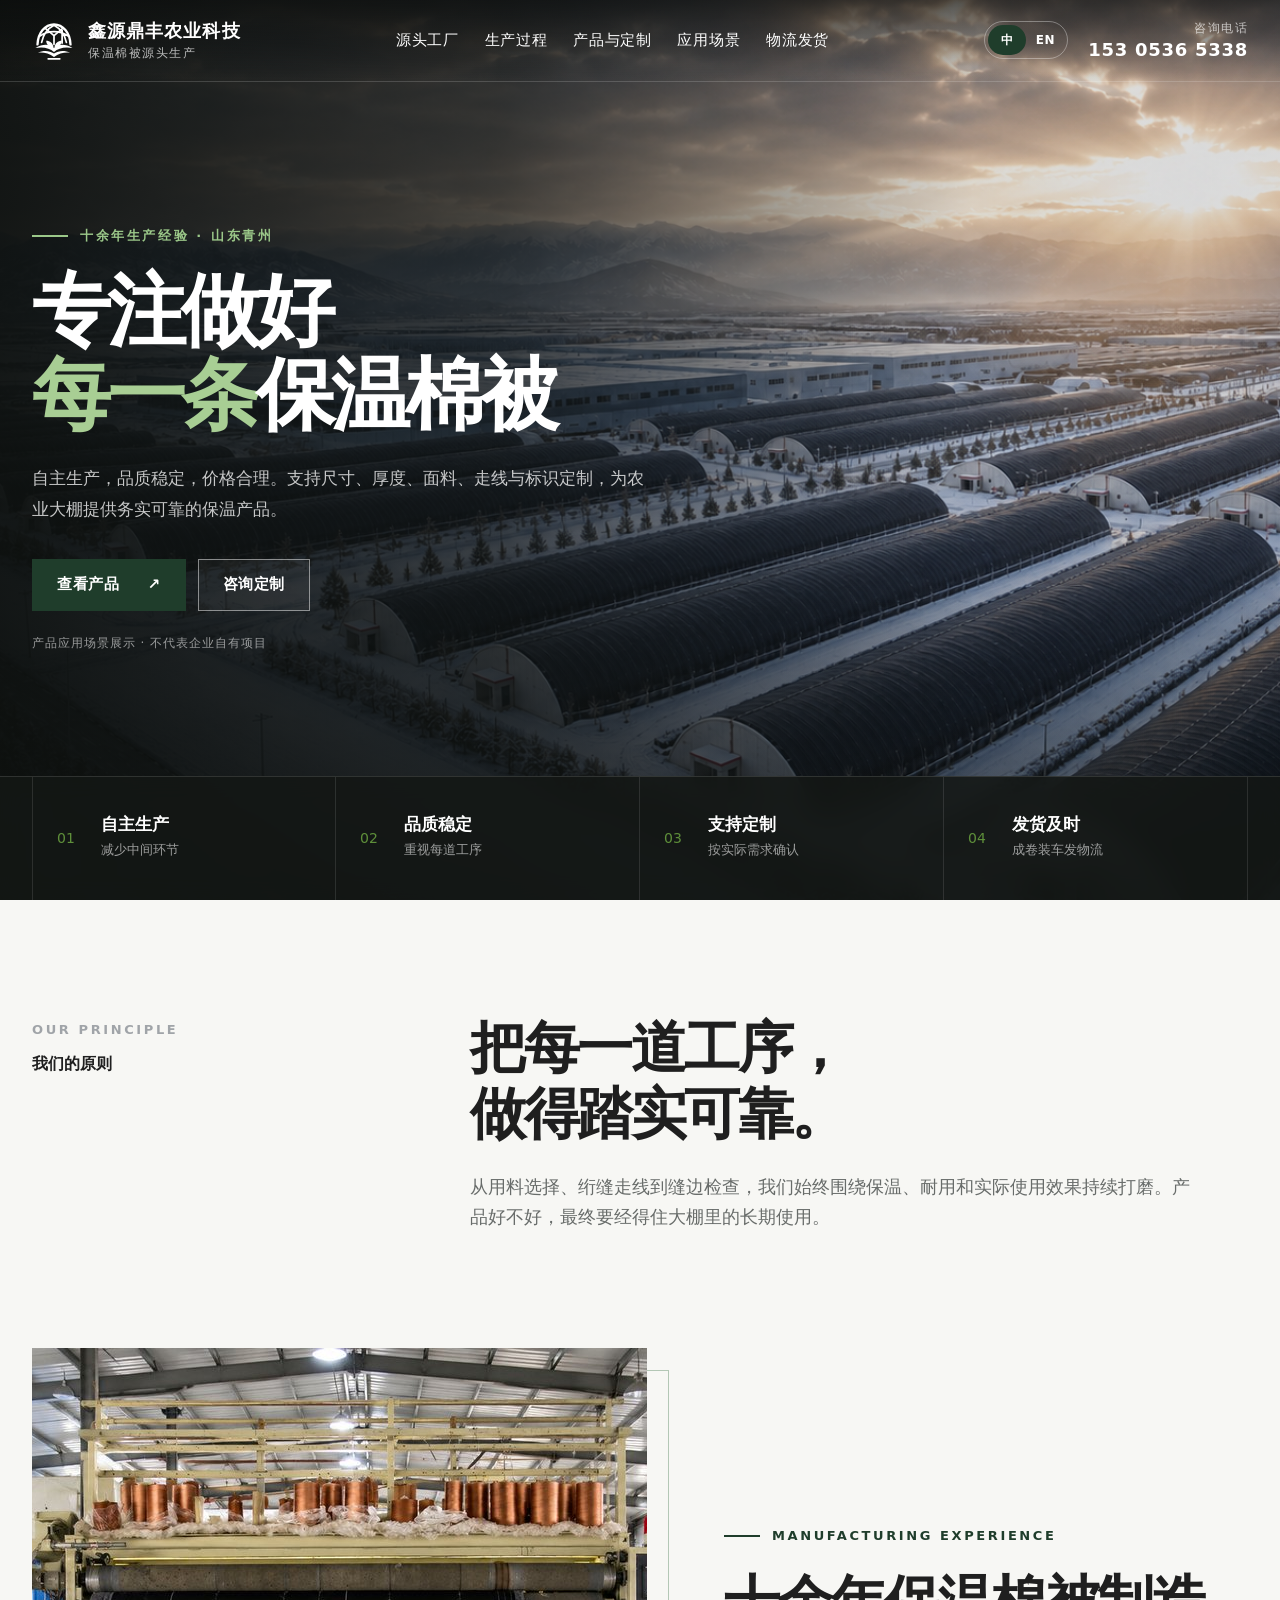
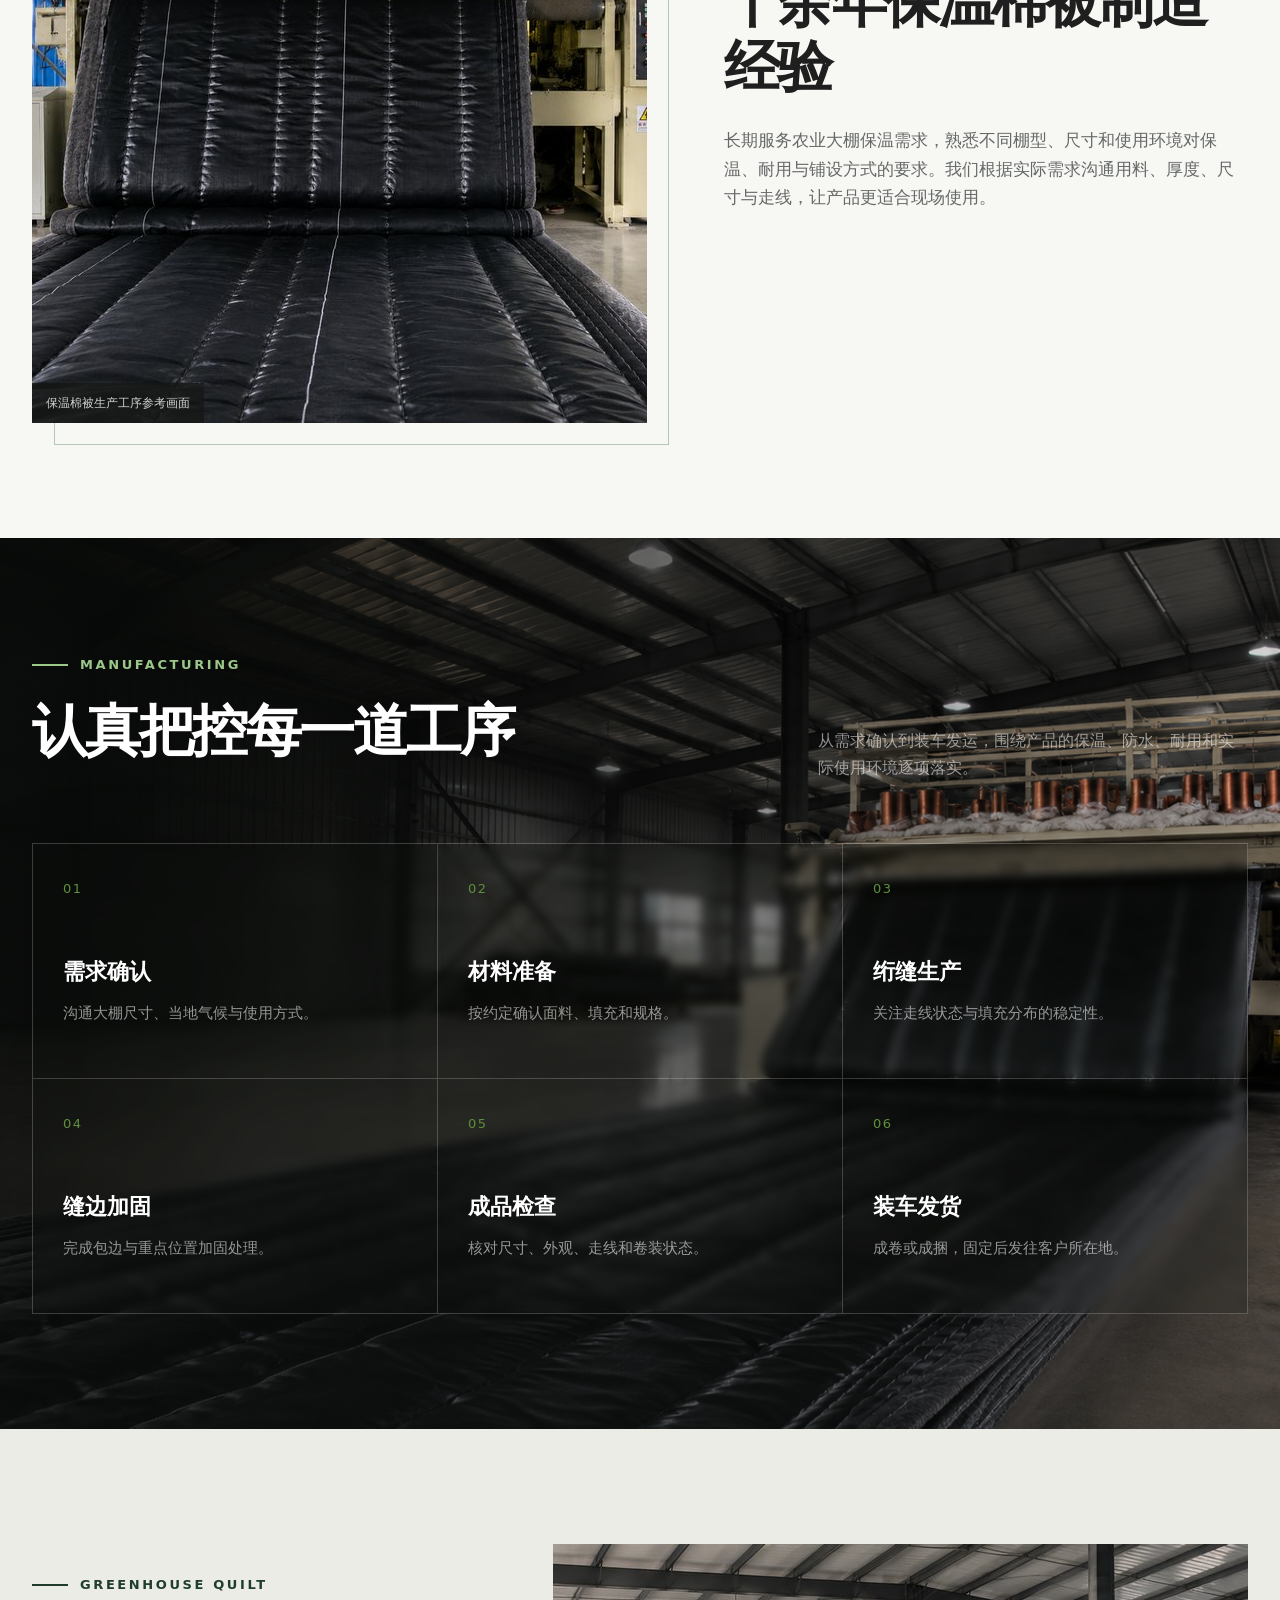
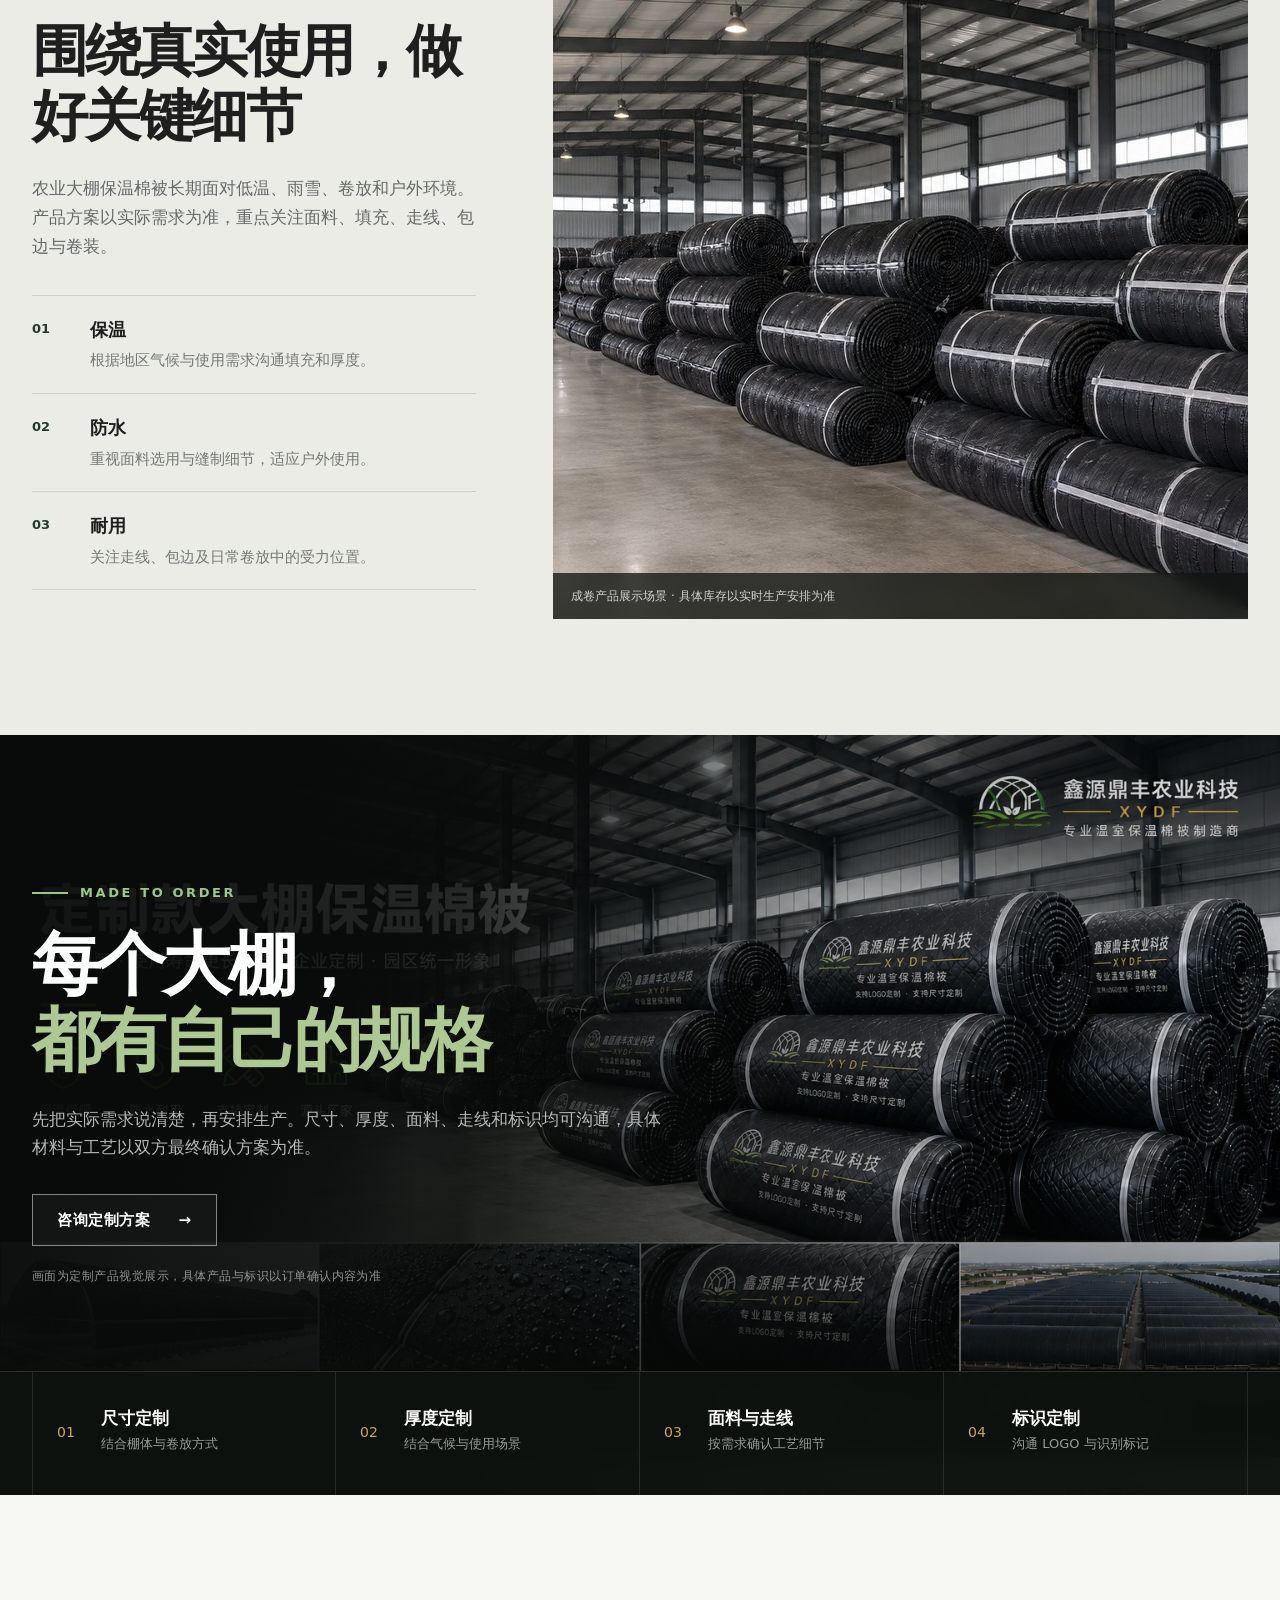
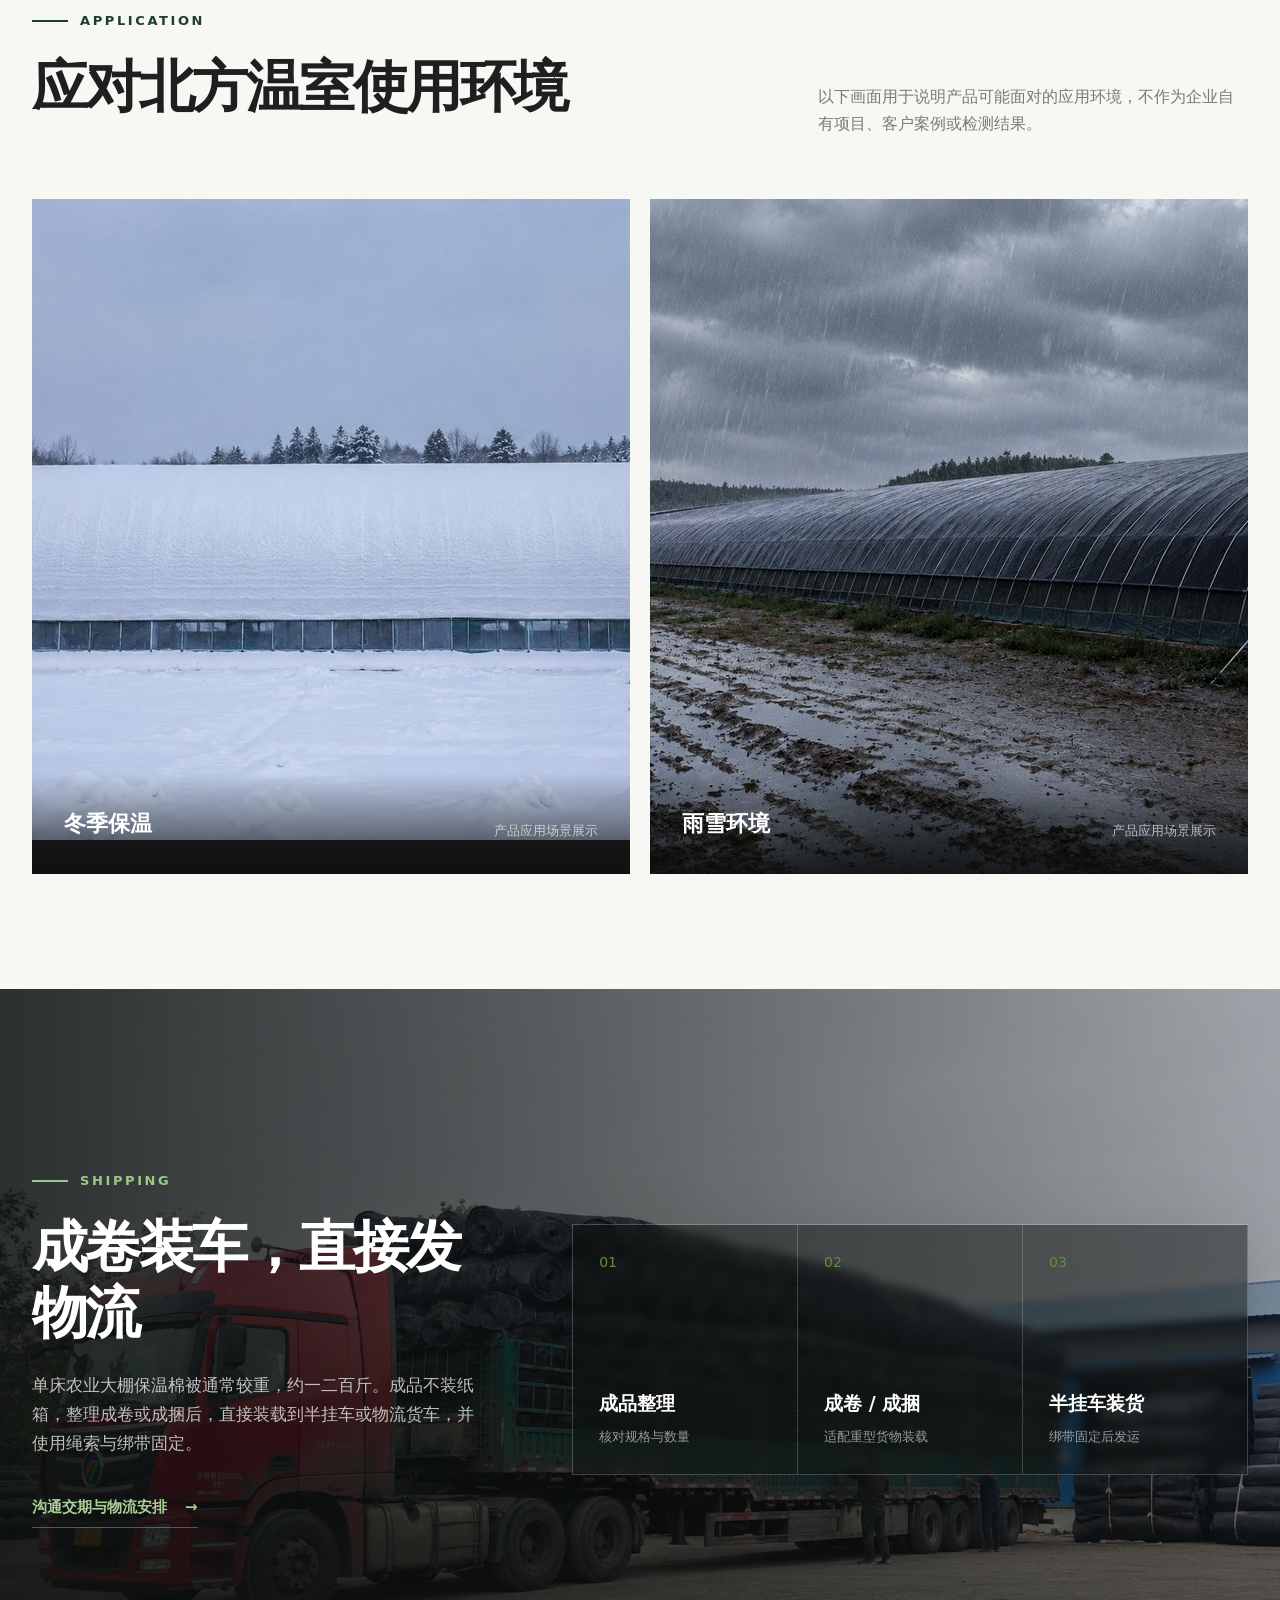
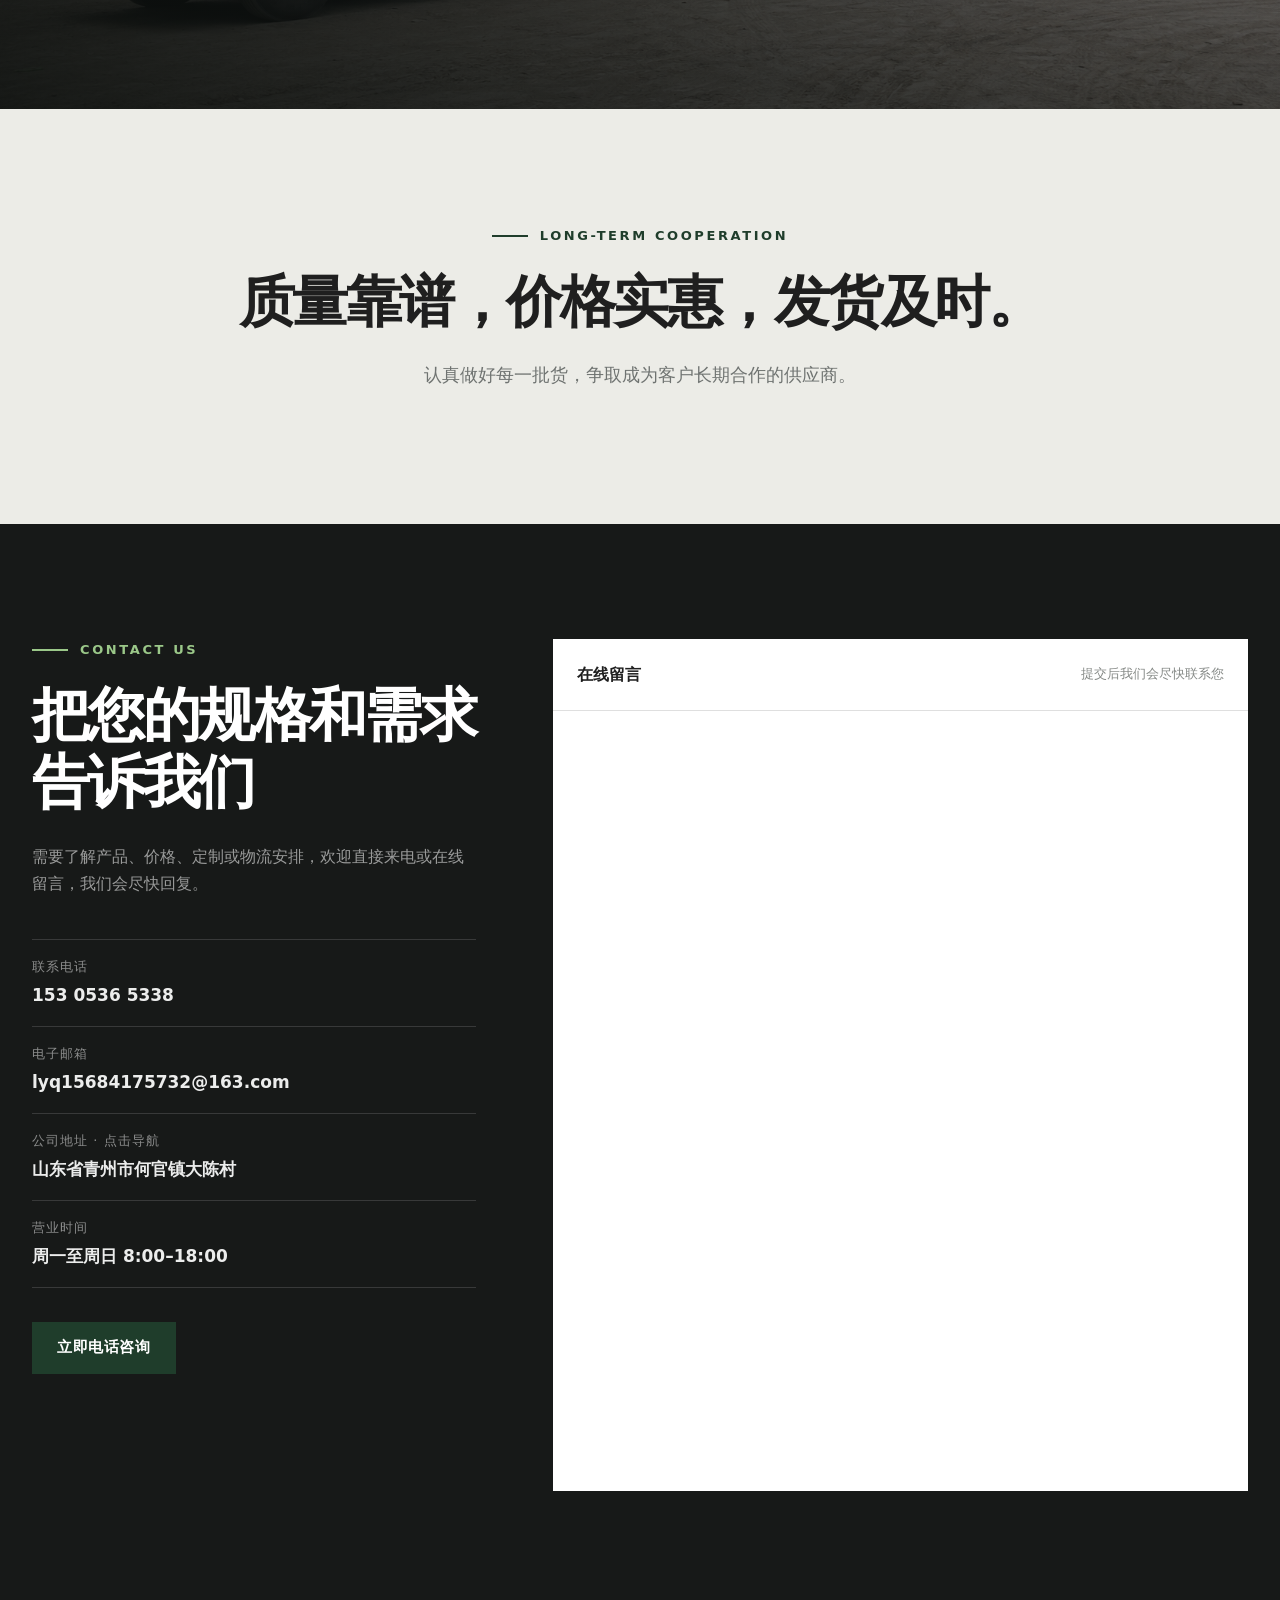
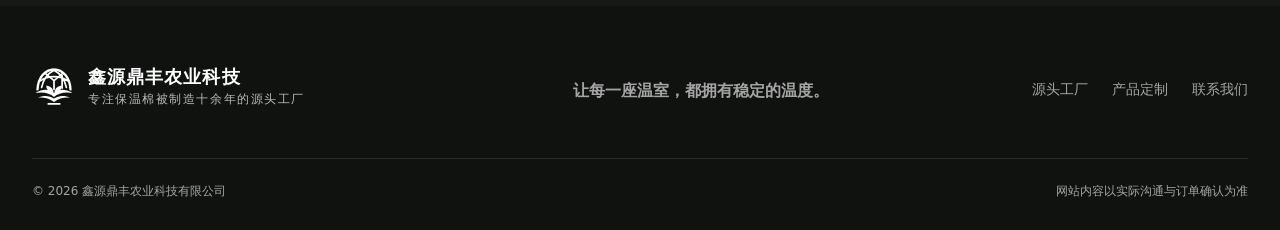
==== commit 2147a3e8: "Update company navigation address" ====
--- a/index.html
+++ b/index.html
@@ -234,7 +234,7 @@
           <div class="contact-list">
             <a href="tel:15305365338"><span>联系电话</span><strong>153 0536 5338</strong></a>
             <a href="mailto:lyq15684175732@163.com"><span>电子邮箱</span><strong>lyq15684175732@163.com</strong></a>
-            <a href="https://www.amap.com/search?query=%E9%9D%92%E5%B7%9E%E5%B8%82%E4%BD%95%E5%AE%98%E9%95%87" target="_blank" rel="noopener"><span>公司地址</span><strong>山东省青州市何官镇</strong></a>
+            <a href="https://uri.amap.com/search?keyword=%E5%B1%B1%E4%B8%9C%E7%9C%81%E9%9D%92%E5%B7%9E%E5%B8%82%E4%BD%95%E5%AE%98%E9%95%87%E5%A4%A7%E9%99%88%E6%9D%91&amp;city=%E6%BD%8D%E5%9D%8A&amp;callnative=1" target="_blank" rel="noopener" title="在高德地图中打开导航"><span>公司地址 · 点击导航</span><strong>山东省青州市何官镇大陈村</strong></a>
             <div><span>营业时间</span><strong>周一至周日 8:00–18:00</strong></div>
           </div>
           <a class="button button--primary" href="tel:15305365338">立即电话咨询</a>
--- a/assets/css/style.css
+++ b/assets/css/style.css
@@ -89,8 +89,8 @@
   cursor: pointer;
 }
 .menu-toggle span { display: block; width: 23px; height: 2px; margin: 6px auto; background: currentColor; transition: transform .25s ease; }
-.menu-toggle[aria-expanded="true"] span:first-child { transform: translateY(4px) rotate(45deg); }
-.menu-toggle[aria-expanded="true"] span:last-child { transform: translateY(-4px) rotate(-45deg); }
+.menu-toggle[aria-expanded="true"] span:first-child { transform: translateY(7px) rotate(45deg); }
+.menu-toggle[aria-expanded="true"] span:last-child { transform: translateY(-7px) rotate(-45deg); }
 .mobile-nav {
   display: none; position: fixed; inset: var(--header) 0 auto; padding: 18px 32px 30px;
   color: var(--ink); background: var(--paper); border-bottom: 1px solid var(--line);
@@ -162,15 +162,33 @@
 .media-note { position: absolute; z-index: 2; left: 0; bottom: 0; margin: 0; padding: 10px 14px; color: rgba(255, 255, 255, .8); background: rgba(20, 23, 21, .76); font-size: 12px; }
 .factory__body .lead, .product__body .lead { margin-bottom: 34px; color: #656967; font-size: 17px; }
 
-.process { color: var(--white); background: var(--ink); }
+.process {
+  position: relative; isolation: isolate; overflow: hidden;
+  color: var(--white); background: var(--ink) url("../img/machine.png") center 48% / cover no-repeat;
+}
+.process::before {
+  content: ""; position: absolute; inset: 0; z-index: -1;
+  background:
+    linear-gradient(90deg, rgba(10, 13, 11, .64) 0%, rgba(10, 13, 11, .36) 46%, rgba(10, 13, 11, .08) 100%),
+    linear-gradient(0deg, rgba(10, 13, 11, .3), rgba(10, 13, 11, .02) 60%, rgba(10, 13, 11, .1));
+}
 .section-heading { display: flex; align-items: end; justify-content: space-between; gap: 60px; margin-bottom: 54px; }
 .section-heading > div { max-width: 760px; }
 .section-heading > p { max-width: 430px; margin: 0 0 8px; color: #777b79; }
 .section-heading--light h2 { color: var(--white); }
 .section-heading--light > p { color: rgba(255, 255, 255, .55); }
-.process-grid { display: grid; grid-template-columns: repeat(3, 1fr); margin: 0; padding: 0; list-style: none; border-top: 1px solid rgba(255, 255, 255, .14); border-left: 1px solid rgba(255, 255, 255, .14); }
-.process-grid li { min-height: 235px; padding: 30px; border-right: 1px solid rgba(255, 255, 255, .14); border-bottom: 1px solid rgba(255, 255, 255, .14); transition: background .3s ease; }
-.process-grid li:hover { background: #282a29; }
+.process-grid {
+  display: grid; grid-template-columns: repeat(3, 1fr); margin: 0; padding: 0; list-style: none;
+  border-top: 1px solid rgba(255, 255, 255, .2); border-left: 1px solid rgba(255, 255, 255, .2);
+  box-shadow: 0 28px 80px rgba(0, 0, 0, .22);
+}
+.process-grid li {
+  min-height: 235px; padding: 30px;
+  background: rgba(13, 16, 14, .27); border-right: 1px solid rgba(255, 255, 255, .2); border-bottom: 1px solid rgba(255, 255, 255, .2);
+  backdrop-filter: blur(4px); -webkit-backdrop-filter: blur(4px);
+  transition: background .3s ease;
+}
+.process-grid li:hover { background: rgba(37, 43, 39, .78); }
 .process-grid span { color: var(--green-bright); font-size: 13px; letter-spacing: .12em; }
 .process-grid h3 { margin: 52px 0 10px; color: var(--white); font-size: 22px; }
 .process-grid p { margin-bottom: 0; color: rgba(255, 255, 255, .56); font-size: 15px; }
@@ -316,31 +334,63 @@
 
 @media (max-width: 760px) {
   :root { --header: 70px; }
-  .shell { width: min(100% - 38px, var(--shell)); }
-  .section-pad { padding-block: 76px; }
-  .brand__mark { width: 38px; height: 38px; }
-  .brand__copy strong { font-size: 16px; }
+  body { overflow-x: clip; }
+  .shell { width: min(100% - 32px, var(--shell)); }
+  .section-pad { padding-block: 70px; }
+  .nav-wrap { gap: 12px; }
+  .brand { gap: 9px; min-width: 0; }
+  .brand__mark { width: 36px; height: 36px; flex: 0 0 auto; }
+  .brand__copy { min-width: 0; }
+  .brand__copy strong { font-size: 15px; white-space: nowrap; }
   .brand__copy small { font-size: 10px; }
+  .menu-toggle { flex: 0 0 44px; }
+  .mobile-nav {
+    max-height: calc(100svh - var(--header));
+    padding: 14px 24px calc(24px + env(safe-area-inset-bottom));
+    overflow-y: auto;
+  }
   .nav-actions > .language-switch { display: none; }
   .mobile-language-switch { display: flex; }
-  .hero { min-height: 760px; height: 100svh; max-height: 900px; }
+  .hero { min-height: 840px; height: max(100svh, 840px); max-height: none; }
   .hero__shade { background: linear-gradient(90deg, rgba(13, 16, 14, .9), rgba(13, 16, 14, .46)), linear-gradient(0deg, rgba(13, 16, 14, .85), transparent 48%); }
-  .hero__inner { height: calc(100% - 108px); }
-  .hero__copy { width: 100%; padding-top: 10px; }
-  .hero h1 { font-size: clamp(46px, 13vw, 68px); }
-  .hero__lead { max-width: 92%; font-size: 15px; }
-  .hero__rail { min-height: 108px; grid-template-columns: repeat(2, 1fr); padding-inline: 19px; }
-  .hero__rail > div { grid-template-columns: 34px auto; padding: 13px 10px; }
-  .hero__rail > div:nth-child(n+3) { display: none; }
+  .hero__inner { height: calc(100% - 190px); }
+  .hero__copy { width: 100%; padding-top: 8px; }
+  .hero .eyebrow { margin-bottom: 16px; font-size: 12px; letter-spacing: .13em; }
+  .hero h1 { margin-bottom: 20px; font-size: clamp(38px, 11.5vw, 54px); line-height: 1.05; }
+  .hero__lead { max-width: 100%; margin-bottom: 24px; font-size: 15px; line-height: 1.7; }
+  .scene-label { margin-top: 16px; line-height: 1.5; }
+  .hero__rail {
+    min-height: 190px;
+    grid-template-columns: repeat(2, minmax(0, 1fr));
+    grid-template-rows: repeat(2, minmax(92px, 1fr));
+    padding-inline: 0;
+  }
+  .hero__rail > div {
+    min-width: 0;
+    grid-template-columns: 28px minmax(0, 1fr);
+    padding: 12px 10px;
+  }
+  .hero__rail > div:nth-child(n+3) {
+    display: grid;
+    border-top: 1px solid rgba(255, 255, 255, .11);
+  }
+  .hero__rail > div:nth-child(odd) { border-left: 1px solid rgba(255, 255, 255, .11); }
+  .hero__rail strong, .hero__rail small { min-width: 0; overflow-wrap: anywhere; }
   .manifesto__grid { grid-template-columns: 1fr; gap: 22px; }
-  .manifesto__copy h2, .factory h2, .section-heading h2, .product h2, .shipping h2, .cooperation h2, .contact h2 { font-size: 38px; }
+  .manifesto__copy h2, .factory h2, .section-heading h2, .product h2, .shipping h2, .cooperation h2, .contact h2 { font-size: clamp(32px, 9.5vw, 38px); }
   .manifesto__copy p { font-size: 16px; }
-  .factory__grid { gap: 62px; }
+  .factory__grid { gap: 48px; }
   .section-heading { display: block; margin-bottom: 38px; }
   .section-heading > p { margin-top: 20px; }
   .process-grid { grid-template-columns: 1fr 1fr; }
   .process-grid li { min-height: 205px; padding: 22px; }
   .process-grid h3 { margin-top: 36px; }
+  .process { background-position: 64% center; }
+  .process::before {
+    background:
+      linear-gradient(90deg, rgba(10, 13, 11, .64), rgba(10, 13, 11, .22)),
+      linear-gradient(0deg, rgba(10, 13, 11, .38), rgba(10, 13, 11, .05) 58%, rgba(10, 13, 11, .16));
+  }
   .custom {
     min-height: 880px; align-items: start;
     background-size: auto 150%; background-position: 66% top;
@@ -352,17 +402,27 @@
   }
   .custom__inner { padding: 86px 0 250px; }
   .custom__copy { width: 100%; }
-  .custom__copy h2 { font-size: clamp(43px, 12vw, 60px); }
-  .custom__copy > p:not(.eyebrow) { max-width: 92%; font-size: 15px; }
-  .custom__rail { min-height: 208px; grid-template-columns: 1fr 1fr; padding-inline: 19px; }
-  .custom__rail > div { grid-template-columns: 34px auto; padding: 12px 10px; }
+  .custom__copy h2 { font-size: clamp(38px, 11vw, 54px); }
+  .custom__copy > p:not(.eyebrow) { max-width: 100%; font-size: 15px; }
+  .custom__rail {
+    min-height: 220px;
+    grid-template-columns: repeat(2, minmax(0, 1fr));
+    grid-template-rows: repeat(2, minmax(108px, 1fr));
+    padding-inline: 0;
+  }
+  .custom__rail > div {
+    min-width: 0;
+    grid-template-columns: 28px minmax(0, 1fr);
+    padding: 12px 10px;
+  }
   .custom__rail > div:nth-child(3) { border-left: 1px solid rgba(255, 255, 255, .11); border-top: 1px solid rgba(255, 255, 255, .11); }
   .custom__rail > div:nth-child(4) { border-top: 1px solid rgba(255, 255, 255, .11); }
   .custom__rail strong { font-size: 15px; }
   .custom__rail small { font-size: 11px; }
+  .custom__rail strong, .custom__rail small { min-width: 0; overflow-wrap: anywhere; }
   .application-grid { grid-template-columns: 1fr; }
   .scene-card img { aspect-ratio: 1.35 / 1; }
-  .scene-card figcaption { padding: 24px; }
+  .scene-card figcaption { display: grid; gap: 3px; padding: 22px; }
   .shipping { min-height: 820px; }
   .shipping__image { object-position: 38% center; }
   .shipping__shade {
@@ -371,16 +431,31 @@
       linear-gradient(0deg, rgba(12, 15, 13, .68), rgba(12, 15, 13, .10));
   }
   .shipping__steps { grid-template-columns: 1fr; }
-  .shipping__steps > div { min-height: 150px; }
-  .contact__form { min-height: 880px; }
-  .contact__form iframe { height: 820px; }
+  .shipping__steps > div { min-height: 138px; padding: 22px; }
+  .contact__form { min-height: 1160px; }
+  .contact__form iframe { height: 1100px; }
   .contact__english-card { min-height: 0; }
   .footer__grid { grid-template-columns: 1fr; gap: 28px; }
   .footer nav { flex-wrap: wrap; }
   .footer__bottom { flex-direction: column; }
+  .footer { padding-bottom: calc(92px + env(safe-area-inset-bottom)); }
   .call-fab {
-    position: fixed; z-index: 45; right: 16px; bottom: 16px; display: inline-flex; align-items: center; gap: 8px;
-    min-height: 48px; padding: 0 17px; color: var(--white); background: var(--green); box-shadow: 0 12px 34px rgba(20, 37, 25, .34); font-size: 13px;
+    position: fixed; z-index: 45; right: 12px; bottom: max(12px, env(safe-area-inset-bottom));
+    display: inline-flex; align-items: center; justify-content: center; gap: 7px;
+    min-height: 46px; padding: 0 14px; color: var(--white); background: var(--green);
+    box-shadow: 0 12px 34px rgba(20, 37, 25, .34); font-size: 12px;
+  }
+  html[lang="en"] .hero { min-height: 1000px; height: max(100svh, 1000px); }
+  html[lang="en"] .hero__inner { height: calc(100% - 356px); }
+  html[lang="en"] .hero__rail {
+    min-height: 356px;
+    grid-template-rows: repeat(2, minmax(176px, 1fr));
+  }
+  html[lang="en"] .custom { min-height: 1000px; }
+  html[lang="en"] .custom__inner { padding-bottom: 330px; }
+  html[lang="en"] .custom__rail {
+    min-height: 300px;
+    grid-template-rows: repeat(2, minmax(148px, 1fr));
   }
 }
 
@@ -392,6 +467,12 @@
   .process-grid { grid-template-columns: 1fr; }
   .process-grid li { min-height: 190px; }
   .contact__form-head { display: grid; gap: 3px; }
+  .call-fab { width: 48px; min-height: 48px; padding: 0; border-radius: 50%; }
+  .call-fab strong {
+    position: absolute; width: 1px; height: 1px; padding: 0; margin: -1px;
+    overflow: hidden; clip: rect(0, 0, 0, 0); white-space: nowrap; border: 0;
+  }
+  html[lang="en"] .hero__actions { grid-template-columns: 1fr; }
 }
 
 @media (prefers-reduced-motion: reduce) {
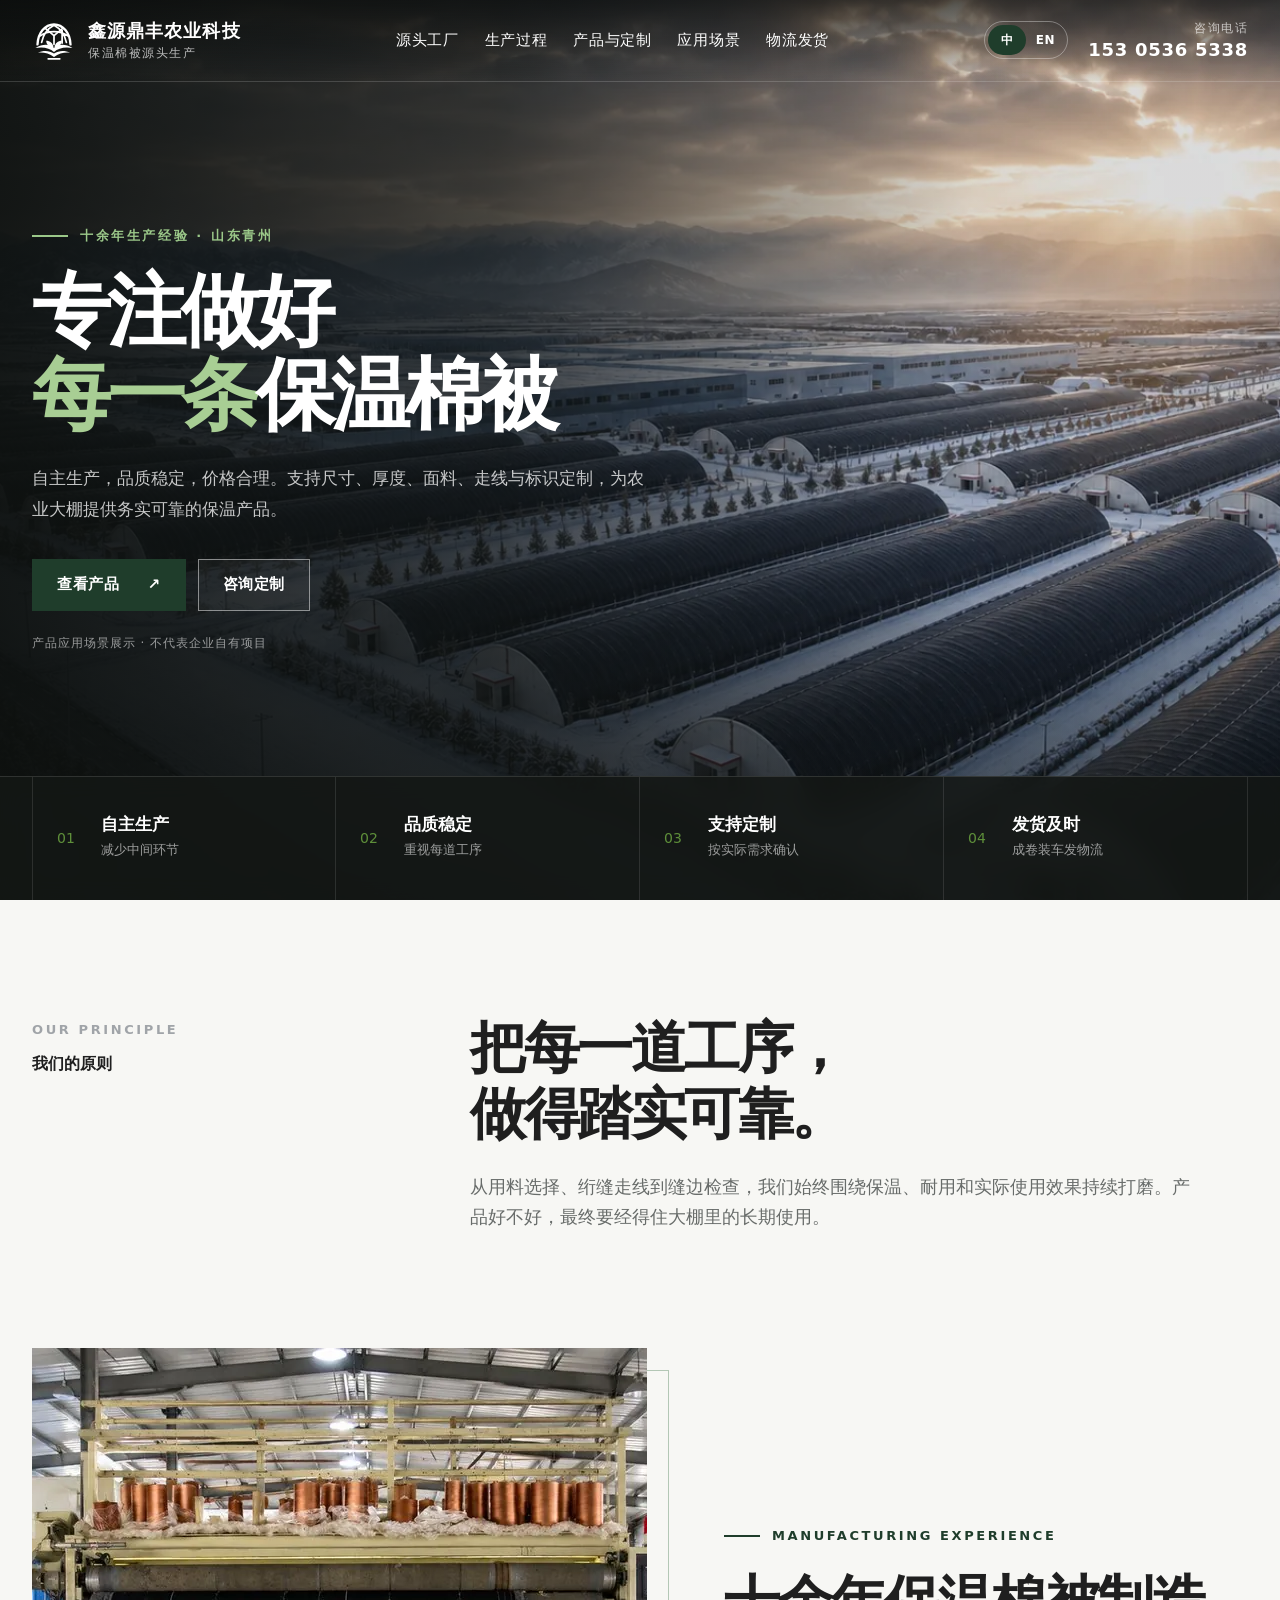
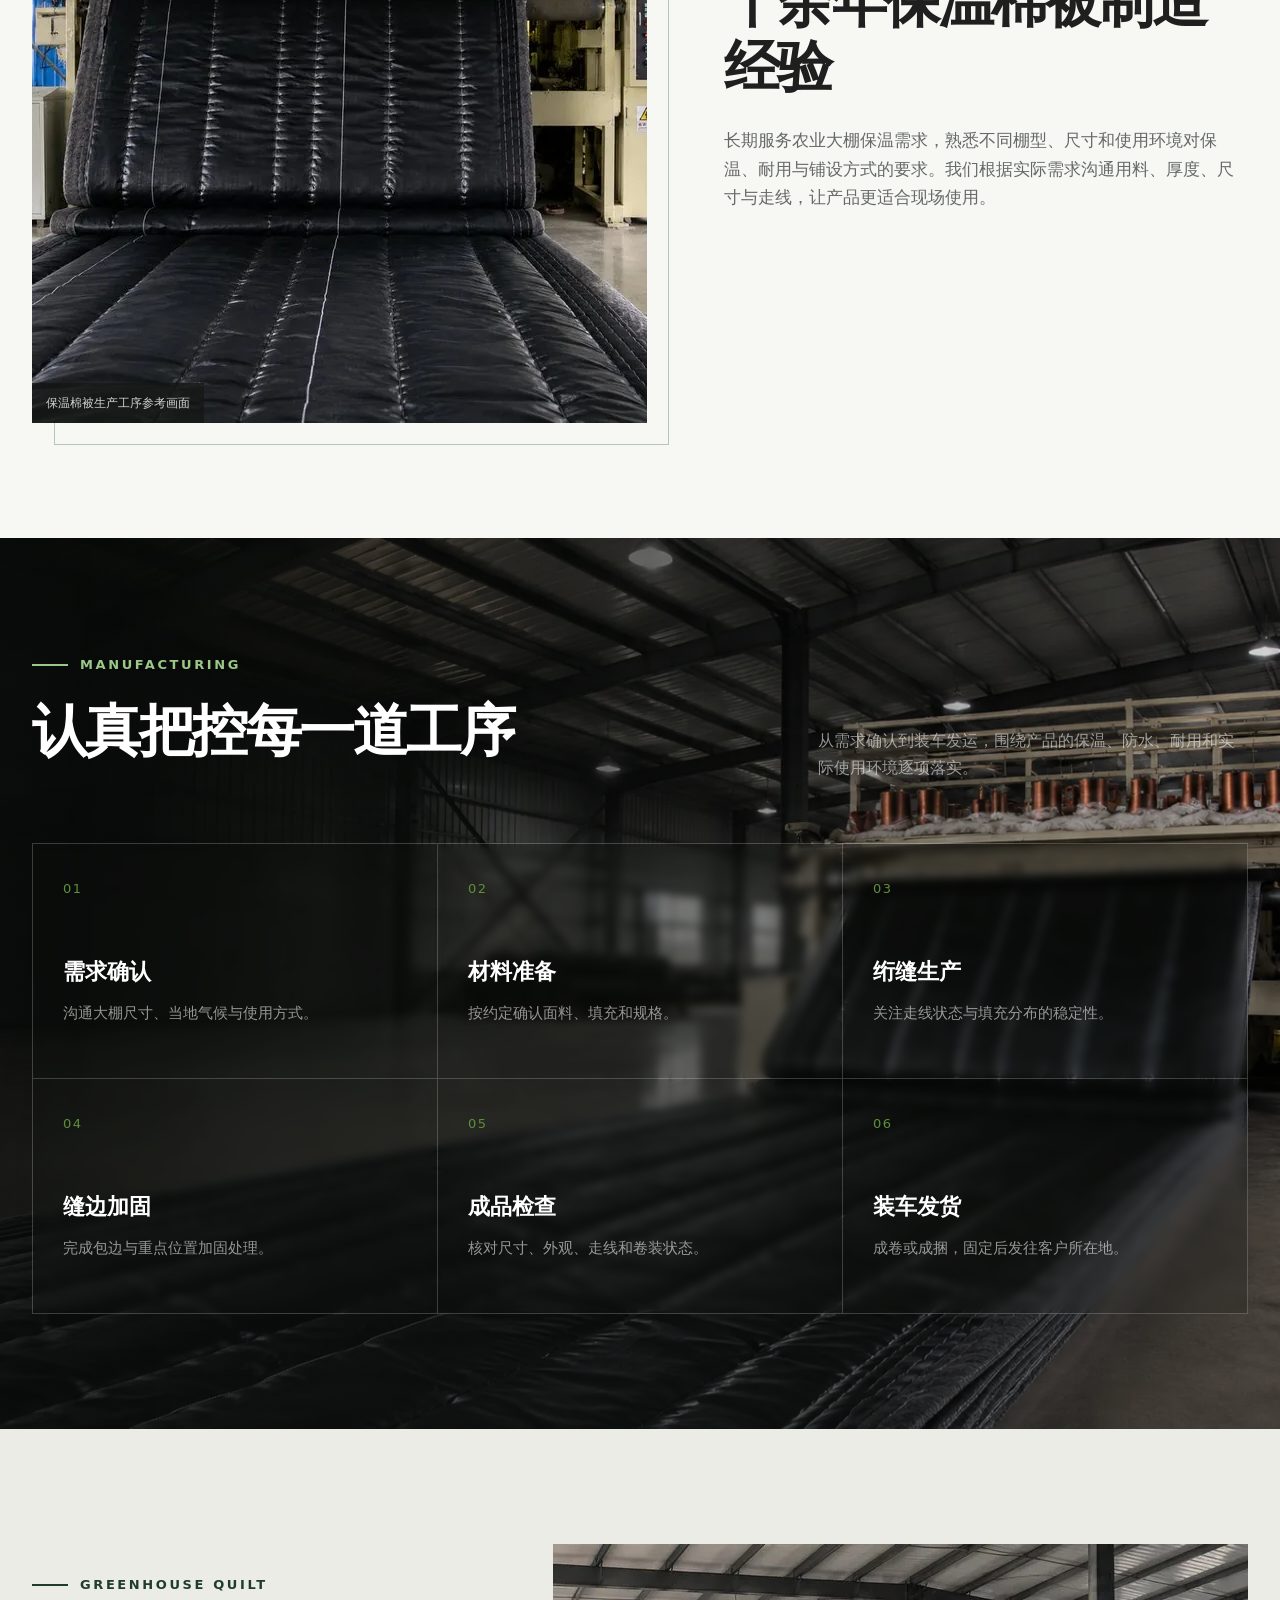
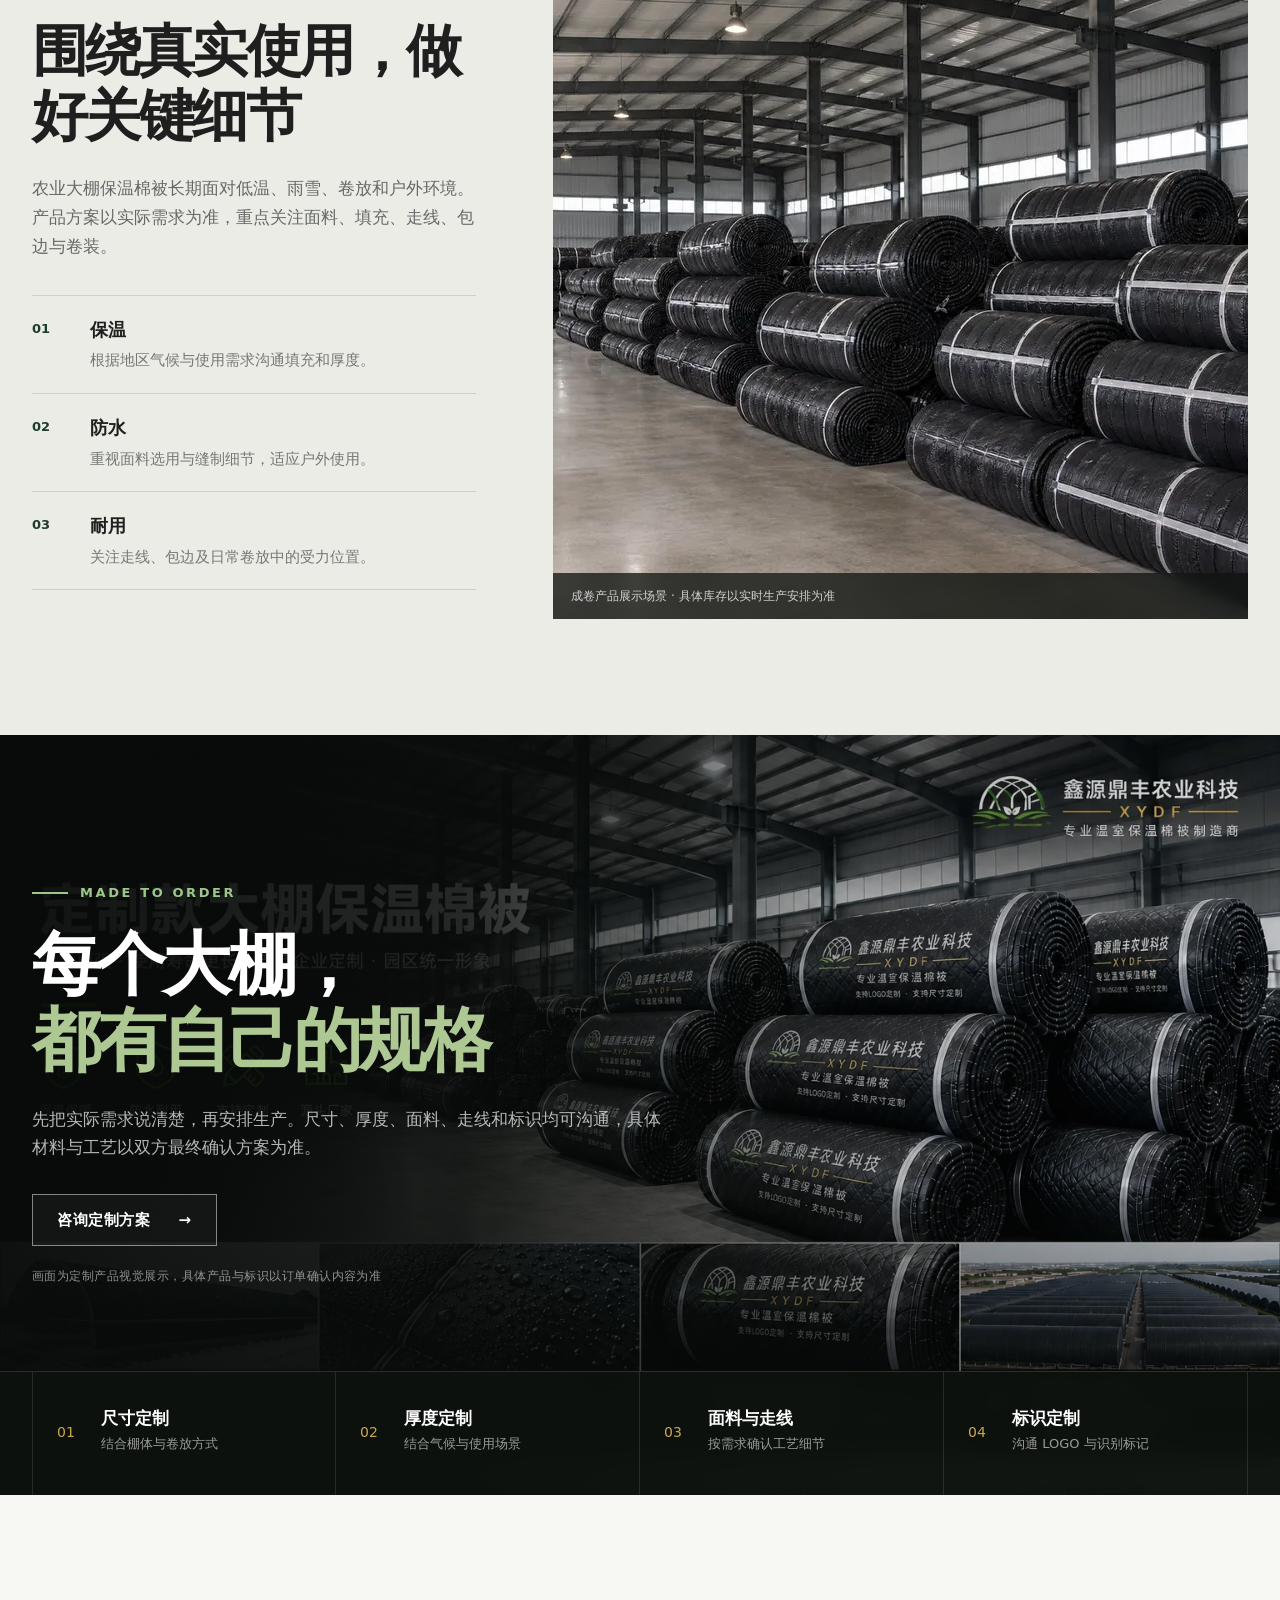
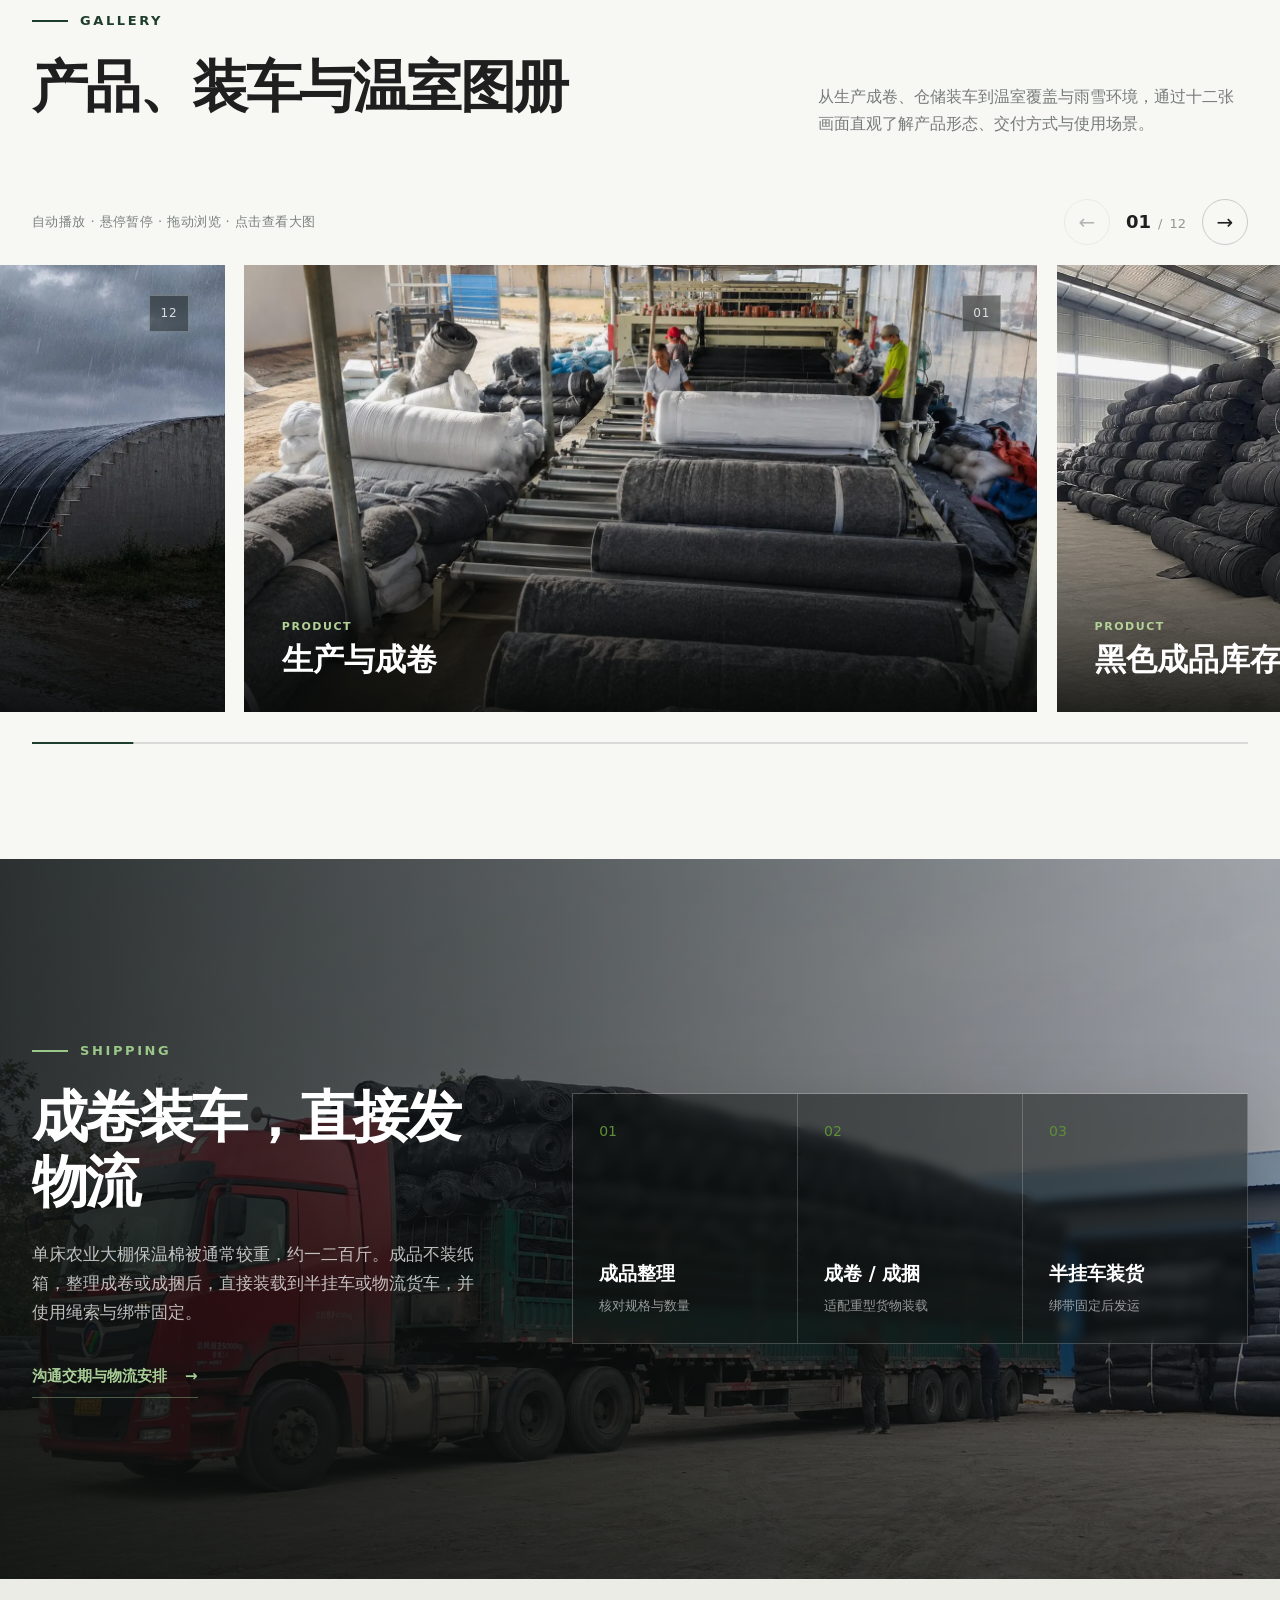
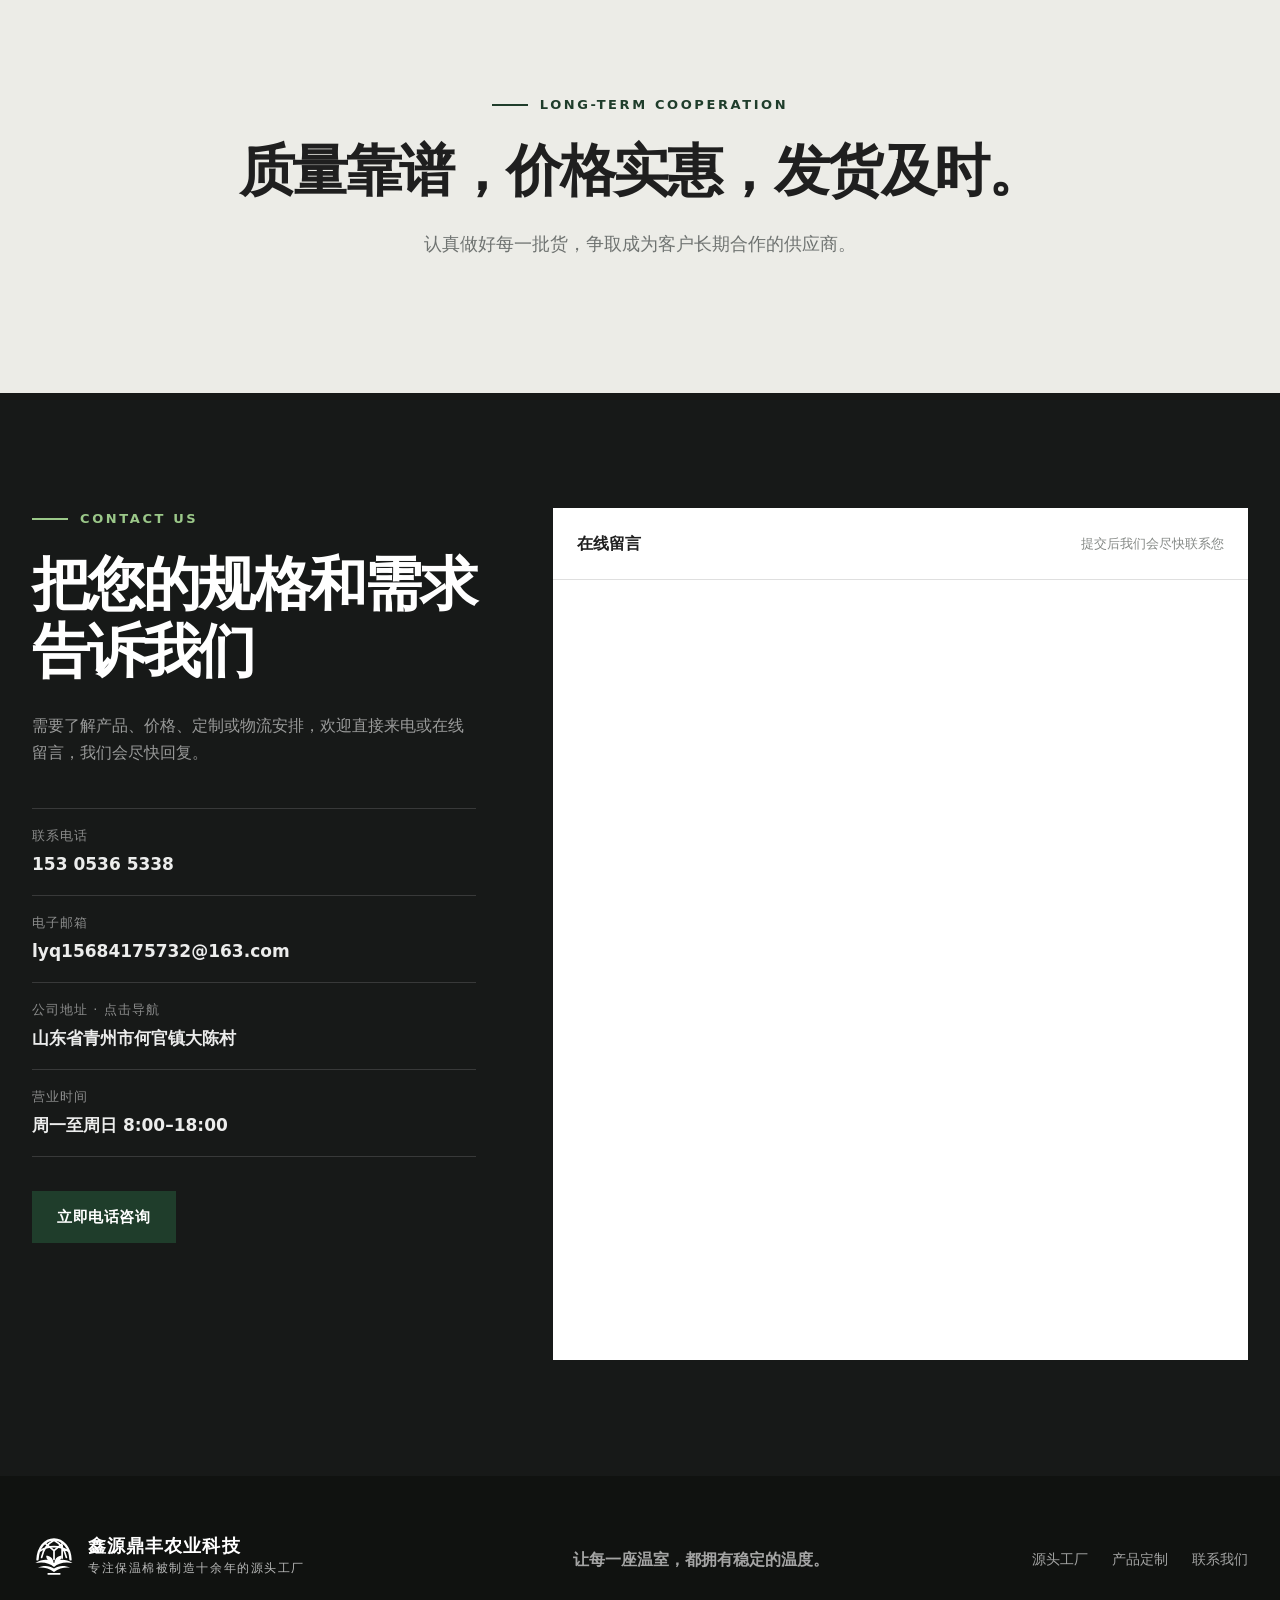
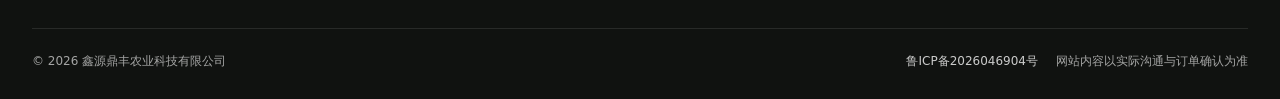
==== commit 5c7500ed: "新增循环产品图册并优化网页图片" ====
--- a/index.html
+++ b/index.html
@@ -14,7 +14,7 @@
   <link rel="alternate" hreflang="en" href="en.html">
   <link rel="alternate" hreflang="x-default" href="index.html">
   <link rel="icon" href="assets/img/logo.svg" type="image/svg+xml">
-  <link rel="preload" href="assets/img/First_photo2_clean.png" as="image" type="image/png" fetchpriority="high">
+  <link rel="preload" href="assets/img/First_photo2_clean.webp" as="image" type="image/webp" fetchpriority="high">
   <link rel="stylesheet" href="assets/css/style.css">
   <script>document.documentElement.classList.add('js');</script>
 </head>
@@ -70,7 +70,7 @@
 
   <main id="main">
     <section class="hero" id="top" aria-labelledby="hero-title">
-      <img class="hero__image" src="assets/img/First_photo2_clean.png" alt="冬季温室覆盖黑色保温棉被的产品应用场景" width="1829" height="860">
+      <img class="hero__image" src="assets/img/First_photo2_clean.webp" alt="冬季温室覆盖黑色保温棉被的产品应用场景" width="1829" height="860">
       <div class="hero__shade"></div>
       <div class="shell hero__inner">
         <div class="hero__copy reveal">
@@ -108,7 +108,7 @@
     <section class="factory section-pad" id="factory" aria-labelledby="factory-title">
       <div class="shell factory__grid">
         <div class="factory__media reveal">
-          <img src="assets/img/factory.jpg" alt="大棚保温棉被生产工序参考画面" width="1200" height="675" loading="lazy">
+          <img src="assets/img/factory.webp" alt="大棚保温棉被生产工序参考画面" width="1200" height="675" loading="lazy">
           <p class="media-note">保温棉被生产工序参考画面</p>
         </div>
         <div class="factory__body reveal">
@@ -152,7 +152,7 @@
           </ul>
         </div>
         <figure class="product__media reveal">
-          <img src="assets/img/product1.jpg" alt="黑色农业大棚保温棉被成卷摆放的产品展示场景" width="1200" height="675" loading="lazy">
+          <img src="assets/img/product1.webp" alt="黑色农业大棚保温棉被成卷摆放的产品展示场景" width="1200" height="675" loading="lazy">
           <figcaption>成卷产品展示场景 · 具体库存以实时生产安排为准</figcaption>
         </figure>
       </div>
@@ -181,26 +181,95 @@
       <div class="shell">
         <div class="section-heading reveal">
           <div>
-            <p class="eyebrow"><span></span>APPLICATION</p>
-            <h2 id="application-title">应对北方温室使用环境</h2>
-          </div>
-          <p>以下画面用于说明产品可能面对的应用环境，不作为企业自有项目、客户案例或检测结果。</p>
-        </div>
-        <div class="application-grid">
-          <figure class="scene-card reveal">
-            <img src="assets/img/snow_image.jpg" alt="大雪天气中温室覆盖黑色保温棉被的应用场景" width="1200" height="641" loading="lazy">
-            <figcaption><span>冬季保温</span><small>产品应用场景展示</small></figcaption>
-          </figure>
-          <figure class="scene-card reveal">
-            <img src="assets/img/rain_image.jpg" alt="降雨天气中温室覆盖黑色保温棉被的应用场景" width="1200" height="675" loading="lazy">
-            <figcaption><span>雨雪环境</span><small>产品应用场景展示</small></figcaption>
-          </figure>
-        </div>
+            <p class="eyebrow"><span></span>GALLERY</p>
+            <h2 id="application-title">产品、装车与温室图册</h2>
+          </div>
+          <p>从生产成卷、仓储装车到温室覆盖与雨雪环境，通过十二张画面直观了解产品形态、交付方式与使用场景。</p>
+        </div>
+      </div>
+
+      <div class="gallery reveal" data-gallery>
+        <div class="shell gallery__toolbar">
+          <p class="gallery__hint">自动播放 · 悬停暂停 · 拖动浏览 · 点击查看大图</p>
+          <div class="gallery__controls">
+            <button class="gallery__arrow" type="button" data-gallery-prev aria-label="上一张图片">←</button>
+            <span class="gallery__counter" aria-live="polite"><strong data-gallery-current>01</strong><span>/</span><span data-gallery-total>12</span></span>
+            <button class="gallery__arrow" type="button" data-gallery-next aria-label="下一张图片">→</button>
+          </div>
+        </div>
+
+        <div class="gallery__viewport" data-gallery-viewport tabindex="0" aria-label="产品、装车与温室横向图册，可使用左右方向键浏览">
+          <div class="gallery__track">
+            <button class="gallery-card" type="button" data-gallery-item aria-label="打开大图：生产与成卷">
+              <img src="assets/img/gallery/01-production.webp" alt="大棚保温棉被生产线上的成卷产品" width="1600" height="900" loading="lazy" decoding="async" draggable="false">
+              <span class="gallery-card__shade"></span><span class="gallery-card__meta"><small>PRODUCT</small><strong>生产与成卷</strong></span><span class="gallery-card__number">01</span>
+            </button>
+            <button class="gallery-card" type="button" data-gallery-item aria-label="打开大图：黑色成品库存">
+              <img src="assets/img/gallery/02-black-rolls.webp" alt="仓库内整齐堆放的黑色成卷保温棉被" width="1448" height="1086" loading="lazy" decoding="async" draggable="false">
+              <span class="gallery-card__shade"></span><span class="gallery-card__meta"><small>PRODUCT</small><strong>黑色成品库存</strong></span><span class="gallery-card__number">02</span>
+            </button>
+            <button class="gallery-card" type="button" data-gallery-item aria-label="打开大图：白色成品成卷">
+              <img src="assets/img/gallery/03-white-rolls.webp" alt="仓库内码放的白色成卷大棚保温棉被" width="1447" height="1087" loading="lazy" decoding="async" draggable="false">
+              <span class="gallery-card__shade"></span><span class="gallery-card__meta"><small>PRODUCT</small><strong>白色成品成卷</strong></span><span class="gallery-card__number">03</span>
+            </button>
+            <button class="gallery-card" type="button" data-gallery-item aria-label="打开大图：装车待发">
+              <img src="assets/img/gallery/04-loading.webp" alt="装满成卷大棚保温棉被的红色货车" width="1600" height="900" loading="lazy" decoding="async" draggable="false">
+              <span class="gallery-card__shade"></span><span class="gallery-card__meta"><small>SHIPPING</small><strong>装车待发</strong></span><span class="gallery-card__number">04</span>
+            </button>
+            <button class="gallery-card" type="button" data-gallery-item aria-label="打开大图：车辆整装">
+              <img src="assets/img/gallery/05-fleet.webp" alt="两辆完成装载等待发运的货车" width="1600" height="900" loading="lazy" decoding="async" draggable="false">
+              <span class="gallery-card__shade"></span><span class="gallery-card__meta"><small>SHIPPING</small><strong>车辆整装</strong></span><span class="gallery-card__number">05</span>
+            </button>
+            <button class="gallery-card" type="button" data-gallery-item aria-label="打开大图：满载固定">
+              <img src="assets/img/gallery/06-secured-load.webp" alt="从车尾查看已经固定的成卷保温棉被" width="1600" height="900" loading="lazy" decoding="async" draggable="false">
+              <span class="gallery-card__shade"></span><span class="gallery-card__meta"><small>SHIPPING</small><strong>满载固定</strong></span><span class="gallery-card__number">06</span>
+            </button>
+            <button class="gallery-card" type="button" data-gallery-item aria-label="打开大图：成品发运">
+              <img src="assets/img/gallery/07-dispatch.webp" alt="装载成卷产品准备发运的货车" width="1600" height="900" loading="lazy" decoding="async" draggable="false">
+              <span class="gallery-card__shade"></span><span class="gallery-card__meta"><small>SHIPPING</small><strong>成品发运</strong></span><span class="gallery-card__number">07</span>
+            </button>
+            <button class="gallery-card" type="button" data-gallery-item aria-label="打开大图：产品与应用总览">
+              <img src="assets/img/gallery/08-overview.webp" alt="产品装车、仓储和温室应用组合画面" width="1600" height="900" loading="lazy" decoding="async" draggable="false">
+              <span class="gallery-card__shade"></span><span class="gallery-card__meta"><small>OVERVIEW</small><strong>产品与应用总览</strong></span><span class="gallery-card__number">08</span>
+            </button>
+            <button class="gallery-card" type="button" data-gallery-item aria-label="打开大图：温室覆盖全景">
+              <img src="assets/img/gallery/09-greenhouse-overview.webp" alt="多座温室整齐排列的覆盖应用全景" width="1600" height="900" loading="lazy" decoding="async" draggable="false">
+              <span class="gallery-card__shade"></span><span class="gallery-card__meta"><small>GREENHOUSE</small><strong>温室覆盖全景</strong></span><span class="gallery-card__number">09</span>
+            </button>
+            <button class="gallery-card" type="button" data-gallery-item aria-label="打开大图：温室成排应用">
+              <img src="assets/img/gallery/10-greenhouse-row.webp" alt="成排温室覆盖产品的应用画面" width="1600" height="900" loading="lazy" decoding="async" draggable="false">
+              <span class="gallery-card__shade"></span><span class="gallery-card__meta"><small>GREENHOUSE</small><strong>温室成排应用</strong></span><span class="gallery-card__number">10</span>
+            </button>
+            <button class="gallery-card" type="button" data-gallery-item aria-label="打开大图：冬季保温">
+              <img src="assets/img/snow_image.webp" alt="大雪天气中的温室冬季应用场景" width="1200" height="641" loading="lazy" decoding="async" draggable="false">
+              <span class="gallery-card__shade"></span><span class="gallery-card__meta"><small>WEATHER</small><strong>冬季保温</strong></span><span class="gallery-card__number">11</span>
+            </button>
+            <button class="gallery-card" type="button" data-gallery-item aria-label="打开大图：雨雪环境">
+              <img src="assets/img/rain_image.webp" alt="阴雨天气中的温室覆盖应用场景" width="1200" height="675" loading="lazy" decoding="async" draggable="false">
+              <span class="gallery-card__shade"></span><span class="gallery-card__meta"><small>WEATHER</small><strong>雨雪环境</strong></span><span class="gallery-card__number">12</span>
+            </button>
+          </div>
+        </div>
+
+        <div class="shell"><div class="gallery__progress" aria-hidden="true"><span data-gallery-progress></span></div></div>
+
+        <dialog class="gallery-lightbox" data-gallery-lightbox aria-label="产品图册大图查看">
+          <div class="gallery-lightbox__panel">
+            <button class="gallery-lightbox__close" type="button" data-gallery-close aria-label="关闭大图">×</button>
+            <button class="gallery-lightbox__arrow gallery-lightbox__arrow--prev" type="button" data-lightbox-prev aria-label="上一张大图">←</button>
+            <figure class="gallery-lightbox__figure" data-lightbox-stage>
+              <img src="assets/img/gallery/01-production.webp" alt="" data-lightbox-image>
+              <figcaption><span data-lightbox-category>PRODUCT</span><strong data-lightbox-title>生产与成卷</strong></figcaption>
+            </figure>
+            <button class="gallery-lightbox__arrow gallery-lightbox__arrow--next" type="button" data-lightbox-next aria-label="下一张大图">→</button>
+            <span class="gallery-lightbox__counter"><strong data-lightbox-current>01</strong> / <span data-lightbox-total>12</span></span>
+          </div>
+        </dialog>
       </div>
     </section>
 
     <section class="shipping section-pad" id="shipping" aria-labelledby="shipping-title">
-      <img class="shipping__image" src="assets/img/load1.png" alt="满载成卷大棚保温棉被的半挂车准备发运" width="1680" height="945" loading="lazy">
+      <img class="shipping__image" src="assets/img/load1.webp" alt="满载成卷大棚保温棉被的半挂车准备发运" width="1680" height="945" loading="lazy">
       <div class="shipping__shade"></div>
       <div class="shell shipping__grid">
         <div class="shipping__copy reveal">
@@ -263,7 +332,10 @@
     </div>
     <div class="shell footer__bottom">
       <span>© <span data-year></span> 鑫源鼎丰农业科技有限公司</span>
-      <span>网站内容以实际沟通与订单确认为准</span>
+      <span class="footer__legal">
+        <a href="https://beian.miit.gov.cn/" target="_blank" rel="noopener">鲁ICP备2026046904号</a>
+        <span>网站内容以实际沟通与订单确认为准</span>
+      </span>
     </div>
   </footer>
 
--- a/assets/css/style.css
+++ b/assets/css/style.css
@@ -164,7 +164,7 @@
 
 .process {
   position: relative; isolation: isolate; overflow: hidden;
-  color: var(--white); background: var(--ink) url("../img/machine.png") center 48% / cover no-repeat;
+  color: var(--white); background: var(--ink) url("../img/machine.webp") center 48% / cover no-repeat;
 }
 .process::before {
   content: ""; position: absolute; inset: 0; z-index: -1;
@@ -206,7 +206,7 @@
 
 .custom {
   position: relative; min-height: 760px; display: grid; align-items: center; overflow: hidden;
-  color: var(--white); background: #111512 url("../img/image_Custom.png") center top / cover no-repeat;
+  color: var(--white); background: #111512 url("../img/image_Custom.webp") center top / cover no-repeat;
 }
 .custom__shade {
   position: absolute; inset: 0;
@@ -237,14 +237,69 @@
 .custom__rail strong { align-self: end; color: var(--white); font-size: 17px; }
 .custom__rail small { align-self: start; color: rgba(255, 255, 255, .58); font-size: 13px; }
 
-.application { background: var(--paper); }
-.application-grid { display: grid; grid-template-columns: 1fr 1fr; gap: 20px; }
-.scene-card { position: relative; margin: 0; overflow: hidden; background: var(--ink); }
-.scene-card img { width: 100%; aspect-ratio: 1.42 / 1; object-fit: cover; transition: transform .8s var(--ease), opacity .4s ease; }
-.scene-card:hover img { transform: scale(1.025); opacity: .9; }
-.scene-card figcaption { position: absolute; inset: auto 0 0; display: flex; align-items: end; justify-content: space-between; padding: 32px; color: var(--white); background: linear-gradient(transparent, rgba(12, 14, 13, .82)); }
-.scene-card figcaption span { font-size: 22px; font-weight: 800; }
-.scene-card figcaption small { color: rgba(255, 255, 255, .66); font-size: 13px; }
+.application { background: var(--paper); overflow: hidden; }
+.gallery { --gallery-progress: 8.333%; }
+.gallery__toolbar { display: flex; align-items: center; justify-content: space-between; gap: 28px; margin-bottom: 20px; }
+.gallery__hint { margin: 0; color: #7c817d; font-size: 13px; letter-spacing: .035em; }
+.gallery__controls { display: flex; align-items: center; gap: 10px; }
+.gallery__arrow {
+  width: 46px; height: 46px; display: grid; place-items: center; padding: 0;
+  color: var(--ink); background: transparent; border: 1px solid #c8ccc8; border-radius: 50%;
+  font: inherit; font-size: 20px; cursor: pointer; transition: color .25s ease, background .25s ease, border-color .25s ease, opacity .25s ease;
+}
+.gallery__arrow:hover:not(:disabled) { color: var(--white); background: var(--green); border-color: var(--green); }
+.gallery__arrow:disabled { opacity: .3; cursor: default; }
+.gallery__counter { min-width: 72px; display: inline-flex; align-items: baseline; justify-content: center; gap: 7px; color: #929792; font-size: 13px; }
+.gallery__counter strong { color: var(--ink); font-size: 18px; }
+.gallery__viewport {
+  width: 100%; padding: 0 max(16px, calc((100vw - var(--shell)) / 2)) 28px;
+  overflow-x: auto; overflow-y: hidden; overscroll-behavior-x: contain; scroll-snap-type: x mandatory; scroll-padding-inline: max(16px, calc((100vw - var(--shell)) / 2));
+  scrollbar-width: none; cursor: grab; touch-action: pan-y; -webkit-overflow-scrolling: touch;
+}
+.gallery__viewport::-webkit-scrollbar { display: none; }
+.gallery__viewport.is-dragging,
+.gallery__viewport.is-animating { scroll-snap-type: none; scroll-behavior: auto; }
+.gallery__viewport.is-dragging { cursor: grabbing; user-select: none; }
+.gallery__track { width: max-content; display: flex; gap: clamp(14px, 1.5vw, 24px); }
+.gallery-card {
+  font: inherit;
+  position: relative; flex: 0 0 clamp(360px, 62vw, 900px); aspect-ratio: 16 / 9; padding: 0;
+  color: var(--white); background: #171a18; border: 0; overflow: hidden; scroll-snap-align: center;
+  text-align: left; cursor: zoom-in; isolation: isolate;
+}
+.gallery-card img { position: absolute; inset: 0; z-index: -2; width: 100%; height: 100%; object-fit: cover; transition: transform .75s var(--ease), filter .4s ease; }
+.gallery-card:hover img { transform: scale(1.025); filter: brightness(.92); }
+.gallery-card__shade { position: absolute; inset: 0; z-index: -1; background: linear-gradient(180deg, rgba(8, 10, 9, .04) 42%, rgba(8, 10, 9, .88) 100%); }
+.gallery-card__meta { position: absolute; left: clamp(22px, 3vw, 38px); bottom: clamp(20px, 3vw, 34px); display: grid; gap: 6px; }
+.gallery-card__meta small { color: #b2d297; font-size: 11px; font-weight: 800; letter-spacing: .14em; }
+.gallery-card__meta strong { max-width: 620px; color: var(--white); font-size: clamp(22px, 2.4vw, 36px); line-height: 1.15; }
+.gallery-card__number { position: absolute; right: clamp(20px, 3vw, 36px); top: clamp(18px, 2.5vw, 30px); padding: 7px 10px; color: rgba(255, 255, 255, .8); background: rgba(9, 12, 10, .42); border: 1px solid rgba(255, 255, 255, .28); backdrop-filter: blur(8px); font-size: 12px; letter-spacing: .08em; }
+.gallery__progress { height: 2px; margin-top: 2px; background: #d8dbd8; overflow: hidden; }
+.gallery__progress span { display: block; width: 100%; height: 100%; background: var(--green); transform: scaleX(var(--gallery-progress)); transform-origin: left center; transition: transform .35s var(--ease); }
+body.gallery-open { overflow: hidden; }
+.gallery-lightbox {
+  width: min(1180px, calc(100vw - 32px)); max-width: none; height: min(820px, calc(100dvh - 32px)); max-height: none;
+  padding: 0; color: var(--white); background: transparent; border: 0; overflow: visible;
+}
+.gallery-lightbox::backdrop { background: rgba(5, 7, 6, .92); backdrop-filter: blur(10px); }
+.gallery-lightbox__panel { position: relative; width: 100%; height: 100%; display: grid; place-items: center; }
+.gallery-lightbox__figure { width: calc(100% - 132px); height: calc(100% - 92px); margin: 0; display: grid; grid-template-rows: minmax(0, 1fr) auto; gap: 18px; }
+.gallery-lightbox__figure img { width: 100%; height: 100%; min-height: 0; object-fit: contain; user-select: none; }
+.gallery-lightbox__figure figcaption { display: flex; align-items: baseline; justify-content: space-between; gap: 24px; }
+.gallery-lightbox__figure figcaption span { color: #b2d297; font-size: 11px; font-weight: 800; letter-spacing: .14em; }
+.gallery-lightbox__figure figcaption strong { color: var(--white); font-size: clamp(18px, 2.1vw, 28px); }
+.gallery-lightbox__close, .gallery-lightbox__arrow {
+  position: absolute; z-index: 2; width: 48px; height: 48px; display: grid; place-items: center; padding: 0;
+  color: var(--white); background: rgba(255, 255, 255, .07); border: 1px solid rgba(255, 255, 255, .24); border-radius: 50%;
+  font: inherit; cursor: pointer; transition: background .25s ease, border-color .25s ease;
+}
+.gallery-lightbox__close:hover, .gallery-lightbox__arrow:hover { background: var(--green); border-color: var(--green); }
+.gallery-lightbox__close { top: 0; right: 0; font-size: 27px; }
+.gallery-lightbox__arrow { top: 50%; transform: translateY(-50%); font-size: 20px; }
+.gallery-lightbox__arrow--prev { left: 0; }
+.gallery-lightbox__arrow--next { right: 0; }
+.gallery-lightbox__counter { position: absolute; right: 4px; bottom: 0; color: rgba(255, 255, 255, .55); font-size: 13px; letter-spacing: .08em; }
+.gallery-lightbox__counter strong { color: var(--white); }
 
 .shipping {
   position: relative; min-height: 720px; display: flex; align-items: center;
@@ -313,6 +368,9 @@
 .footer nav { display: flex; gap: 24px; font-size: 14px; }
 .footer nav a:hover { color: var(--white); }
 .footer__bottom { display: flex; justify-content: space-between; gap: 20px; margin-top: 42px; padding-top: 22px; border-top: 1px solid rgba(255, 255, 255, .1); font-size: 12px; }
+.footer__legal { display: flex; flex-wrap: wrap; justify-content: flex-end; gap: 8px 18px; }
+.footer__legal a { color: rgba(255, 255, 255, .78); }
+.footer__legal a:hover { color: var(--white); }
 .call-fab { display: none; }
 
 .js .reveal { opacity: 0; transform: translateY(28px); transition: opacity .7s var(--ease), transform .7s var(--ease); }
@@ -420,9 +478,24 @@
   .custom__rail strong { font-size: 15px; }
   .custom__rail small { font-size: 11px; }
   .custom__rail strong, .custom__rail small { min-width: 0; overflow-wrap: anywhere; }
-  .application-grid { grid-template-columns: 1fr; }
-  .scene-card img { aspect-ratio: 1.35 / 1; }
-  .scene-card figcaption { display: grid; gap: 3px; padding: 22px; }
+  .gallery__toolbar { align-items: end; margin-bottom: 16px; }
+  .gallery__hint { max-width: 190px; font-size: 11px; line-height: 1.6; }
+  .gallery__arrow { width: 42px; height: 42px; }
+  .gallery__counter { min-width: 58px; gap: 5px; }
+  .gallery__counter strong { font-size: 16px; }
+  .gallery__viewport { padding-inline: 16px; scroll-padding-inline: 16px; }
+  .gallery-card { flex-basis: 86vw; }
+  .gallery-card__meta { left: 20px; bottom: 19px; }
+  .gallery-card__meta strong { font-size: clamp(19px, 6vw, 26px); }
+  .gallery-card__number { top: 14px; right: 14px; }
+  .gallery-lightbox { width: calc(100vw - 20px); height: calc(100dvh - 20px); }
+  .gallery-lightbox__figure { width: 100%; height: calc(100% - 94px); padding-top: 48px; gap: 12px; }
+  .gallery-lightbox__figure figcaption { display: grid; gap: 5px; padding-inline: 8px; }
+  .gallery-lightbox__close { top: 0; right: 0; width: 44px; height: 44px; }
+  .gallery-lightbox__arrow { top: auto; bottom: 0; width: 44px; height: 44px; transform: none; }
+  .gallery-lightbox__arrow--prev { left: 0; }
+  .gallery-lightbox__arrow--next { right: 0; }
+  .gallery-lightbox__counter { right: 50%; bottom: 13px; transform: translateX(50%); }
   .shipping { min-height: 820px; }
   .shipping__image { object-position: 38% center; }
   .shipping__shade {
@@ -438,6 +511,7 @@
   .footer__grid { grid-template-columns: 1fr; gap: 28px; }
   .footer nav { flex-wrap: wrap; }
   .footer__bottom { flex-direction: column; }
+  .footer__legal { justify-content: flex-start; }
   .footer { padding-bottom: calc(92px + env(safe-area-inset-bottom)); }
   .call-fab {
     position: fixed; z-index: 45; right: 12px; bottom: max(12px, env(safe-area-inset-bottom));
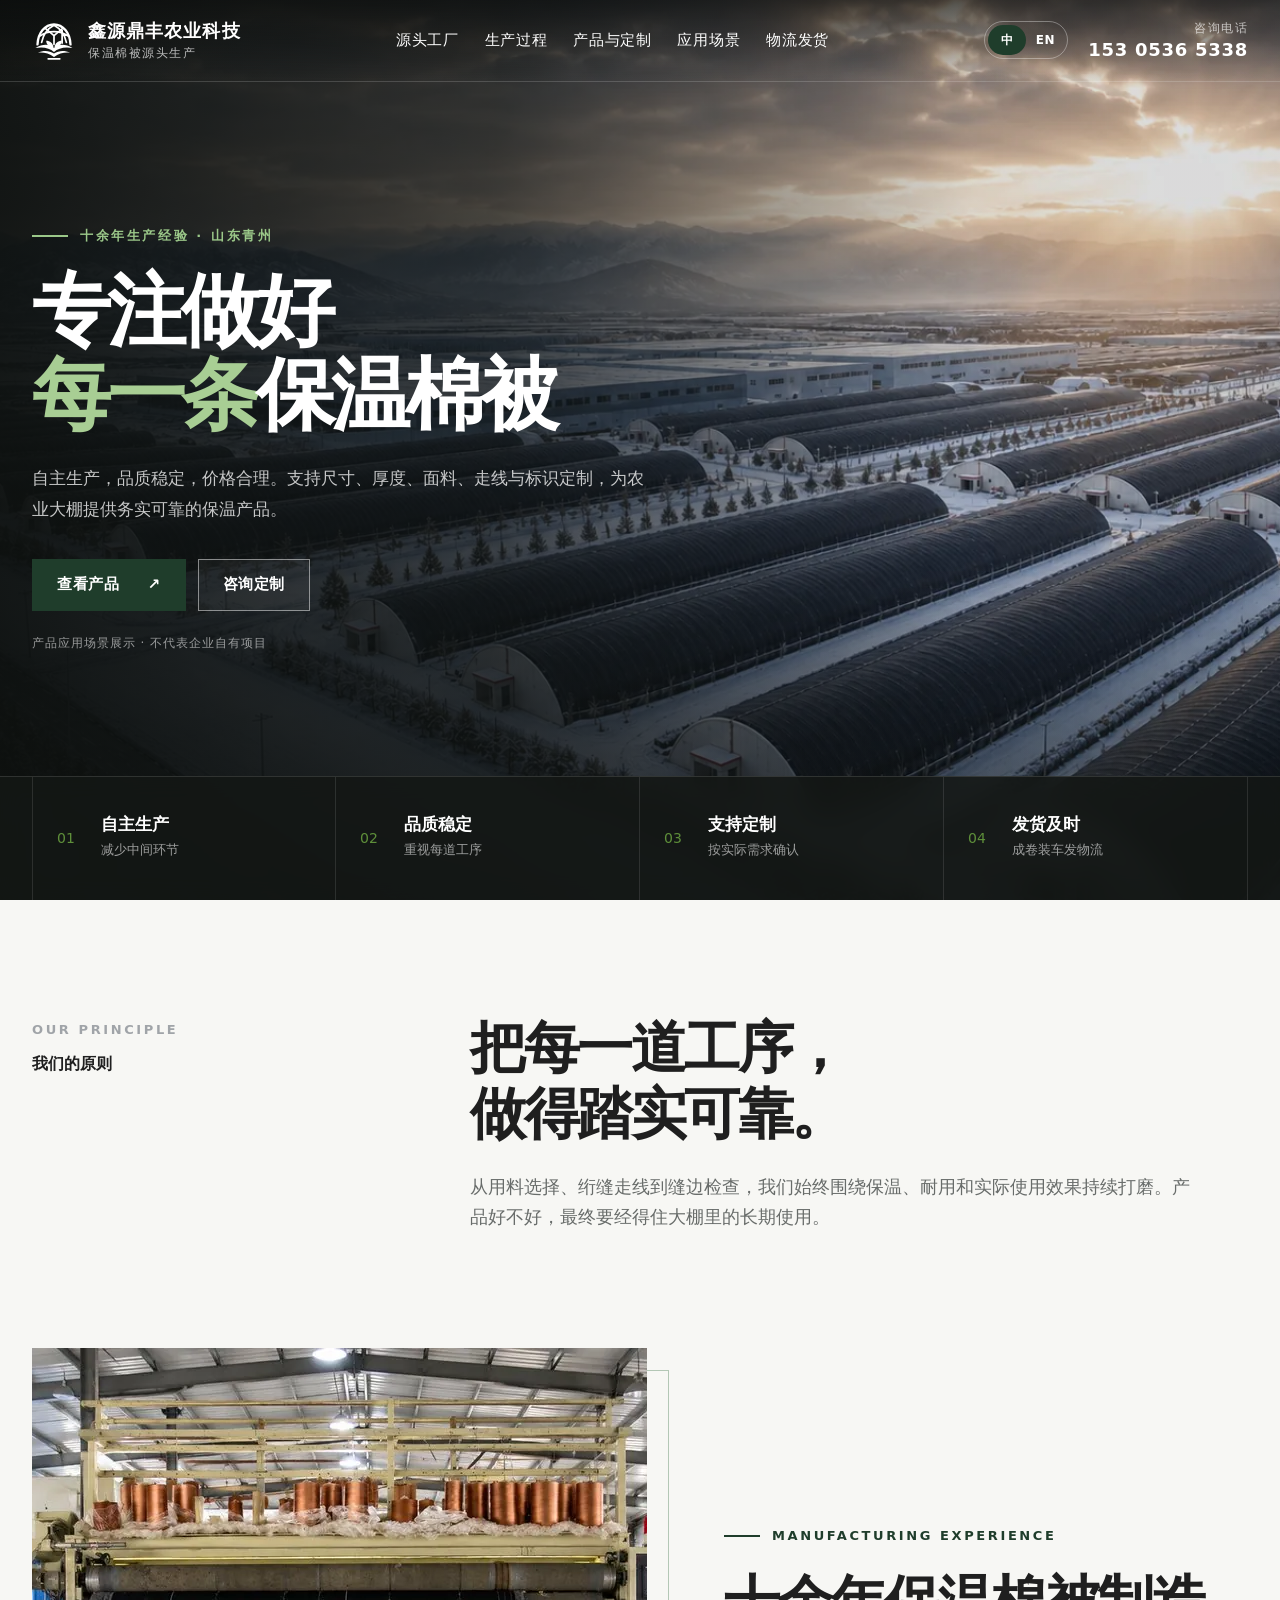
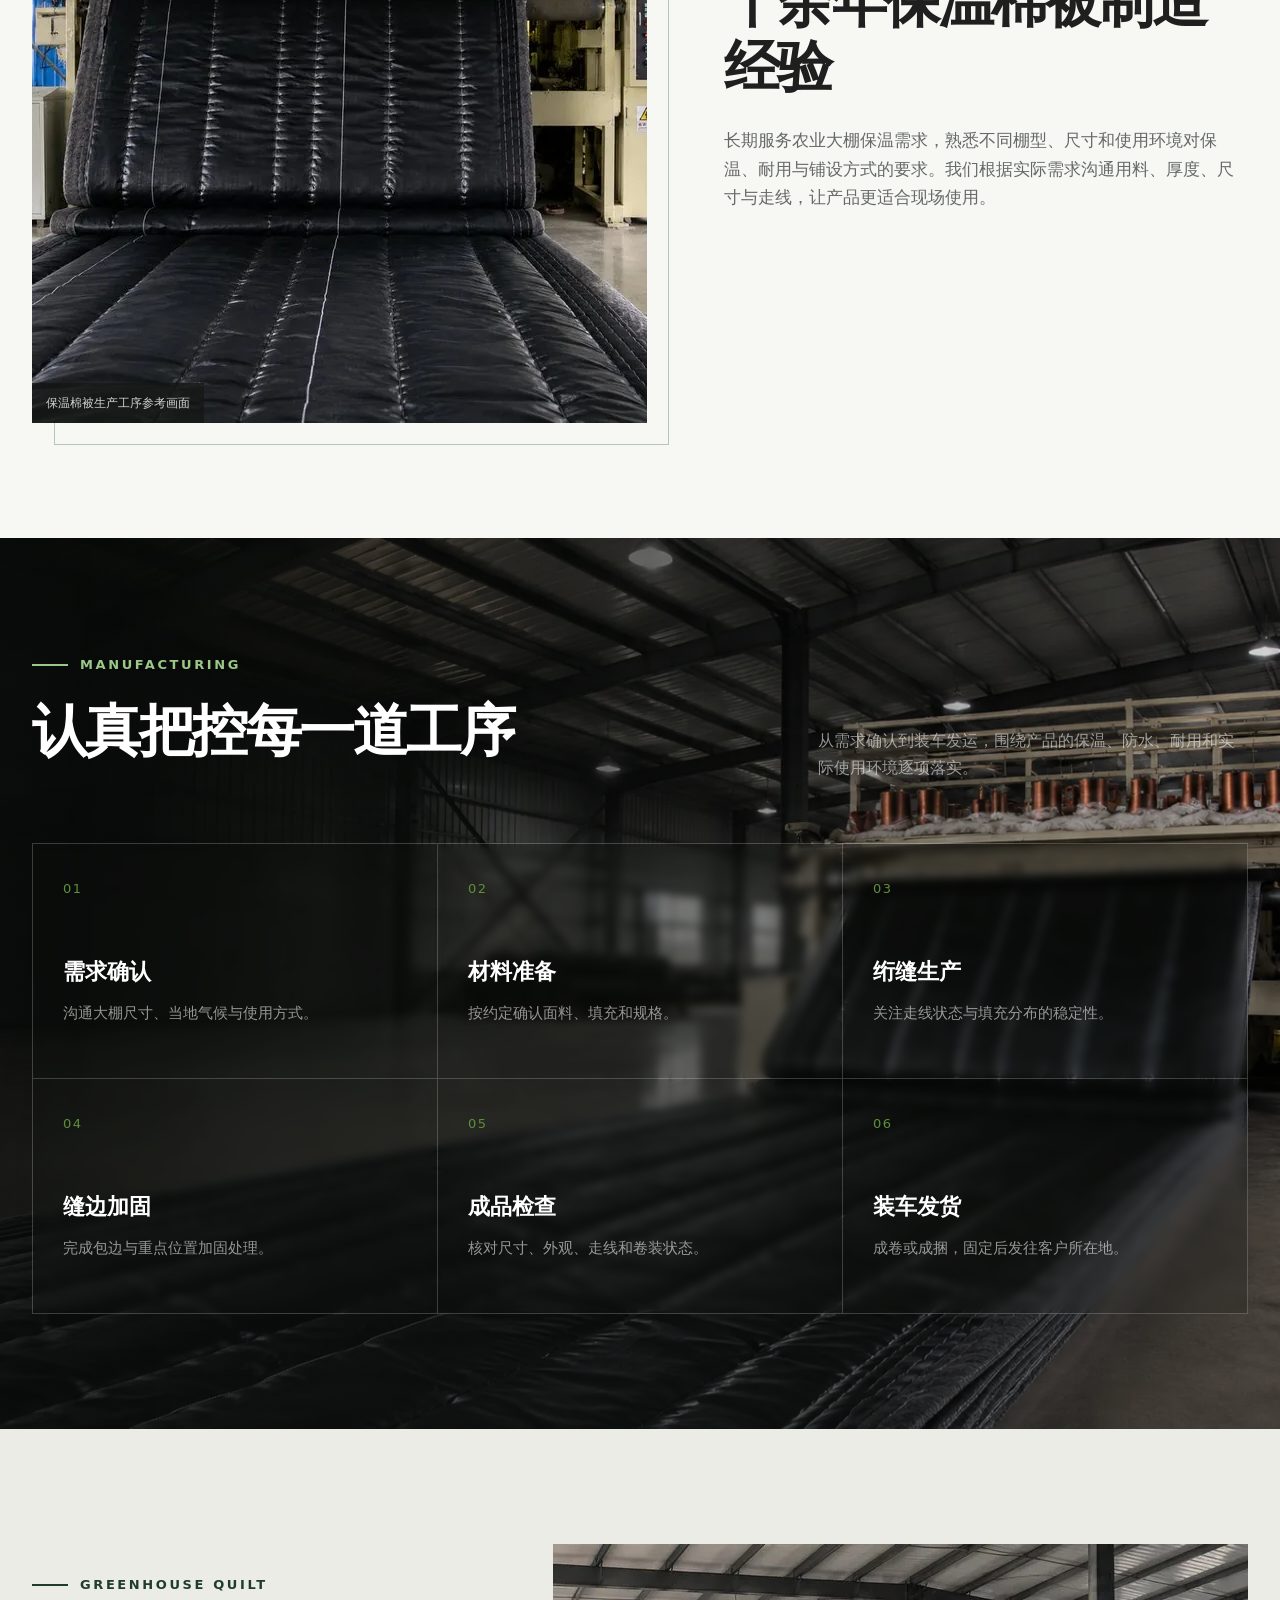
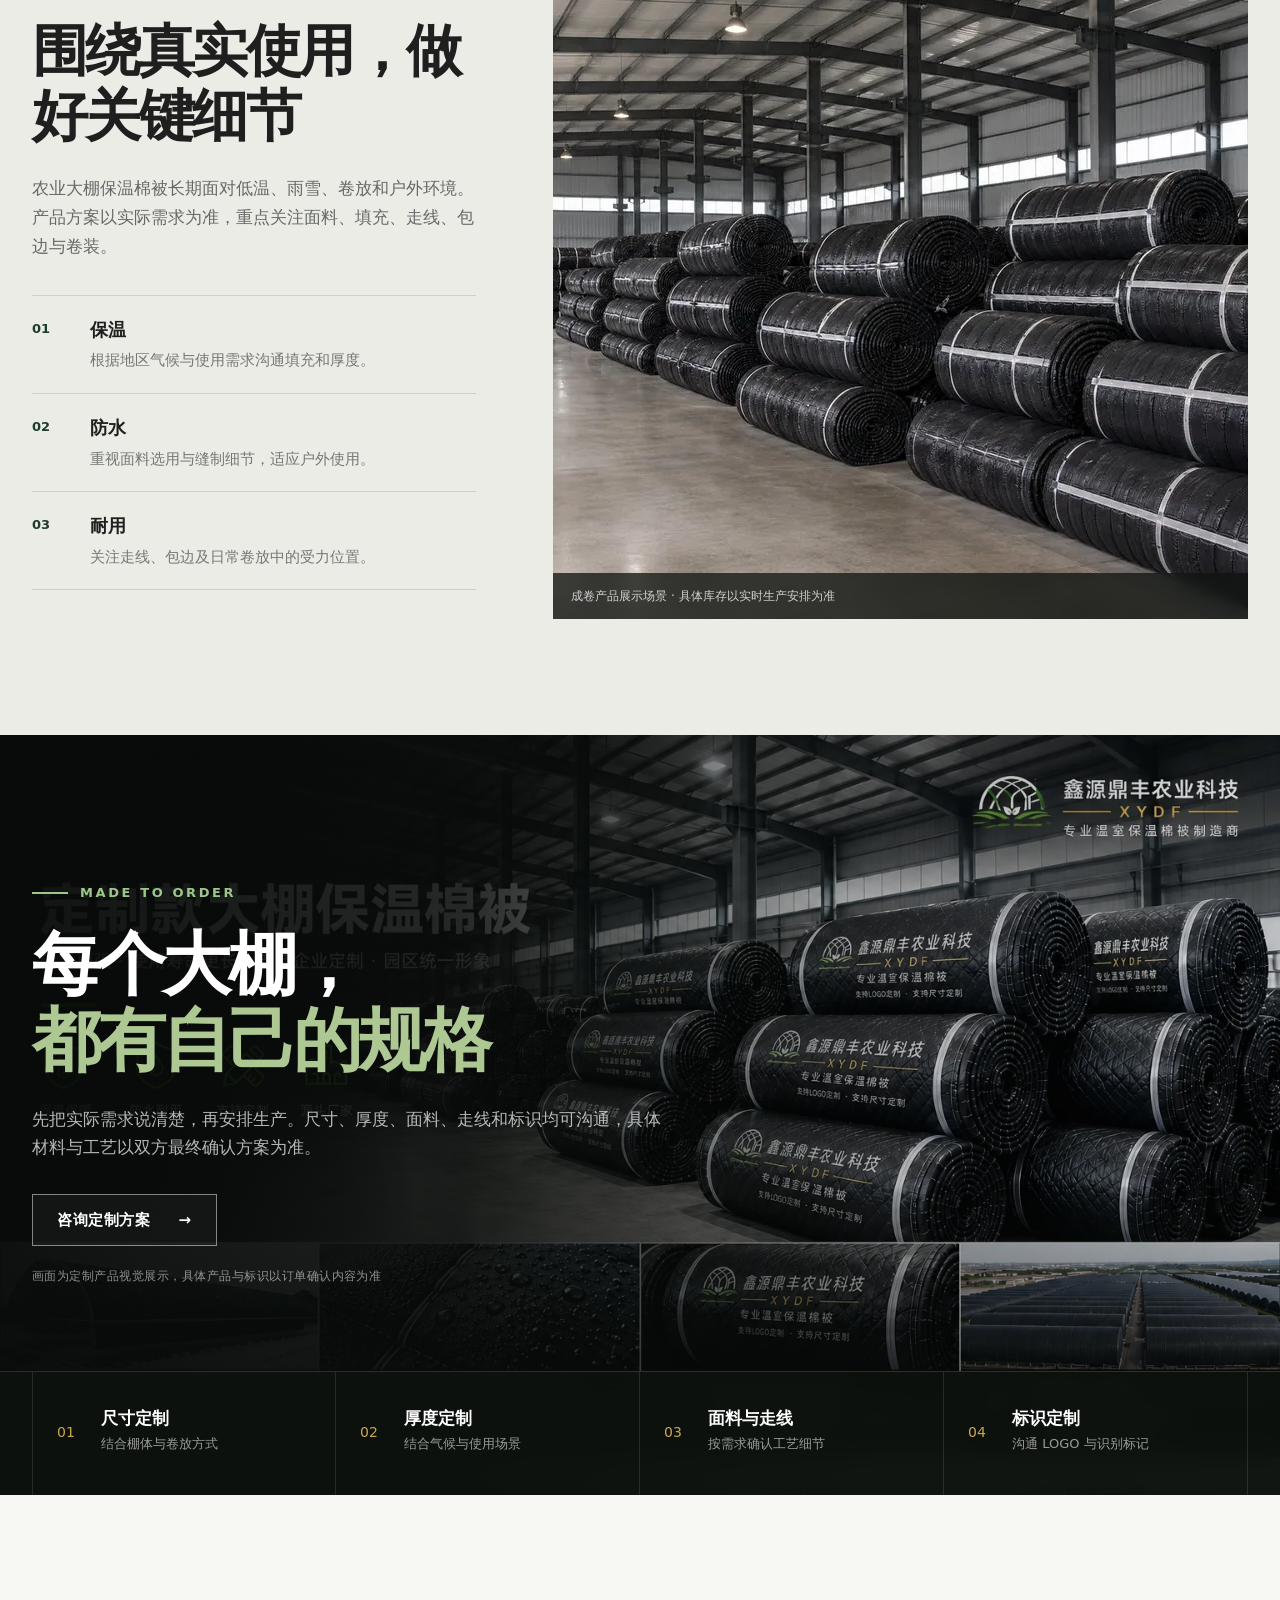
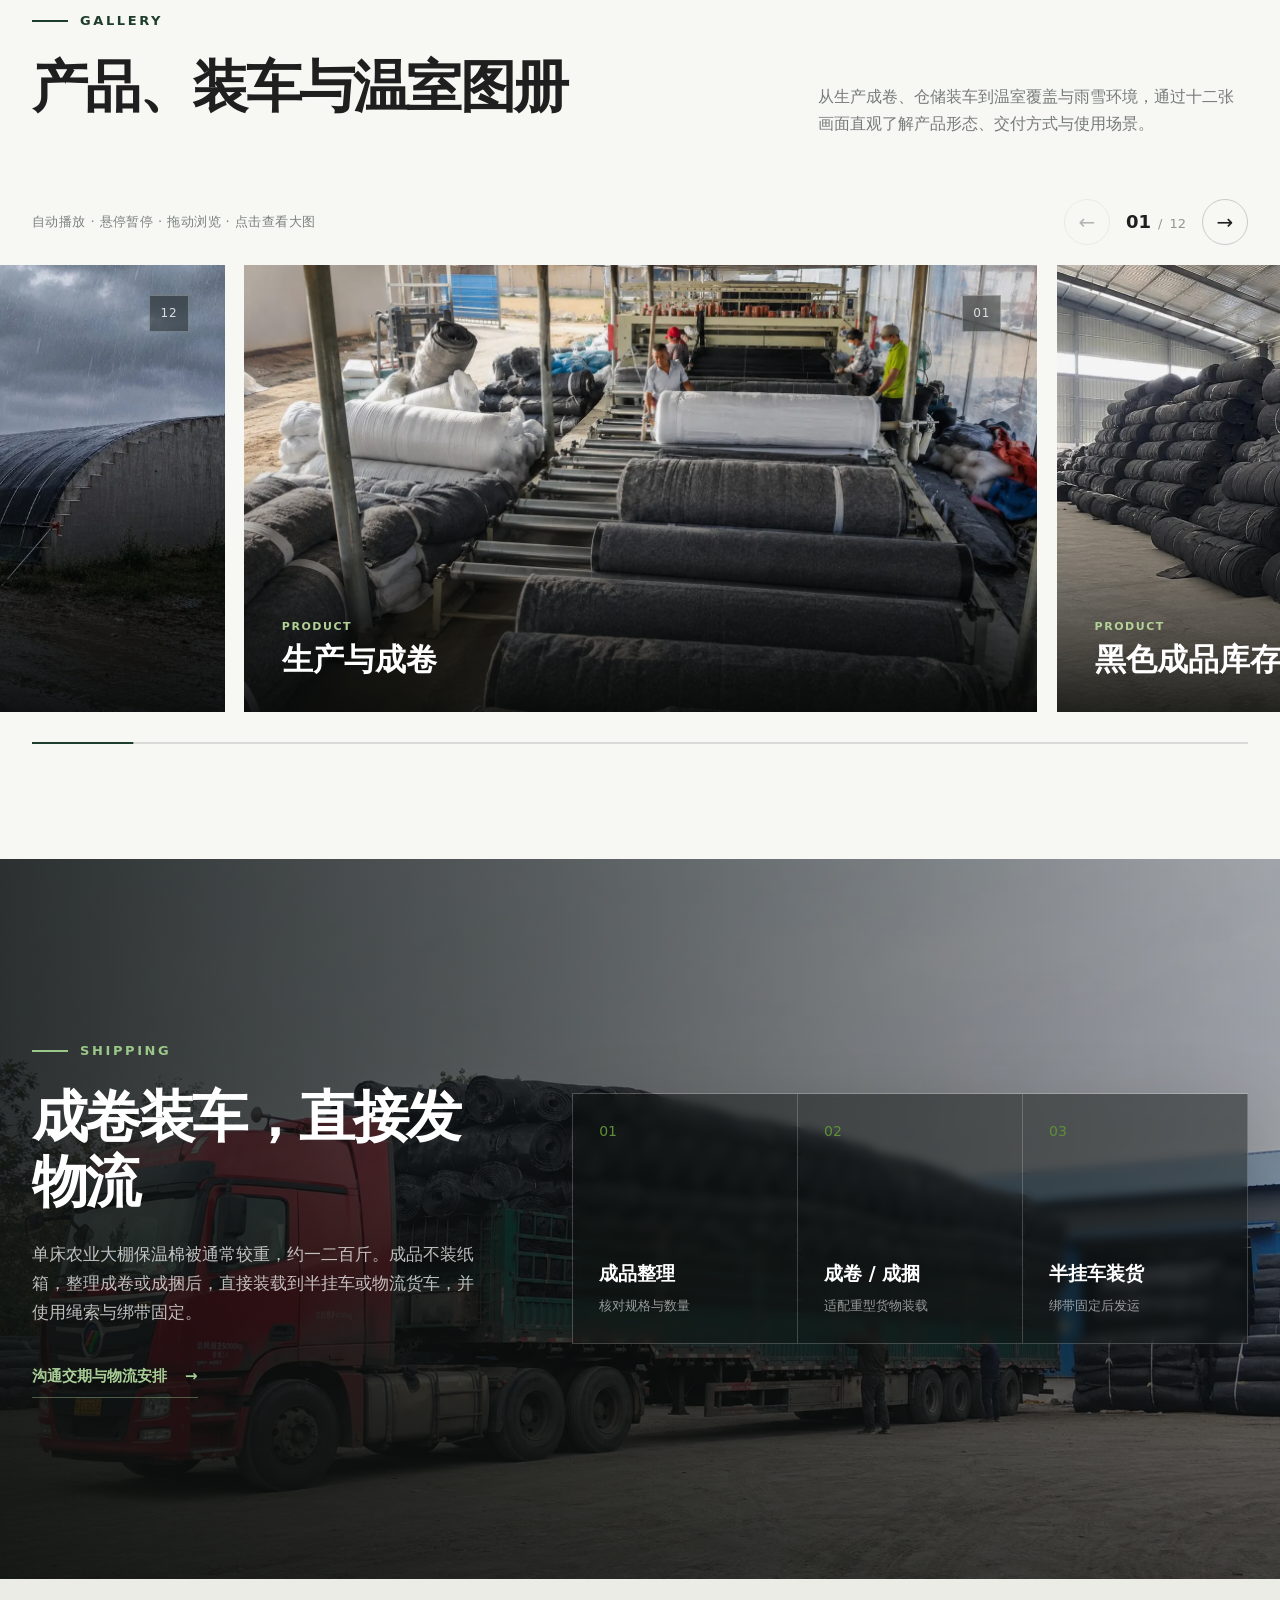
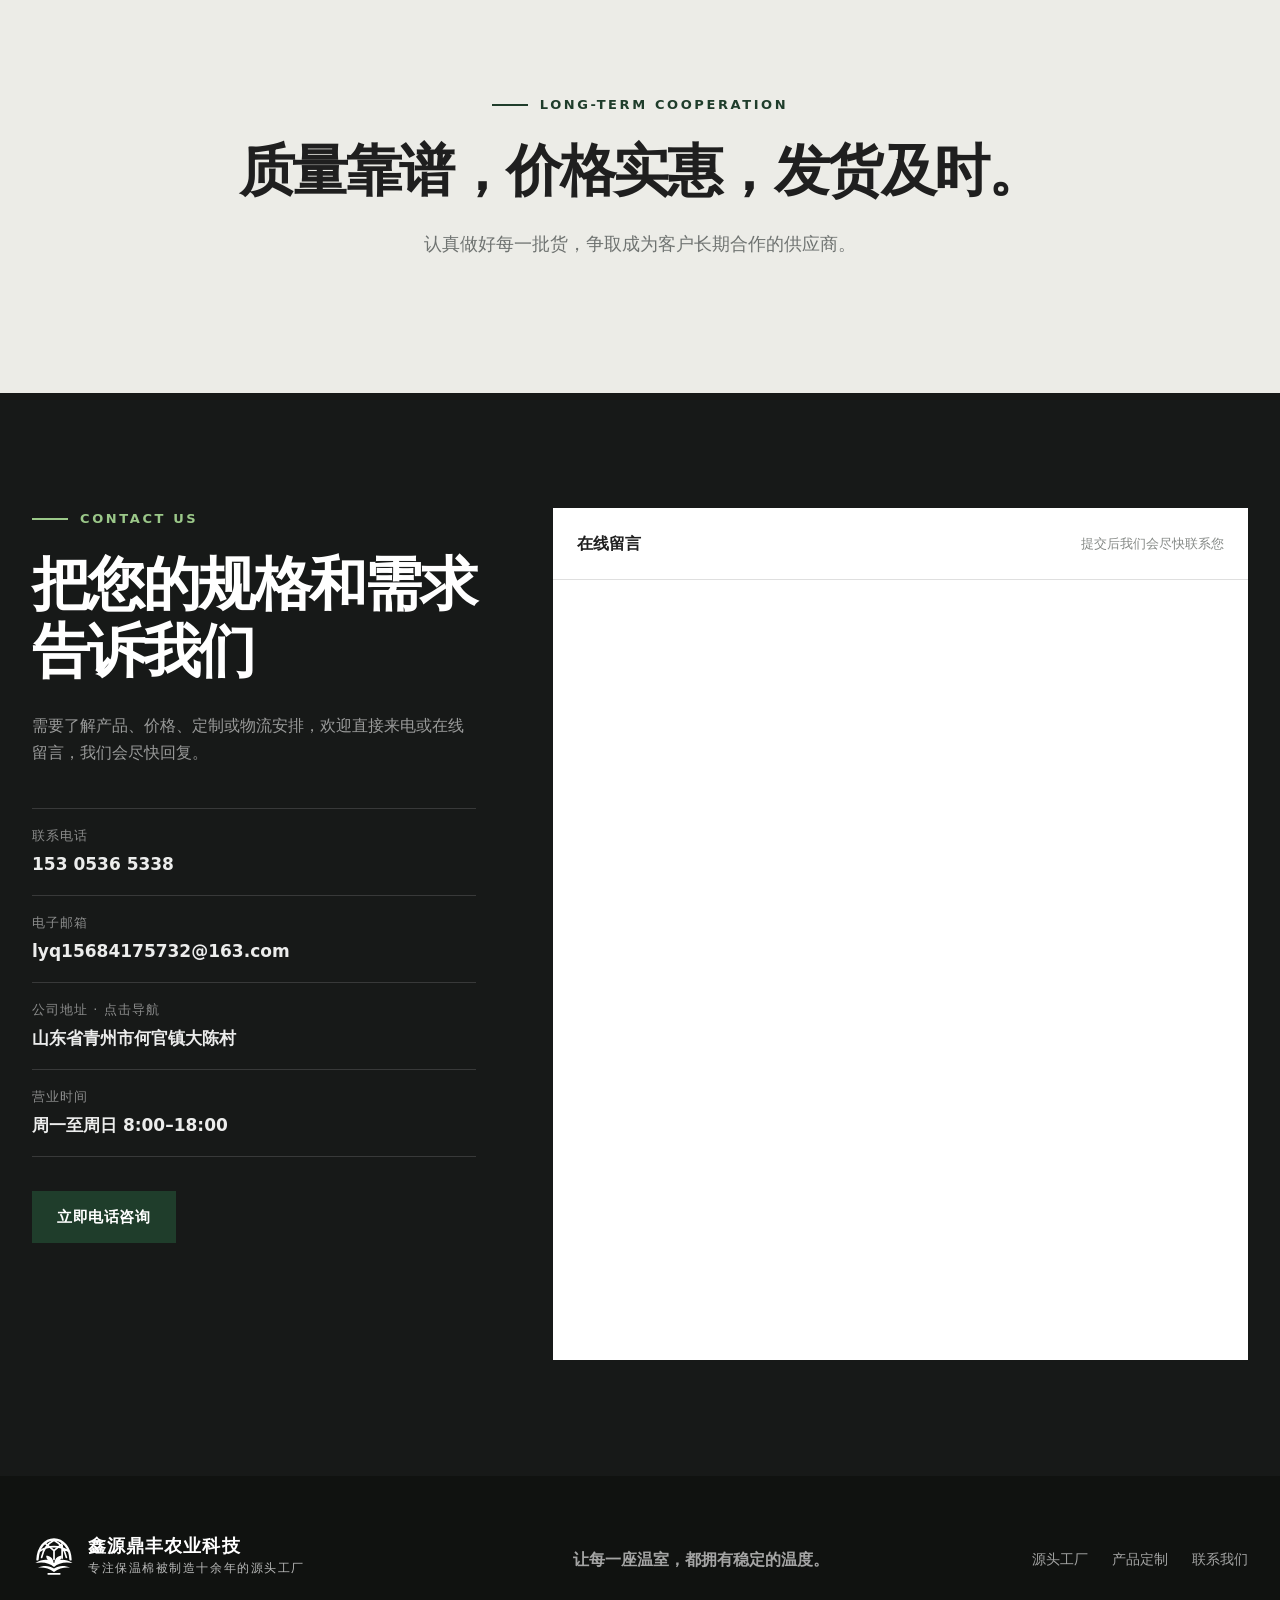
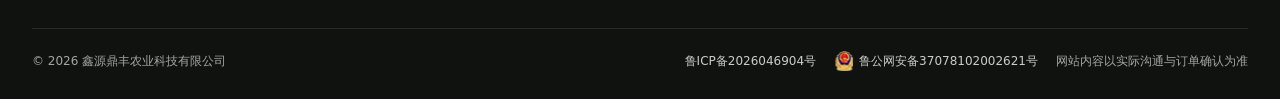
==== commit f817601c: "添加公安联网备案标识" ====
--- a/index.html
+++ b/index.html
@@ -15,7 +15,7 @@
   <link rel="alternate" hreflang="x-default" href="index.html">
   <link rel="icon" href="assets/img/logo.svg" type="image/svg+xml">
   <link rel="preload" href="assets/img/First_photo2_clean.webp" as="image" type="image/webp" fetchpriority="high">
-  <link rel="stylesheet" href="assets/css/style.css">
+  <link rel="stylesheet" href="assets/css/style.css?v=20260820-touch2">
   <script>document.documentElement.classList.add('js');</script>
 </head>
 <body>
@@ -334,6 +334,10 @@
       <span>© <span data-year></span> 鑫源鼎丰农业科技有限公司</span>
       <span class="footer__legal">
         <a href="https://beian.miit.gov.cn/" target="_blank" rel="noopener">鲁ICP备2026046904号</a>
+        <a class="beian-link" href="https://beian.mps.gov.cn/#/query/webSearch?code=37078102002621" target="_blank" rel="noopener noreferrer">
+          <img src="assets/img/beian-police.png" alt="" width="20" height="20">
+          <span>鲁公网安备37078102002621号</span>
+        </a>
         <span>网站内容以实际沟通与订单确认为准</span>
       </span>
     </div>
@@ -343,6 +347,6 @@
     <span aria-hidden="true">☎</span><strong>电话咨询</strong>
   </a>
 
-  <script src="assets/js/main.js" defer></script>
+  <script src="assets/js/main.js?v=20260820-touch2" defer></script>
 </body>
 </html>
--- a/assets/css/style.css
+++ b/assets/css/style.css
@@ -254,7 +254,8 @@
 .gallery__viewport {
   width: 100%; padding: 0 max(16px, calc((100vw - var(--shell)) / 2)) 28px;
   overflow-x: auto; overflow-y: hidden; overscroll-behavior-x: contain; scroll-snap-type: x mandatory; scroll-padding-inline: max(16px, calc((100vw - var(--shell)) / 2));
-  scrollbar-width: none; cursor: grab; touch-action: pan-y; -webkit-overflow-scrolling: touch;
+  scrollbar-width: none; cursor: grab; touch-action: pan-y; touch-action: pan-y pinch-zoom; -webkit-overflow-scrolling: touch;
+  -webkit-user-select: none; user-select: none;
 }
 .gallery__viewport::-webkit-scrollbar { display: none; }
 .gallery__viewport.is-dragging,
@@ -371,6 +372,8 @@
 .footer__legal { display: flex; flex-wrap: wrap; justify-content: flex-end; gap: 8px 18px; }
 .footer__legal a { color: rgba(255, 255, 255, .78); }
 .footer__legal a:hover { color: var(--white); }
+.footer__legal .beian-link { display: inline-flex; gap: 5px; align-items: center; }
+.beian-link img { width: 20px; height: 20px; flex: 0 0 20px; object-fit: contain; }
 .call-fab { display: none; }
 
 .js .reveal { opacity: 0; transform: translateY(28px); transition: opacity .7s var(--ease), transform .7s var(--ease); }
